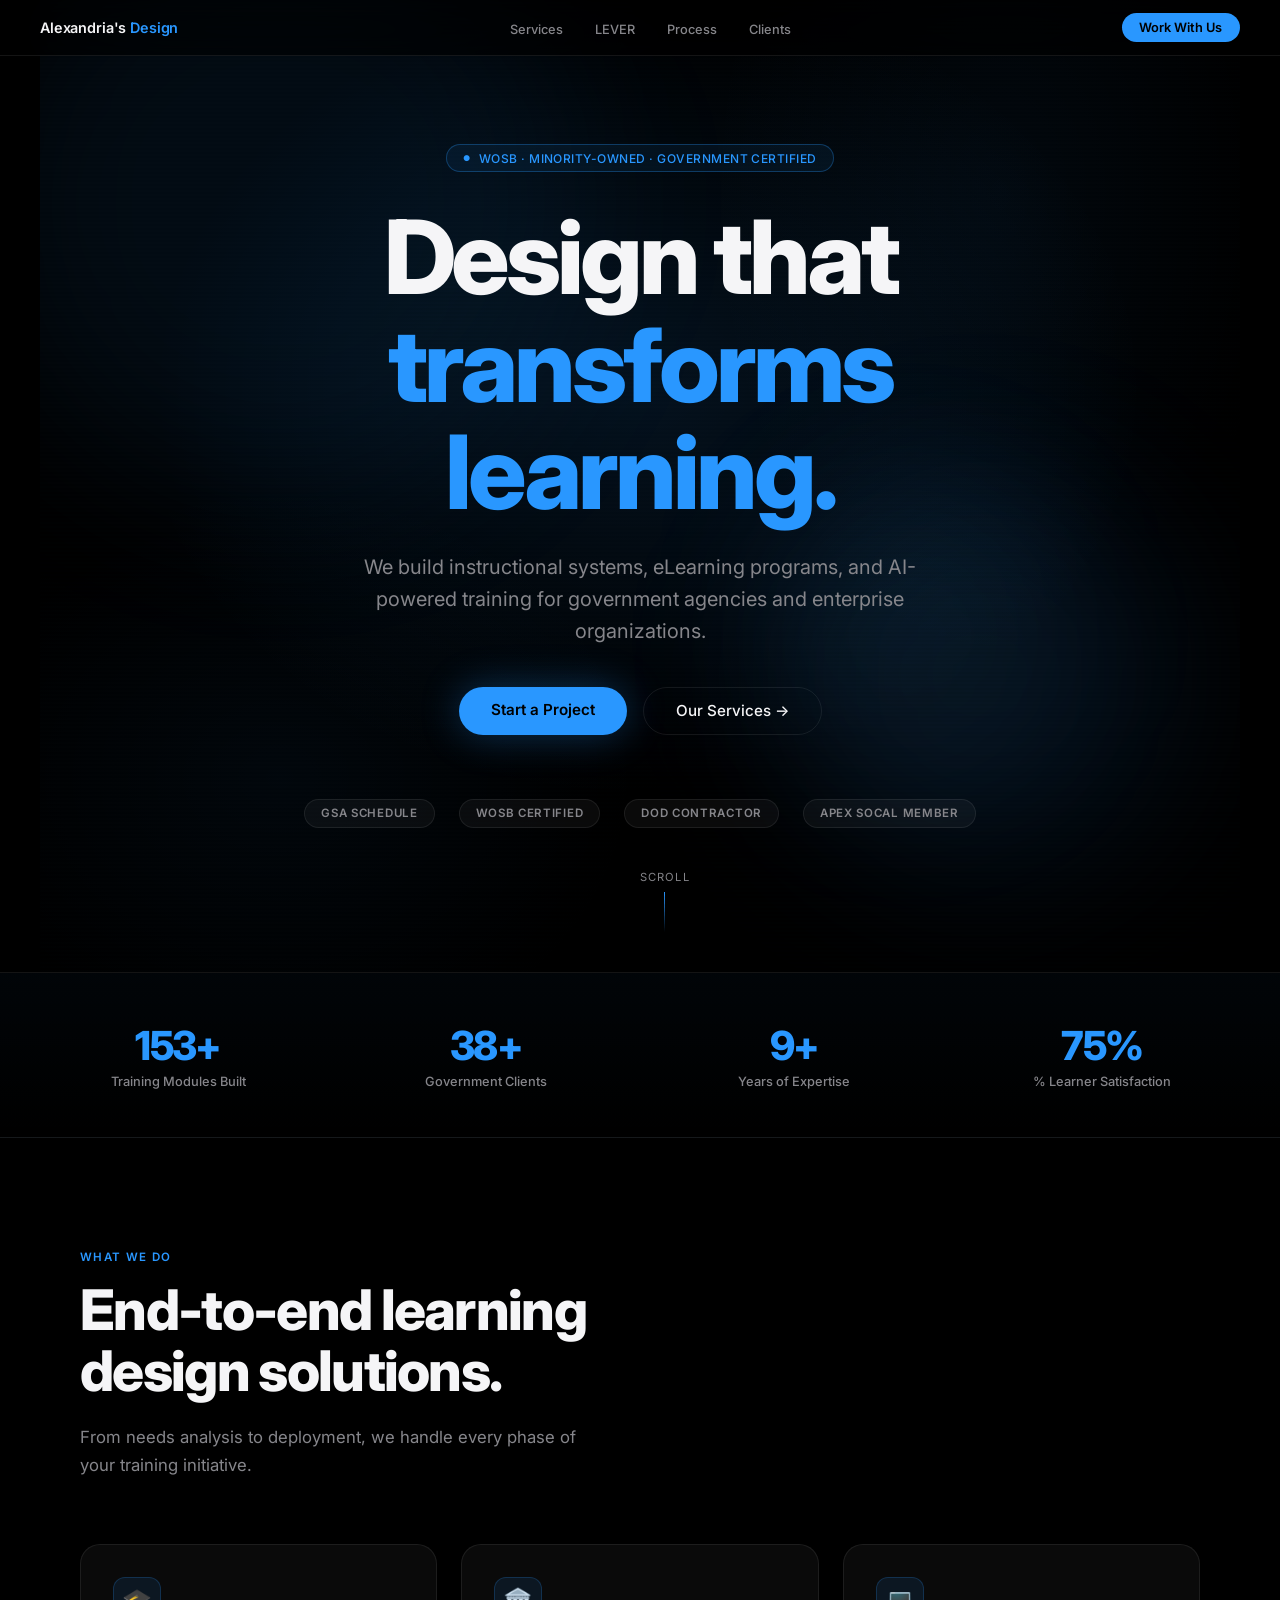
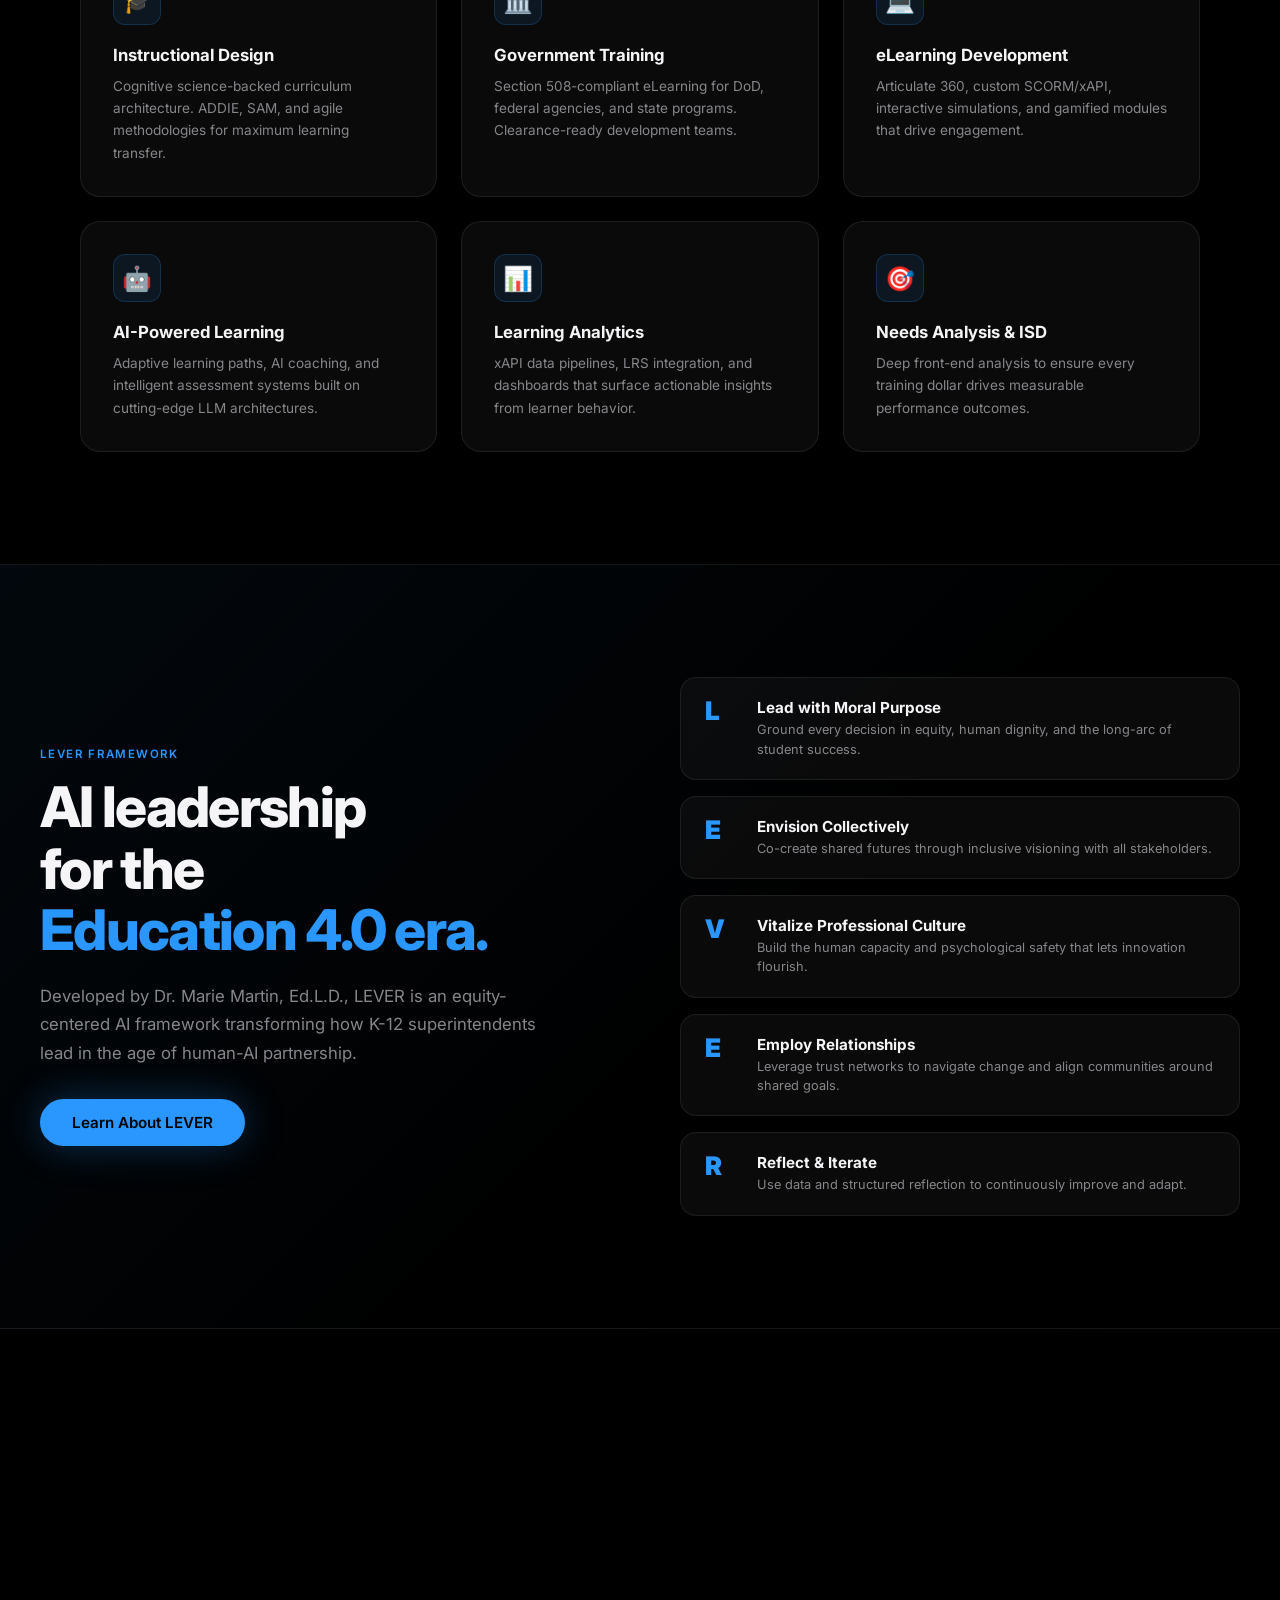
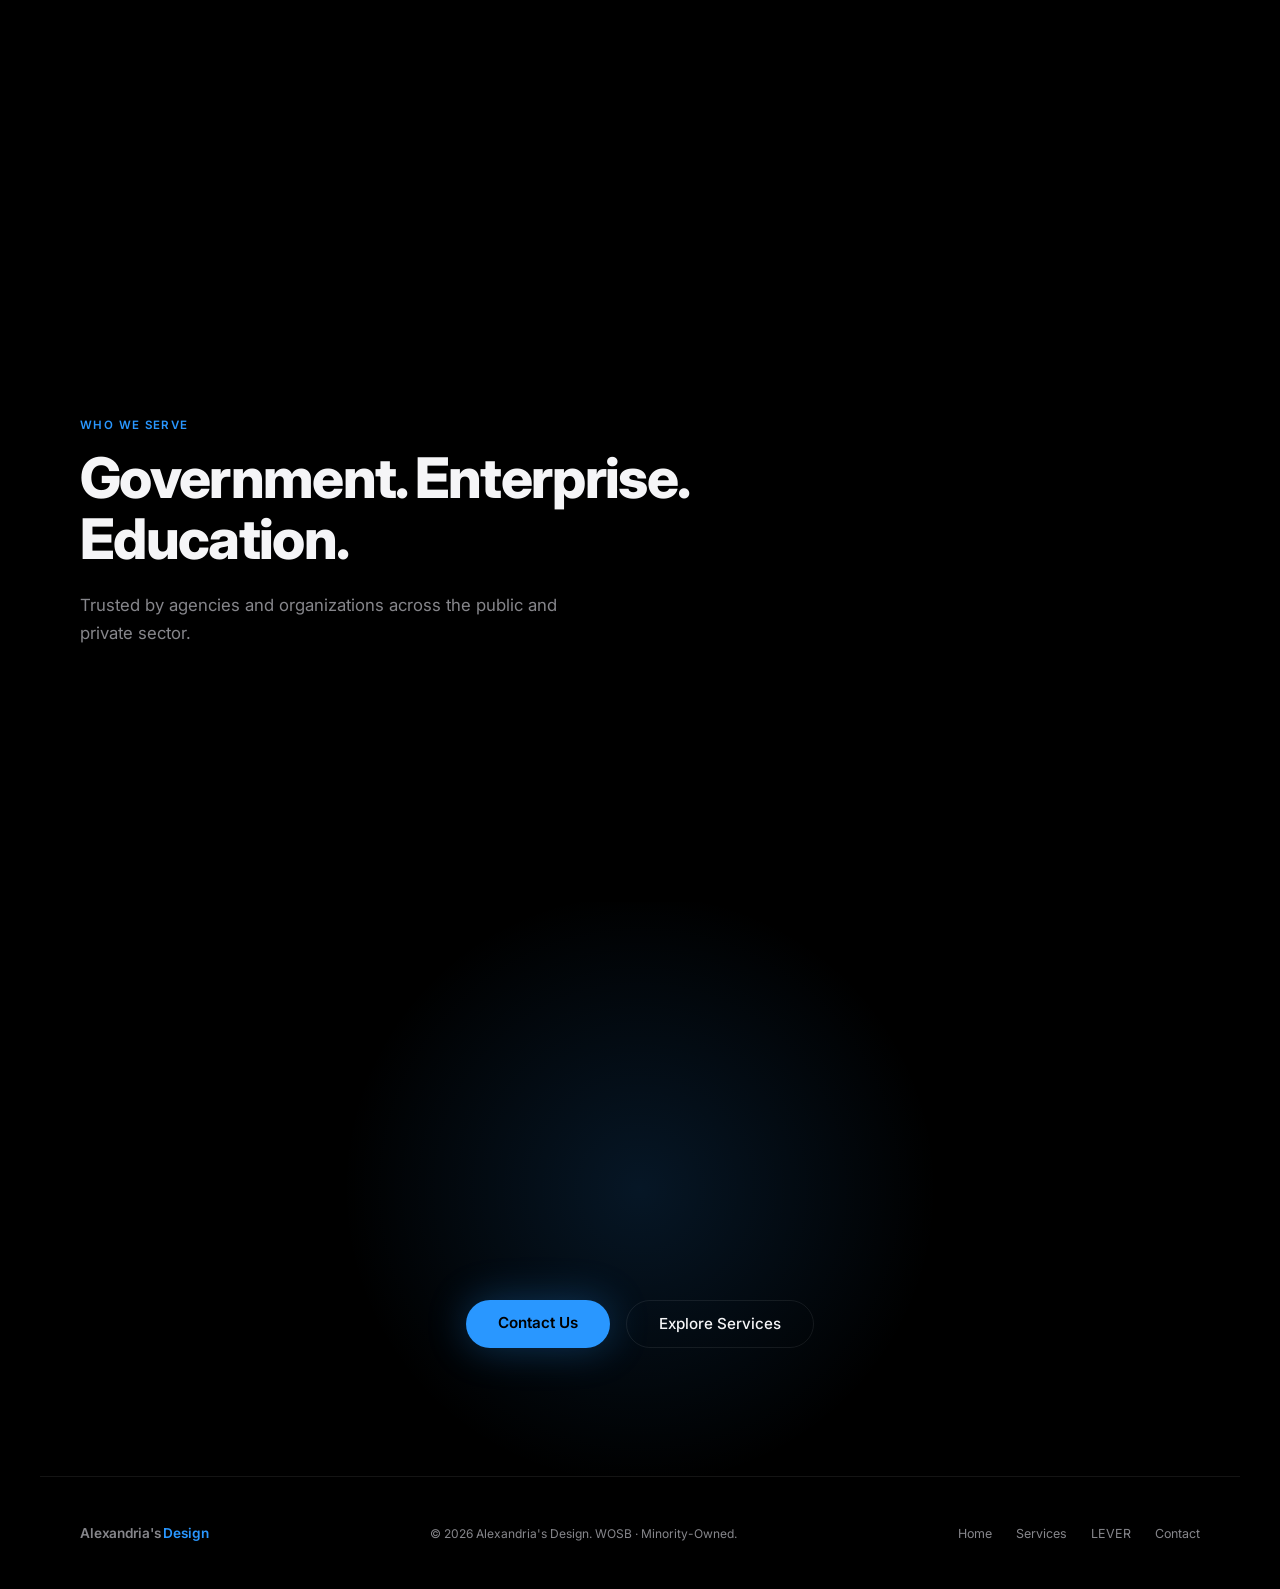
==== cinematic/index.html @ 9cf25477 "Add cinematic site demo — Alexandria's Design" ====
<!DOCTYPE html>
<html lang="en">
<head>
  <meta charset="UTF-8">
  <meta name="viewport" content="width=device-width, initial-scale=1.0">
  <title>Alexandria's Design — Instructional Design & Training Development</title>
  <meta name="description" content="Woman-owned instructional design & training development for government and enterprise. WOSB certified.">
  <link rel="preconnect" href="https://fonts.googleapis.com">
  <link rel="preconnect" href="https://fonts.gstatic.com" crossorigin>
  <link href="https://fonts.googleapis.com/css2?family=Inter:ital,opsz,wght@0,14..32,100..900;1,14..32,100..900&display=swap" rel="stylesheet">
  <style>
    *, *::before, *::after { margin: 0; padding: 0; box-sizing: border-box; }

    :root {
      --bg: #000000;
      --blue: #2997FF;
      --blue-dim: rgba(41, 151, 255, 0.15);
      --blue-glow: rgba(41, 151, 255, 0.4);
      --text: #F5F5F7;
      --muted: #86868B;
      --border: rgba(255,255,255,0.08);
      --card: rgba(255,255,255,0.04);
    }

    html { scroll-behavior: smooth; background: var(--bg); }

    body {
      font-family: 'Inter', -apple-system, sans-serif;
      background: var(--bg);
      color: var(--text);
      overflow-x: hidden;
      -webkit-font-smoothing: antialiased;
    }

    /* ── NAV ── */
    nav {
      position: fixed; top: 0; left: 0; right: 0; z-index: 1000;
      padding: 0 2.5rem; height: 3.5rem;
      display: flex; align-items: center; justify-content: space-between;
      background: rgba(0,0,0,0.6);
      backdrop-filter: blur(24px); -webkit-backdrop-filter: blur(24px);
      border-bottom: 1px solid var(--border);
    }
    .nav-logo { font-size: 0.9rem; font-weight: 600; letter-spacing: -0.01em; }
    .nav-logo span { color: var(--blue); }
    .nav-links { display: flex; gap: 2rem; list-style: none; }
    .nav-links a { color: var(--muted); text-decoration: none; font-size: 0.8rem; font-weight: 500; transition: color 0.3s; }
    .nav-links a:hover { color: var(--text); }
    .nav-cta {
      padding: 0.45rem 1.1rem; background: var(--blue); color: #000;
      border-radius: 2rem; font-size: 0.8rem; font-weight: 600;
      text-decoration: none; transition: opacity 0.2s, transform 0.2s;
    }
    .nav-cta:hover { opacity: 0.88; transform: translateY(-1px); }
    @media (max-width: 768px) { .nav-links { display: none; } }

    /* ── HERO ── */
    .hero {
      position: relative; min-height: 100vh;
      display: flex; align-items: center; justify-content: center;
      overflow: hidden;
    }

    #hero-canvas {
      position: absolute; inset: 0; width: 100%; height: 100%;
      pointer-events: none;
    }

    .hero-gradient {
      position: absolute; inset: 0;
      background:
        radial-gradient(ellipse 60% 60% at 50% 40%, rgba(41,151,255,0.12) 0%, transparent 70%),
        radial-gradient(ellipse 40% 80% at 80% 20%, rgba(41,151,255,0.06) 0%, transparent 60%),
        radial-gradient(ellipse 50% 50% at 20% 80%, rgba(41,151,255,0.05) 0%, transparent 60%),
        #000;
    }

    /* Animated blue orbs */
    .orb {
      position: absolute; border-radius: 50%;
      filter: blur(80px); pointer-events: none; animation: orb-drift 12s ease-in-out infinite;
    }
    .orb-1 { width: 600px; height: 600px; background: rgba(41,151,255,0.08); top: -10%; left: -5%; animation-delay: 0s; }
    .orb-2 { width: 400px; height: 400px; background: rgba(41,151,255,0.1); bottom: 10%; right: 5%; animation-delay: -4s; }
    .orb-3 { width: 300px; height: 300px; background: rgba(100,180,255,0.06); top: 50%; left: 60%; animation-delay: -8s; }

    @keyframes orb-drift {
      0%, 100% { transform: translate(0, 0) scale(1); }
      33% { transform: translate(30px, -20px) scale(1.05); }
      66% { transform: translate(-20px, 15px) scale(0.97); }
    }

    /* Scanlines overlay */
    .scanlines {
      position: absolute; inset: 0; pointer-events: none; z-index: 2;
      background: repeating-linear-gradient(0deg, transparent, transparent 2px, rgba(0,0,0,0.03) 2px, rgba(0,0,0,0.03) 4px);
    }

    .hero-content {
      position: relative; z-index: 10; text-align: center;
      max-width: 900px; padding: 2rem;
    }

    .hero-badge {
      display: inline-flex; align-items: center; gap: 0.5rem;
      padding: 0.35rem 1rem; border-radius: 2rem;
      border: 1px solid rgba(41,151,255,0.3);
      background: rgba(41,151,255,0.07);
      font-size: 0.75rem; font-weight: 500; color: var(--blue);
      letter-spacing: 0.04em; text-transform: uppercase;
      margin-bottom: 2rem; animation: fade-up 1s ease both;
    }
    .hero-badge::before { content: '●'; font-size: 0.5rem; animation: pulse-dot 2s infinite; }
    @keyframes pulse-dot { 0%,100% { opacity: 1; } 50% { opacity: 0.3; } }

    .hero-title {
      font-size: clamp(3rem, 8vw, 6.5rem);
      font-weight: 800; line-height: 1.05; letter-spacing: -0.04em;
      margin-bottom: 1.5rem;
      animation: fade-up 1s 0.15s ease both;
    }
    .hero-title .line2 { color: var(--blue); display: block; }

    .hero-sub {
      font-size: clamp(1rem, 2vw, 1.25rem); color: var(--muted);
      line-height: 1.6; max-width: 600px; margin: 0 auto 2.5rem;
      animation: fade-up 1s 0.3s ease both;
    }

    .hero-actions {
      display: flex; gap: 1rem; justify-content: center; flex-wrap: wrap;
      animation: fade-up 1s 0.45s ease both;
    }
    .btn-primary {
      padding: 0.85rem 2rem; background: var(--blue); color: #000;
      border-radius: 2rem; font-size: 0.95rem; font-weight: 600;
      text-decoration: none; transition: all 0.25s;
      box-shadow: 0 0 40px rgba(41,151,255,0.3);
    }
    .btn-primary:hover { transform: translateY(-2px); box-shadow: 0 0 60px rgba(41,151,255,0.5); }
    .btn-secondary {
      padding: 0.85rem 2rem; background: transparent; color: var(--text);
      border: 1px solid var(--border); border-radius: 2rem;
      font-size: 0.95rem; font-weight: 500; text-decoration: none; transition: all 0.25s;
    }
    .btn-secondary:hover { border-color: rgba(255,255,255,0.3); background: var(--card); }

    .hero-certs {
      margin-top: 4rem; display: flex; gap: 1.5rem; justify-content: center; flex-wrap: wrap;
      animation: fade-up 1s 0.6s ease both;
    }
    .cert-pill {
      padding: 0.4rem 1rem; border-radius: 2rem;
      border: 1px solid var(--border); background: var(--card);
      font-size: 0.72rem; font-weight: 600; color: var(--muted);
      letter-spacing: 0.06em; text-transform: uppercase;
    }

    .scroll-indicator {
      position: absolute; bottom: 2.5rem; left: 50%; transform: translateX(-50%);
      display: flex; flex-direction: column; align-items: center; gap: 0.5rem;
      color: var(--muted); font-size: 0.7rem; letter-spacing: 0.1em; text-transform: uppercase;
      animation: fade-up 1s 0.9s ease both;
    }
    .scroll-line {
      width: 1px; height: 40px; background: linear-gradient(to bottom, var(--blue), transparent);
      animation: scroll-drop 1.5s ease-in-out infinite;
    }
    @keyframes scroll-drop { 0% { transform: scaleY(0); transform-origin: top; } 50% { transform: scaleY(1); transform-origin: top; } 51% { transform: scaleY(1); transform-origin: bottom; } 100% { transform: scaleY(0); transform-origin: bottom; } }

    @keyframes fade-up { from { opacity: 0; transform: translateY(24px); } to { opacity: 1; transform: translateY(0); } }

    /* ── STATS BAR ── */
    .stats-bar {
      border-top: 1px solid var(--border); border-bottom: 1px solid var(--border);
      padding: 3rem 2.5rem;
      display: grid; grid-template-columns: repeat(auto-fit, minmax(160px, 1fr));
      gap: 2rem; text-align: center;
      background: linear-gradient(180deg, rgba(41,151,255,0.03) 0%, transparent 100%);
    }
    .stat-val { font-size: 2.5rem; font-weight: 800; color: var(--blue); letter-spacing: -0.04em; }
    .stat-label { font-size: 0.8rem; color: var(--muted); font-weight: 500; margin-top: 0.25rem; }

    /* ── SECTION WRAPPER ── */
    section { padding: 7rem 2.5rem; max-width: 1200px; margin: 0 auto; }

    .section-eyebrow {
      font-size: 0.72rem; font-weight: 600; letter-spacing: 0.12em;
      text-transform: uppercase; color: var(--blue); margin-bottom: 1rem;
    }
    .section-title {
      font-size: clamp(2rem, 5vw, 3.5rem); font-weight: 800;
      letter-spacing: -0.03em; line-height: 1.1; margin-bottom: 1.25rem;
    }
    .section-sub { font-size: 1.05rem; color: var(--muted); max-width: 520px; line-height: 1.7; }

    /* ── SERVICES ── */
    .services-grid {
      display: grid; grid-template-columns: repeat(auto-fit, minmax(280px, 1fr));
      gap: 1.5rem; margin-top: 4rem;
    }
    .service-card {
      padding: 2rem; border-radius: 1.25rem;
      border: 1px solid var(--border); background: var(--card);
      transition: all 0.35s; cursor: default;
      position: relative; overflow: hidden;
    }
    .service-card::before {
      content: ''; position: absolute; inset: 0;
      background: radial-gradient(ellipse 80% 80% at 0% 0%, rgba(41,151,255,0.08), transparent);
      opacity: 0; transition: opacity 0.35s;
    }
    .service-card:hover { border-color: rgba(41,151,255,0.35); transform: translateY(-4px); }
    .service-card:hover::before { opacity: 1; }
    .service-icon {
      width: 48px; height: 48px; border-radius: 12px;
      background: rgba(41,151,255,0.1); border: 1px solid rgba(41,151,255,0.2);
      display: flex; align-items: center; justify-content: center;
      font-size: 1.5rem; margin-bottom: 1.25rem;
    }
    .service-name { font-size: 1.05rem; font-weight: 700; margin-bottom: 0.6rem; }
    .service-desc { font-size: 0.85rem; color: var(--muted); line-height: 1.65; }

    /* ── LEVER FEATURE ── */
    .lever-section {
      padding: 7rem 2.5rem;
      background: linear-gradient(135deg, rgba(41,151,255,0.05) 0%, transparent 60%);
      border-top: 1px solid var(--border); border-bottom: 1px solid var(--border);
    }
    .lever-inner { max-width: 1200px; margin: 0 auto; display: grid; grid-template-columns: 1fr 1fr; gap: 5rem; align-items: center; }
    @media (max-width: 768px) { .lever-inner { grid-template-columns: 1fr; gap: 3rem; } }

    .lever-acronym { display: flex; flex-direction: column; gap: 1rem; }
    .lever-letter {
      display: flex; align-items: flex-start; gap: 1.25rem;
      padding: 1.25rem 1.5rem; border-radius: 1rem;
      border: 1px solid var(--border); background: var(--card);
      transition: all 0.3s;
    }
    .lever-letter:hover { border-color: rgba(41,151,255,0.35); }
    .ltr { font-size: 1.6rem; font-weight: 900; color: var(--blue); width: 2rem; flex-shrink: 0; line-height: 1; }
    .ltr-word { font-size: 0.95rem; font-weight: 700; }
    .ltr-desc { font-size: 0.8rem; color: var(--muted); line-height: 1.5; margin-top: 0.2rem; }

    /* ── CLIENTS ── */
    .clients-grid {
      display: flex; flex-wrap: wrap; gap: 1rem; margin-top: 3rem;
    }
    .client-chip {
      padding: 0.65rem 1.25rem; border-radius: 2rem;
      border: 1px solid var(--border); background: var(--card);
      font-size: 0.82rem; font-weight: 500; color: var(--muted);
      transition: all 0.2s;
    }
    .client-chip:hover { border-color: rgba(41,151,255,0.3); color: var(--text); }

    /* ── PROCESS ── */
    .process-steps {
      display: grid; grid-template-columns: repeat(auto-fit, minmax(200px, 1fr));
      gap: 0; margin-top: 4rem; position: relative;
    }
    .process-step {
      padding: 2rem 1.5rem; border-top: 1px solid var(--border);
      position: relative;
    }
    .step-num {
      font-size: 3rem; font-weight: 900; color: rgba(41,151,255,0.15);
      letter-spacing: -0.04em; margin-bottom: 0.75rem;
    }
    .step-name { font-size: 1rem; font-weight: 700; margin-bottom: 0.5rem; }
    .step-desc { font-size: 0.82rem; color: var(--muted); line-height: 1.6; }

    /* ── CTA ── */
    .cta-section {
      padding: 8rem 2.5rem; text-align: center;
      position: relative; overflow: hidden;
    }
    .cta-glow {
      position: absolute; width: 600px; height: 600px;
      background: radial-gradient(circle, rgba(41,151,255,0.15), transparent 70%);
      top: 50%; left: 50%; transform: translate(-50%, -50%);
      pointer-events: none;
    }
    .cta-section .section-title { position: relative; z-index: 1; }
    .cta-section .section-sub { position: relative; z-index: 1; margin: 0 auto 2.5rem; }
    .cta-section .hero-actions { position: relative; z-index: 1; }

    /* ── FOOTER ── */
    footer {
      border-top: 1px solid var(--border);
      padding: 3rem 2.5rem; display: flex;
      justify-content: space-between; align-items: center; flex-wrap: gap;
      color: var(--muted); font-size: 0.78rem;
      max-width: 1200px; margin: 0 auto;
    }
    footer .nav-logo { font-size: 0.85rem; }
    .footer-links { display: flex; gap: 1.5rem; }
    .footer-links a { color: var(--muted); text-decoration: none; transition: color 0.2s; }
    .footer-links a:hover { color: var(--text); }

    /* ── SCROLL REVEAL ── */
    .reveal { opacity: 0; transform: translateY(32px); transition: all 0.7s cubic-bezier(0.16, 1, 0.3, 1); }
    .reveal.visible { opacity: 1; transform: none; }

    /* ── HORIZONTAL SCROLL LINE ── */
    .progress-bar {
      position: fixed; top: 3.5rem; left: 0; height: 2px;
      background: var(--blue); z-index: 999; transition: width 0.1s linear;
      box-shadow: 0 0 12px var(--blue);
    }
  </style>
</head>
<body>

<!-- Progress bar -->
<div class="progress-bar" id="progress"></div>

<!-- Nav -->
<nav>
  <div class="nav-logo">Alexandria's <span>Design</span></div>
  <ul class="nav-links">
    <li><a href="#services">Services</a></li>
    <li><a href="#lever">LEVER</a></li>
    <li><a href="#process">Process</a></li>
    <li><a href="#clients">Clients</a></li>
  </ul>
  <a href="#contact" class="nav-cta">Work With Us</a>
</nav>

<!-- Hero -->
<section class="hero" id="home">
  <canvas id="hero-canvas"></canvas>
  <div class="hero-gradient"></div>
  <div class="orb orb-1"></div>
  <div class="orb orb-2"></div>
  <div class="orb orb-3"></div>
  <div class="scanlines"></div>

  <div class="hero-content">
    <div class="hero-badge">WOSB · Minority-Owned · Government Certified</div>
    <h1 class="hero-title">
      Design that<br>
      <span class="line2">transforms learning.</span>
    </h1>
    <p class="hero-sub">
      We build instructional systems, eLearning programs, and AI-powered training for government agencies and enterprise organizations.
    </p>
    <div class="hero-actions">
      <a href="#contact" class="btn-primary">Start a Project</a>
      <a href="#services" class="btn-secondary">Our Services →</a>
    </div>
    <div class="hero-certs">
      <span class="cert-pill">GSA Schedule</span>
      <span class="cert-pill">WOSB Certified</span>
      <span class="cert-pill">DoD Contractor</span>
      <span class="cert-pill">APEX SoCal Member</span>
    </div>
  </div>

  <div class="scroll-indicator">
    <span>Scroll</span>
    <div class="scroll-line"></div>
  </div>
</section>

<!-- Stats -->
<div class="stats-bar reveal">
  <div>
    <div class="stat-val" data-count="200">0</div>
    <div class="stat-label">Training Modules Built</div>
  </div>
  <div>
    <div class="stat-val" data-count="50">0</div>
    <div class="stat-label">Government Clients</div>
  </div>
  <div>
    <div class="stat-val" data-count="12">0</div>
    <div class="stat-label">Years of Expertise</div>
  </div>
  <div>
    <div class="stat-val" data-count="98">0</div>
    <div class="stat-label">% Learner Satisfaction</div>
  </div>
</div>

<!-- Services -->
<section id="services">
  <div class="reveal">
    <div class="section-eyebrow">What We Do</div>
    <h2 class="section-title">End-to-end learning<br>design solutions.</h2>
    <p class="section-sub">From needs analysis to deployment, we handle every phase of your training initiative.</p>
  </div>
  <div class="services-grid">
    <div class="service-card reveal">
      <div class="service-icon">🎓</div>
      <div class="service-name">Instructional Design</div>
      <div class="service-desc">Cognitive science-backed curriculum architecture. ADDIE, SAM, and agile methodologies for maximum learning transfer.</div>
    </div>
    <div class="service-card reveal">
      <div class="service-icon">🏛️</div>
      <div class="service-name">Government Training</div>
      <div class="service-desc">Section 508-compliant eLearning for DoD, federal agencies, and state programs. Clearance-ready development teams.</div>
    </div>
    <div class="service-card reveal">
      <div class="service-icon">💻</div>
      <div class="service-name">eLearning Development</div>
      <div class="service-desc">Articulate 360, custom SCORM/xAPI, interactive simulations, and gamified modules that drive engagement.</div>
    </div>
    <div class="service-card reveal">
      <div class="service-icon">🤖</div>
      <div class="service-name">AI-Powered Learning</div>
      <div class="service-desc">Adaptive learning paths, AI coaching, and intelligent assessment systems built on cutting-edge LLM architectures.</div>
    </div>
    <div class="service-card reveal">
      <div class="service-icon">📊</div>
      <div class="service-name">Learning Analytics</div>
      <div class="service-desc">xAPI data pipelines, LRS integration, and dashboards that surface actionable insights from learner behavior.</div>
    </div>
    <div class="service-card reveal">
      <div class="service-icon">🎯</div>
      <div class="service-name">Needs Analysis & ISD</div>
      <div class="service-desc">Deep front-end analysis to ensure every training dollar drives measurable performance outcomes.</div>
    </div>
  </div>
</section>

<!-- LEVER -->
<div class="lever-section" id="lever">
  <div class="lever-inner">
    <div>
      <div class="section-eyebrow reveal">LEVER Framework</div>
      <h2 class="section-title reveal">AI leadership<br>for the<br><span style="color:var(--blue)">Education 4.0 era.</span></h2>
      <p class="section-sub reveal" style="margin-top:1rem">
        Developed by Dr. Marie Martin, Ed.L.D., LEVER is an equity-centered AI framework transforming how K-12 superintendents lead in the age of human-AI partnership.
      </p>
      <a href="#contact" class="btn-primary reveal" style="display:inline-flex;margin-top:2rem">Learn About LEVER</a>
    </div>
    <div class="lever-acronym">
      <div class="lever-letter reveal">
        <div class="ltr">L</div>
        <div><div class="ltr-word">Lead with Moral Purpose</div><div class="ltr-desc">Ground every decision in equity, human dignity, and the long-arc of student success.</div></div>
      </div>
      <div class="lever-letter reveal">
        <div class="ltr">E</div>
        <div><div class="ltr-word">Envision Collectively</div><div class="ltr-desc">Co-create shared futures through inclusive visioning with all stakeholders.</div></div>
      </div>
      <div class="lever-letter reveal">
        <div class="ltr">V</div>
        <div><div class="ltr-word">Vitalize Professional Culture</div><div class="ltr-desc">Build the human capacity and psychological safety that lets innovation flourish.</div></div>
      </div>
      <div class="lever-letter reveal">
        <div class="ltr">E</div>
        <div><div class="ltr-word">Employ Relationships</div><div class="ltr-desc">Leverage trust networks to navigate change and align communities around shared goals.</div></div>
      </div>
      <div class="lever-letter reveal">
        <div class="ltr">R</div>
        <div><div class="ltr-word">Reflect & Iterate</div><div class="ltr-desc">Use data and structured reflection to continuously improve and adapt.</div></div>
      </div>
    </div>
  </div>
</div>

<!-- Process -->
<section id="process">
  <div class="reveal">
    <div class="section-eyebrow">How We Work</div>
    <h2 class="section-title">A process built<br>for outcomes.</h2>
  </div>
  <div class="process-steps">
    <div class="process-step reveal">
      <div class="step-num">01</div>
      <div class="step-name">Discover</div>
      <div class="step-desc">We begin with a thorough needs analysis, stakeholder interviews, and performance gap mapping.</div>
    </div>
    <div class="process-step reveal">
      <div class="step-num">02</div>
      <div class="step-name">Design</div>
      <div class="step-desc">We architect learning journeys, storyboard content, and prototype interactions before a single asset is built.</div>
    </div>
    <div class="process-step reveal">
      <div class="step-num">03</div>
      <div class="step-name">Develop</div>
      <div class="step-desc">Agile sprints, rapid prototyping, and iterative review cycles keep quality high and timelines tight.</div>
    </div>
    <div class="process-step reveal">
      <div class="step-num">04</div>
      <div class="step-name">Deliver</div>
      <div class="step-desc">LMS deployment, SCORM packaging, facilitator training, and post-launch analytics monitoring.</div>
    </div>
  </div>
</section>

<!-- Clients -->
<section id="clients" style="padding-top:0">
  <div class="reveal">
    <div class="section-eyebrow">Who We Serve</div>
    <h2 class="section-title">Government. Enterprise.<br>Education.</h2>
    <p class="section-sub">Trusted by agencies and organizations across the public and private sector.</p>
  </div>
  <div class="clients-grid">
    <span class="client-chip reveal">Department of Defense</span>
    <span class="client-chip reveal">K-12 School Districts</span>
    <span class="client-chip reveal">Community Colleges</span>
    <span class="client-chip reveal">Federal Agencies</span>
    <span class="client-chip reveal">State Government</span>
    <span class="client-chip reveal">Enterprise HR Teams</span>
    <span class="client-chip reveal">Healthcare Systems</span>
    <span class="client-chip reveal">Nonprofit Organizations</span>
    <span class="client-chip reveal">APEX SoCal Partners</span>
  </div>
</section>

<!-- CTA -->
<div class="cta-section" id="contact">
  <div class="cta-glow"></div>
  <div class="section-eyebrow reveal">Ready to Begin?</div>
  <h2 class="section-title reveal">Let's build something<br><span style="color:var(--blue)">that actually works.</span></h2>
  <p class="section-sub reveal">
    Whether you're designing a government training program or reimagining enterprise learning, we're ready to partner with you.
  </p>
  <div class="hero-actions reveal">
    <a href="mailto:cmartin@alexandriasdesign.com" class="btn-primary">Contact Us</a>
    <a href="#services" class="btn-secondary">Explore Services</a>
  </div>
</div>

<!-- Footer -->
<footer>
  <div class="nav-logo">Alexandria's <span style="color:var(--blue)">Design</span></div>
  <div style="color:var(--muted);font-size:0.75rem">
    © 2026 Alexandria's Design. WOSB · Minority-Owned.
  </div>
  <div class="footer-links">
    <a href="#home">Home</a>
    <a href="#services">Services</a>
    <a href="#lever">LEVER</a>
    <a href="mailto:cmartin@alexandriasdesign.com">Contact</a>
  </div>
</footer>

<script>
// ── Canvas particle field ──
const canvas = document.getElementById('hero-canvas');
const ctx = canvas.getContext('2d');
let W, H, particles = [], mouse = {x: -9999, y: -9999};

function resize() {
  W = canvas.width = canvas.offsetWidth;
  H = canvas.height = canvas.offsetHeight;
}
resize(); window.addEventListener('resize', resize);

window.addEventListener('mousemove', e => {
  const r = canvas.getBoundingClientRect();
  mouse.x = e.clientX - r.left;
  mouse.y = e.clientY - r.top;
});

class Particle {
  constructor() { this.reset(); }
  reset() {
    this.x = Math.random() * W;
    this.y = Math.random() * H;
    this.r = Math.random() * 1.5 + 0.3;
    this.vx = (Math.random() - 0.5) * 0.4;
    this.vy = (Math.random() - 0.5) * 0.4;
    this.alpha = Math.random() * 0.6 + 0.1;
    this.life = 0;
    this.maxLife = 200 + Math.random() * 400;
  }
  update() {
    const dx = this.x - mouse.x, dy = this.y - mouse.y;
    const dist = Math.sqrt(dx*dx + dy*dy);
    if (dist < 120) { const f = (120-dist)/120 * 0.3; this.vx += dx/dist*f; this.vy += dy/dist*f; }
    this.vx *= 0.99; this.vy *= 0.99;
    this.x += this.vx; this.y += this.vy;
    this.life++;
    if (this.life > this.maxLife || this.x < 0 || this.x > W || this.y < 0 || this.y > H) this.reset();
  }
  draw() {
    const fadeIn = Math.min(1, this.life/40);
    const fadeOut = Math.min(1, (this.maxLife-this.life)/40);
    ctx.globalAlpha = this.alpha * fadeIn * fadeOut;
    ctx.beginPath();
    ctx.arc(this.x, this.y, this.r, 0, Math.PI*2);
    ctx.fillStyle = '#2997FF';
    ctx.fill();
  }
}

// Init particles
for (let i = 0; i < 120; i++) particles.push(new Particle());

// Draw connections
function drawConnections() {
  for (let i = 0; i < particles.length; i++) {
    for (let j = i+1; j < particles.length; j++) {
      const dx = particles[i].x - particles[j].x;
      const dy = particles[i].y - particles[j].y;
      const d = Math.sqrt(dx*dx + dy*dy);
      if (d < 100) {
        ctx.globalAlpha = (1 - d/100) * 0.1;
        ctx.strokeStyle = '#2997FF';
        ctx.lineWidth = 0.5;
        ctx.beginPath();
        ctx.moveTo(particles[i].x, particles[i].y);
        ctx.lineTo(particles[j].x, particles[j].y);
        ctx.stroke();
      }
    }
  }
}

function animate() {
  ctx.clearRect(0,0,W,H);
  particles.forEach(p => { p.update(); p.draw(); });
  drawConnections();
  ctx.globalAlpha = 1;
  requestAnimationFrame(animate);
}
animate();

// ── Scroll progress bar ──
const progress = document.getElementById('progress');
window.addEventListener('scroll', () => {
  const pct = window.scrollY / (document.body.scrollHeight - innerHeight) * 100;
  progress.style.width = pct + '%';
});

// ── Scroll reveal ──
const reveals = document.querySelectorAll('.reveal');
const observer = new IntersectionObserver(entries => {
  entries.forEach((e, i) => {
    if (e.isIntersecting) {
      setTimeout(() => e.target.classList.add('visible'), i * 60);
    }
  });
}, { threshold: 0.1 });
reveals.forEach(el => observer.observe(el));

// ── Counter animation ──
function animateCounter(el, target) {
  let start = 0;
  const step = target / 60;
  const timer = setInterval(() => {
    start = Math.min(start + step, target);
    el.textContent = Math.floor(start) + (el.dataset.suffix || (target === 98 ? '%' : '+'));
    if (start >= target) clearInterval(timer);
  }, 20);
}

const statsObserver = new IntersectionObserver(entries => {
  entries.forEach(e => {
    if (e.isIntersecting) {
      e.target.querySelectorAll('[data-count]').forEach(el => {
        animateCounter(el, parseInt(el.dataset.count));
      });
      statsObserver.unobserve(e.target);
    }
  });
}, { threshold: 0.3 });

const statsBar = document.querySelector('.stats-bar');
if (statsBar) statsObserver.observe(statsBar);
</script>
</body>
</html>
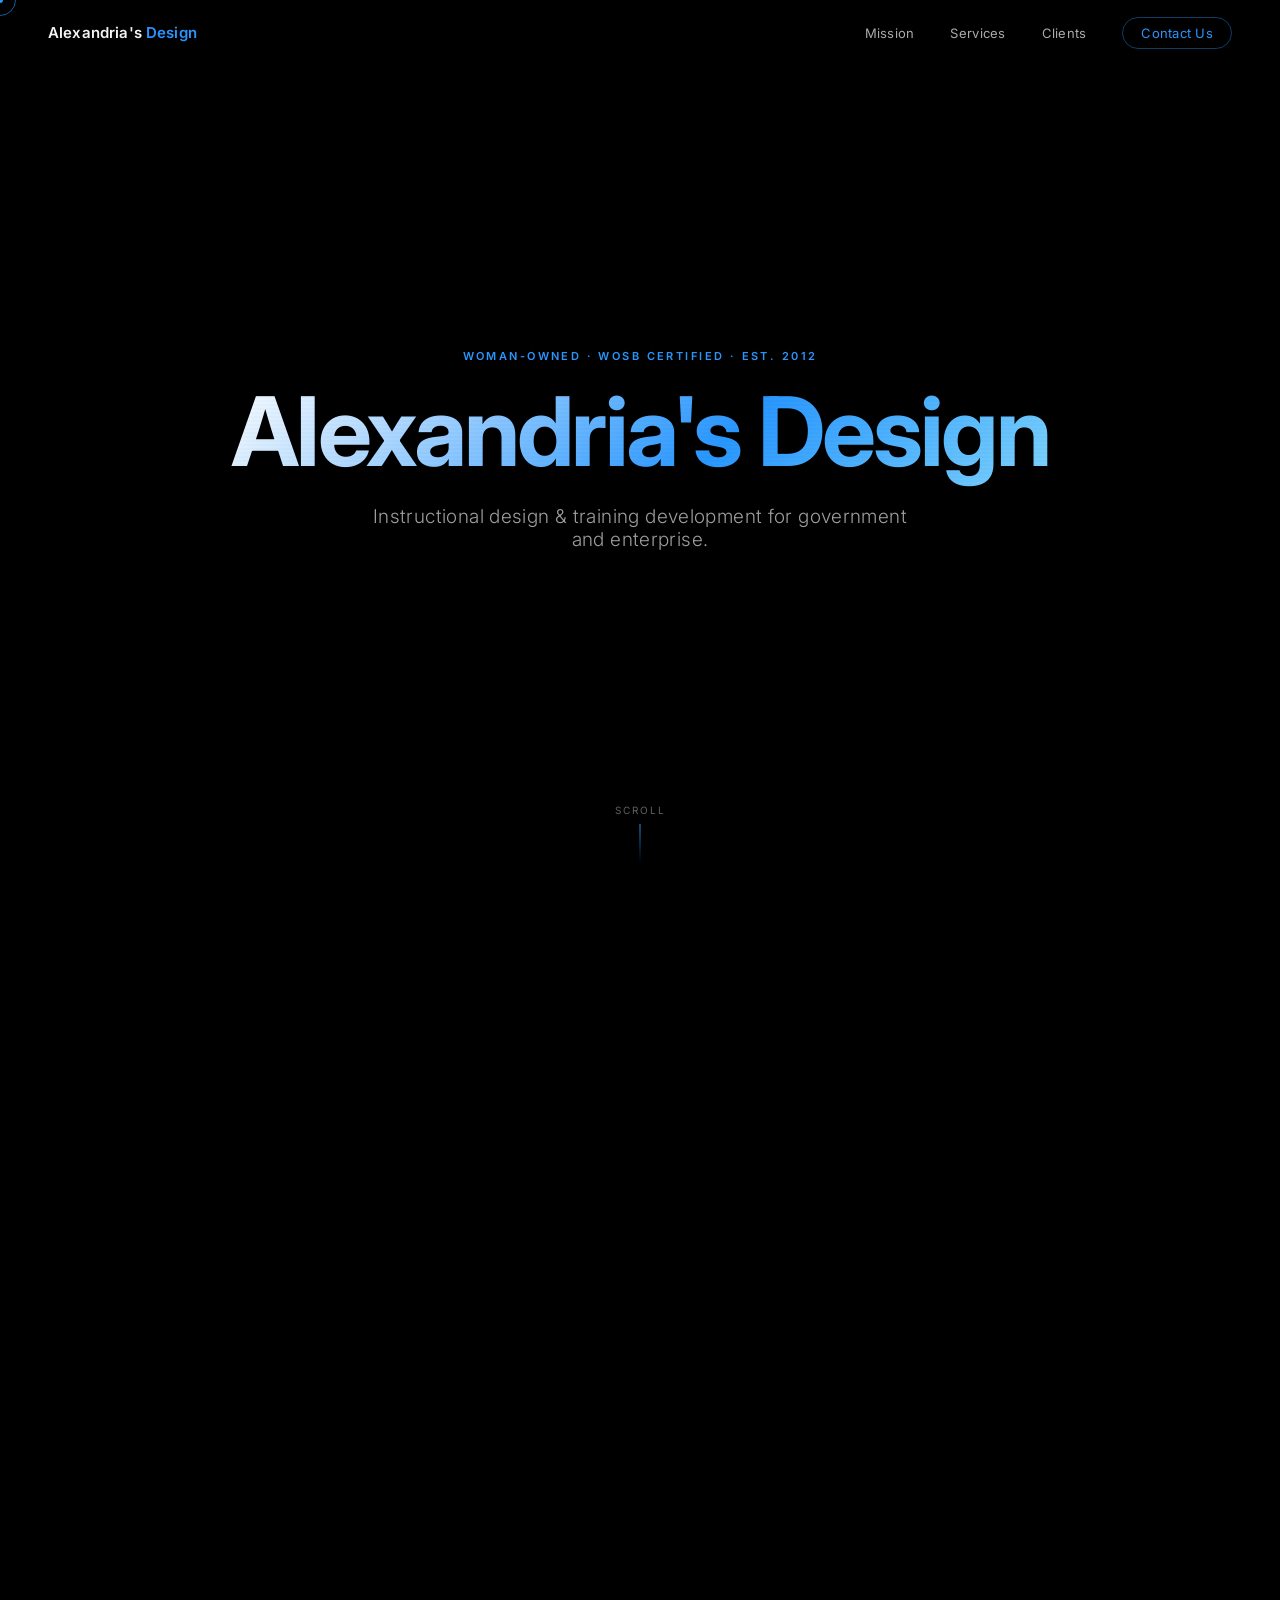
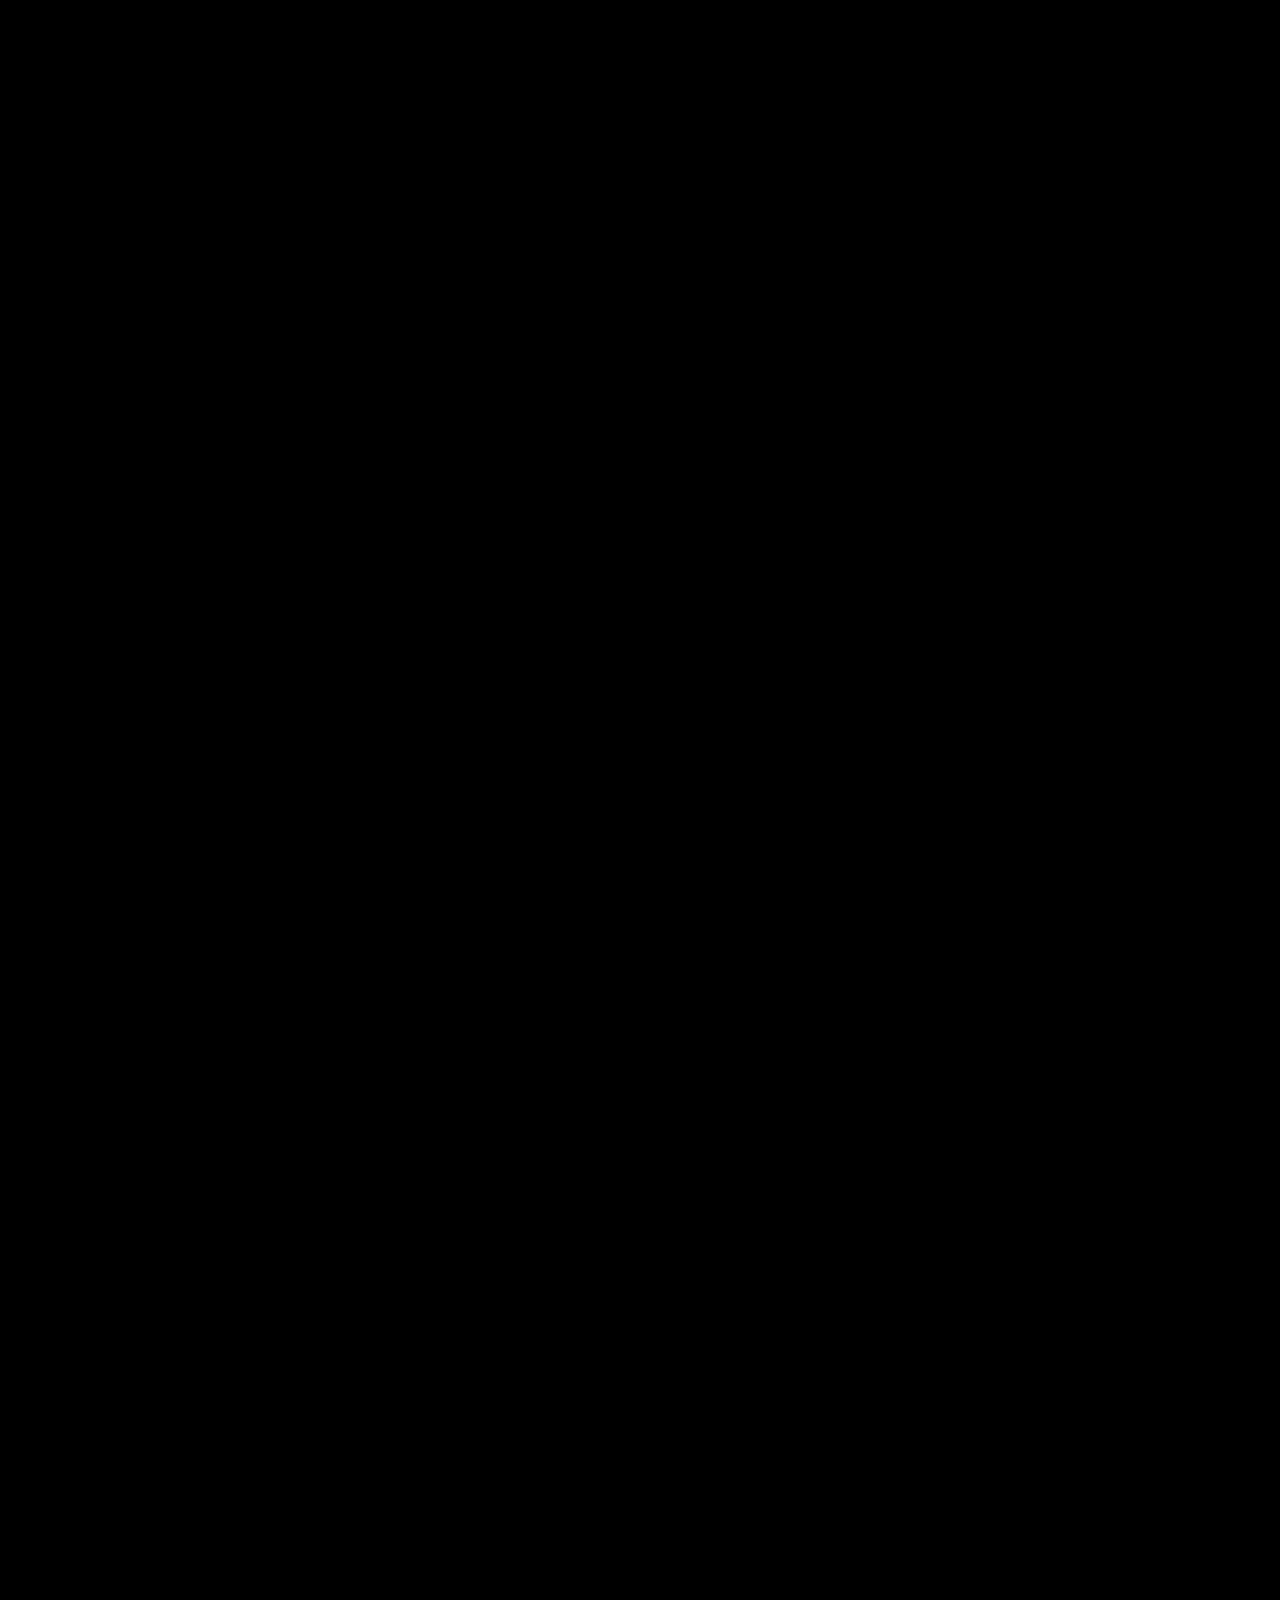
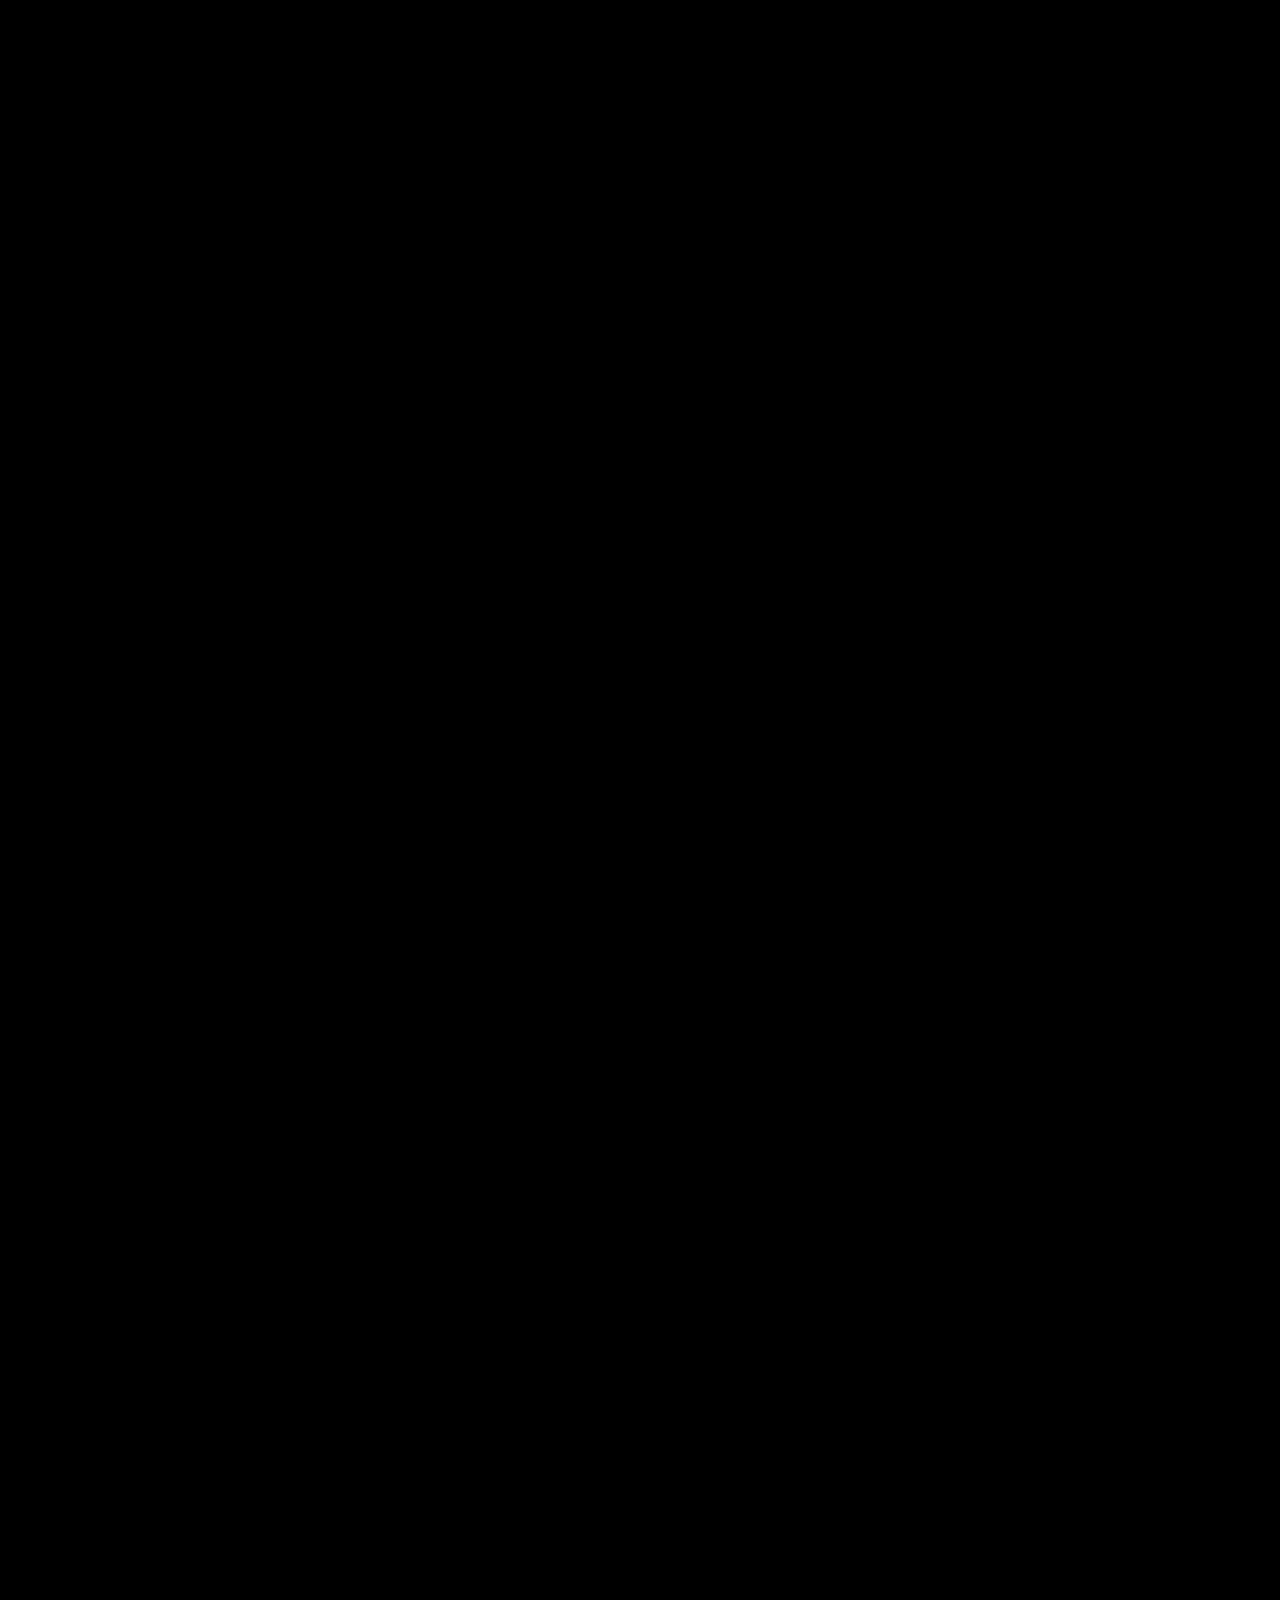
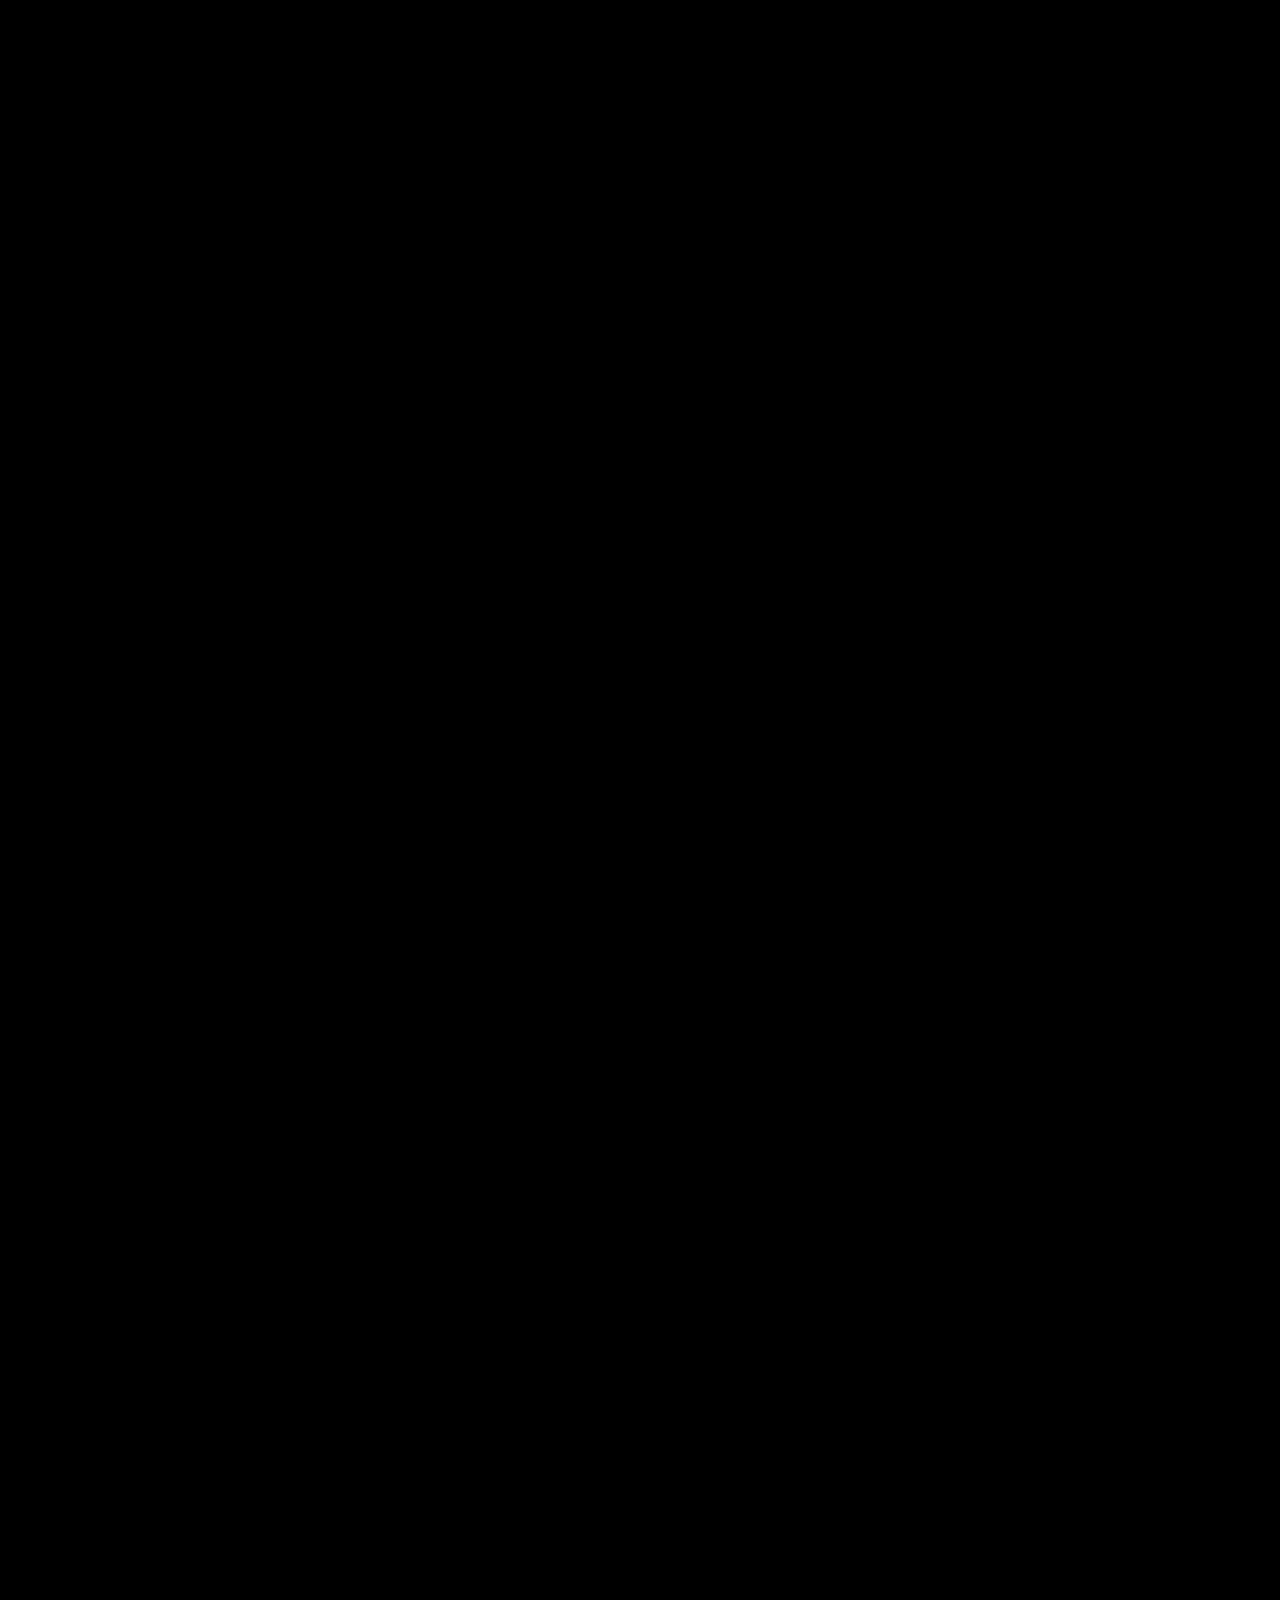
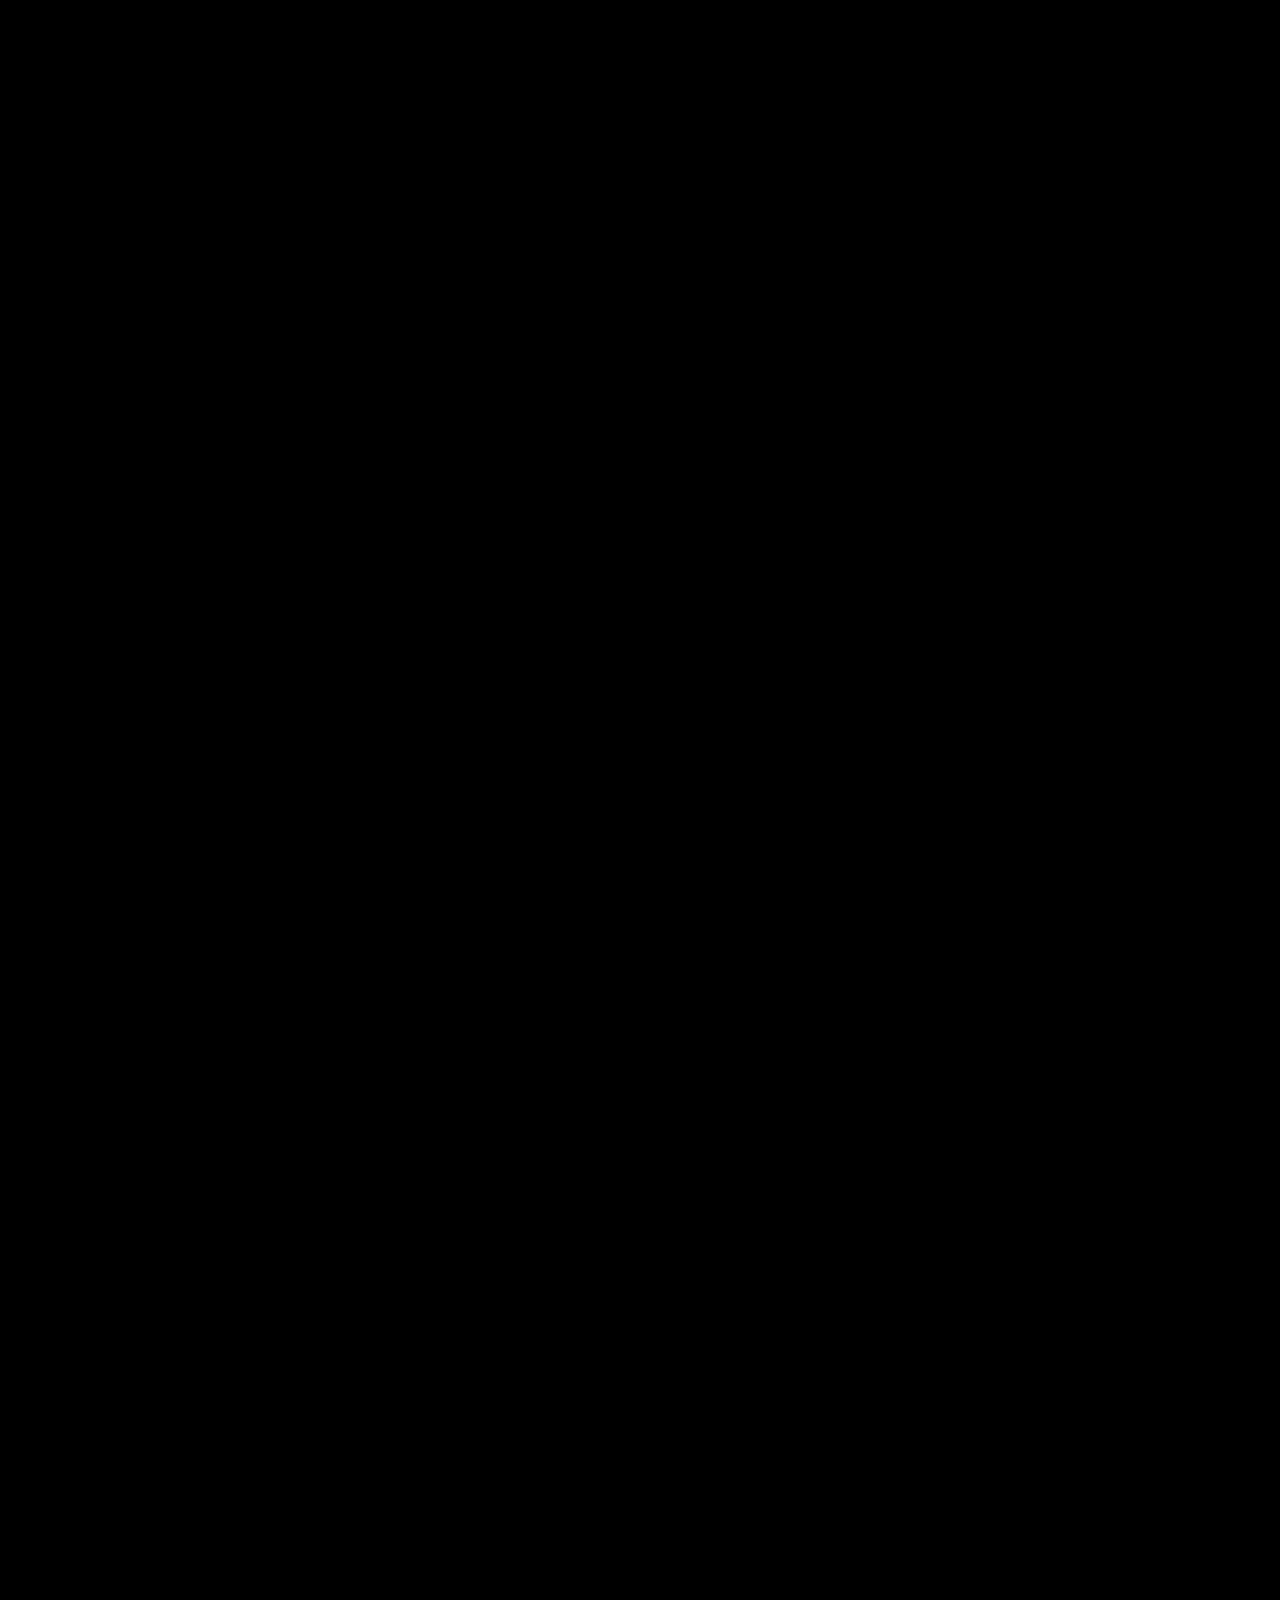
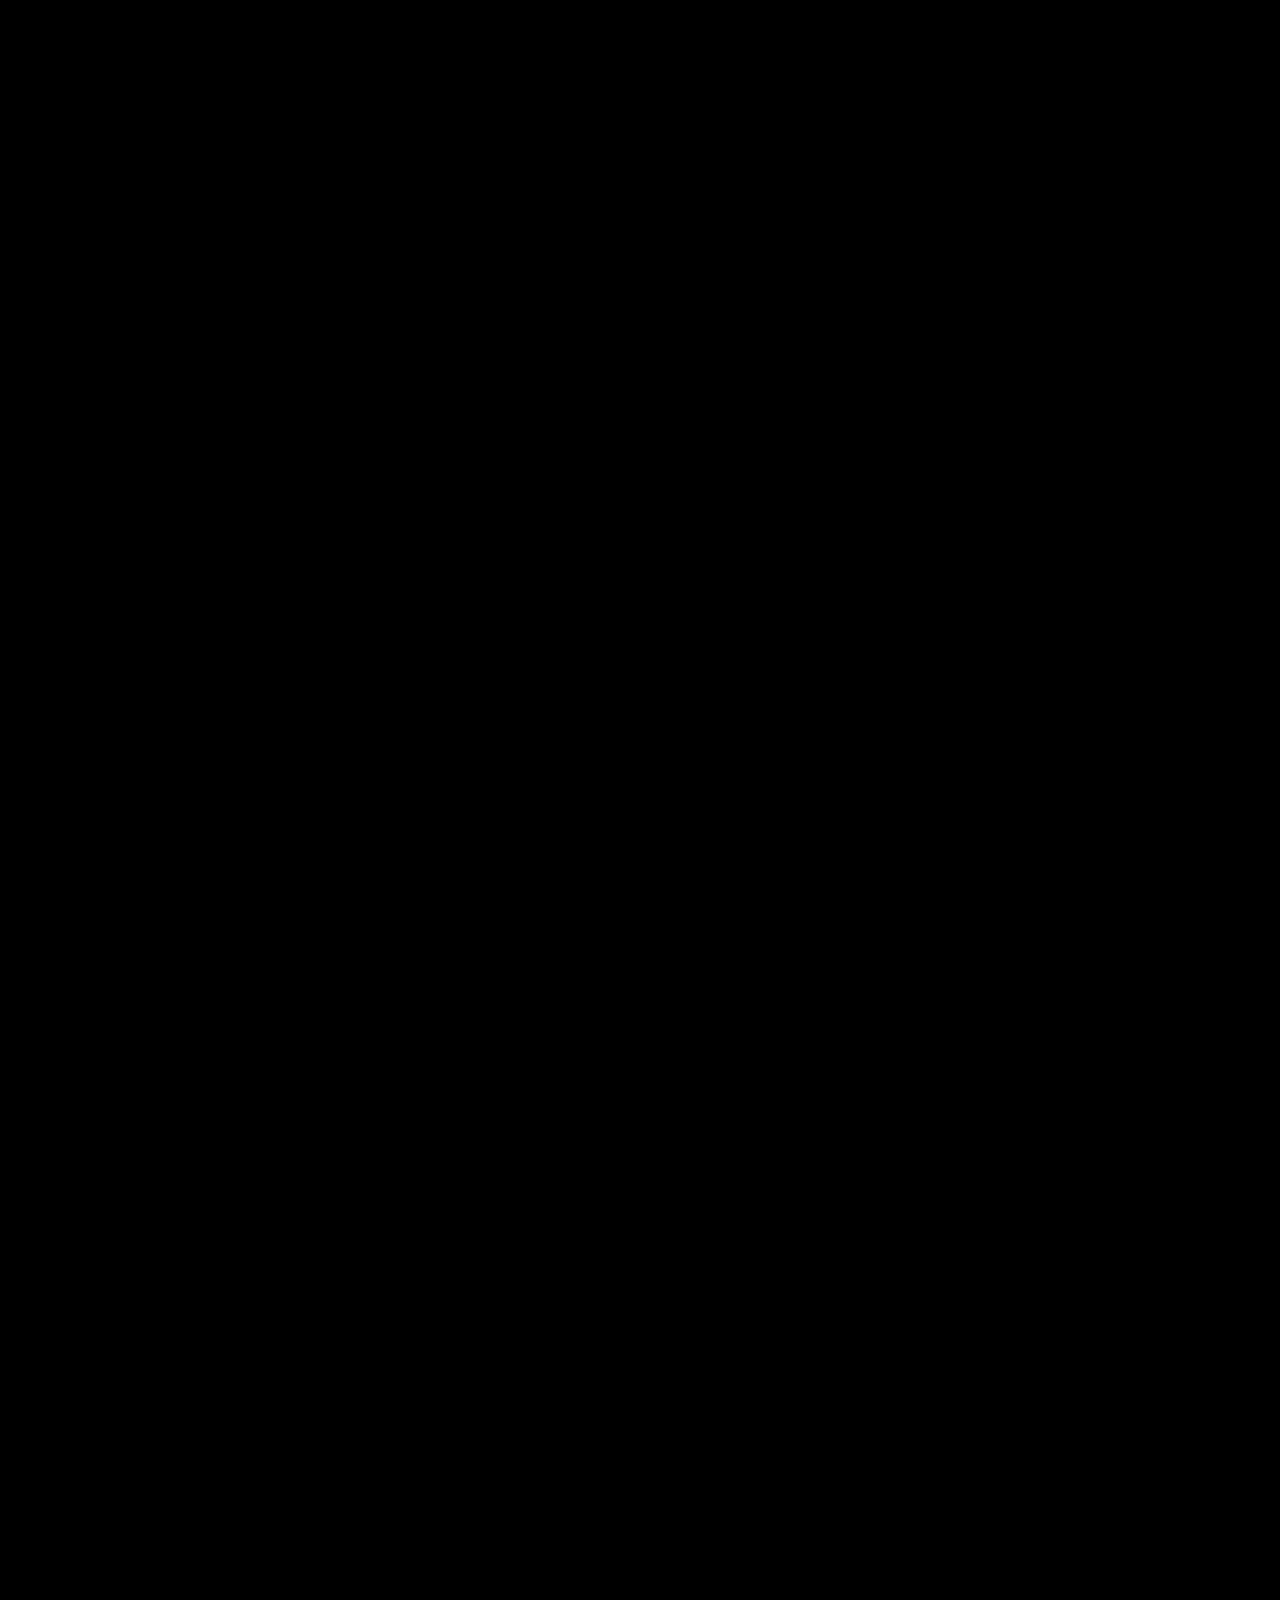
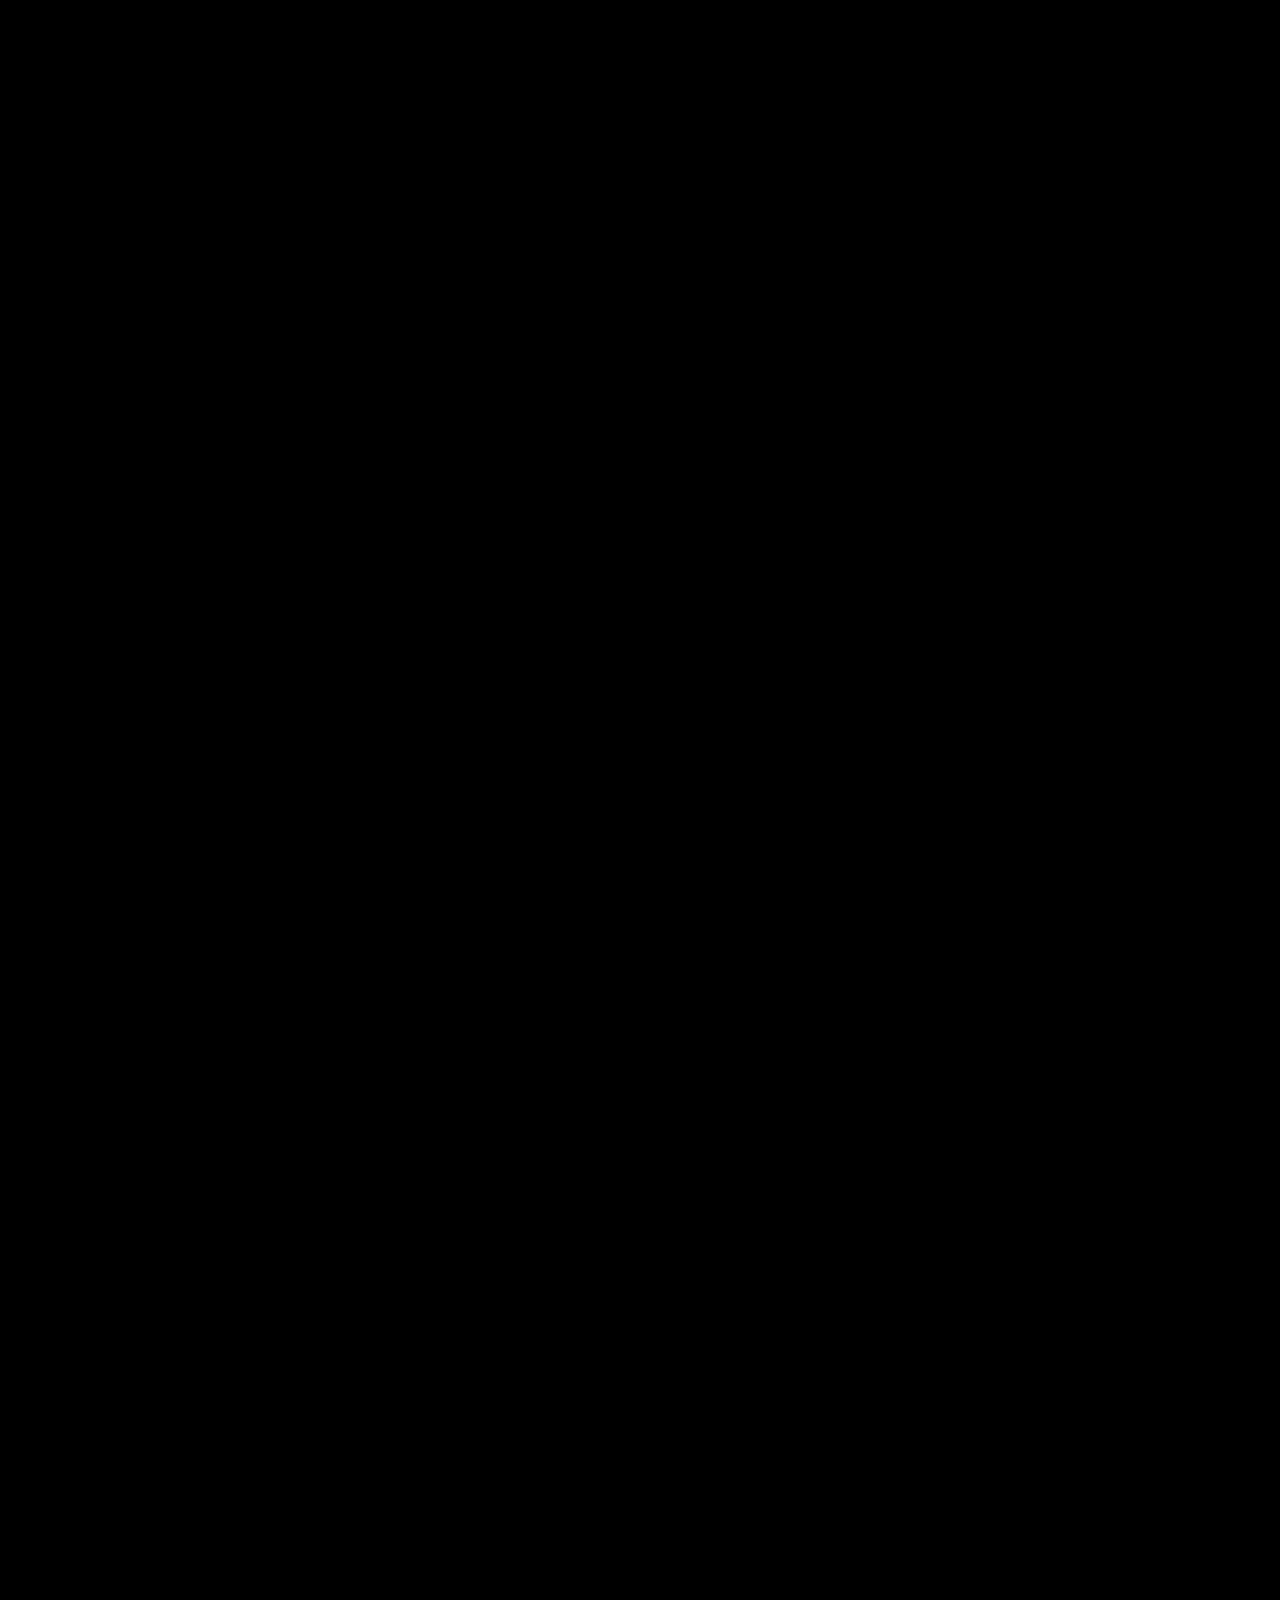
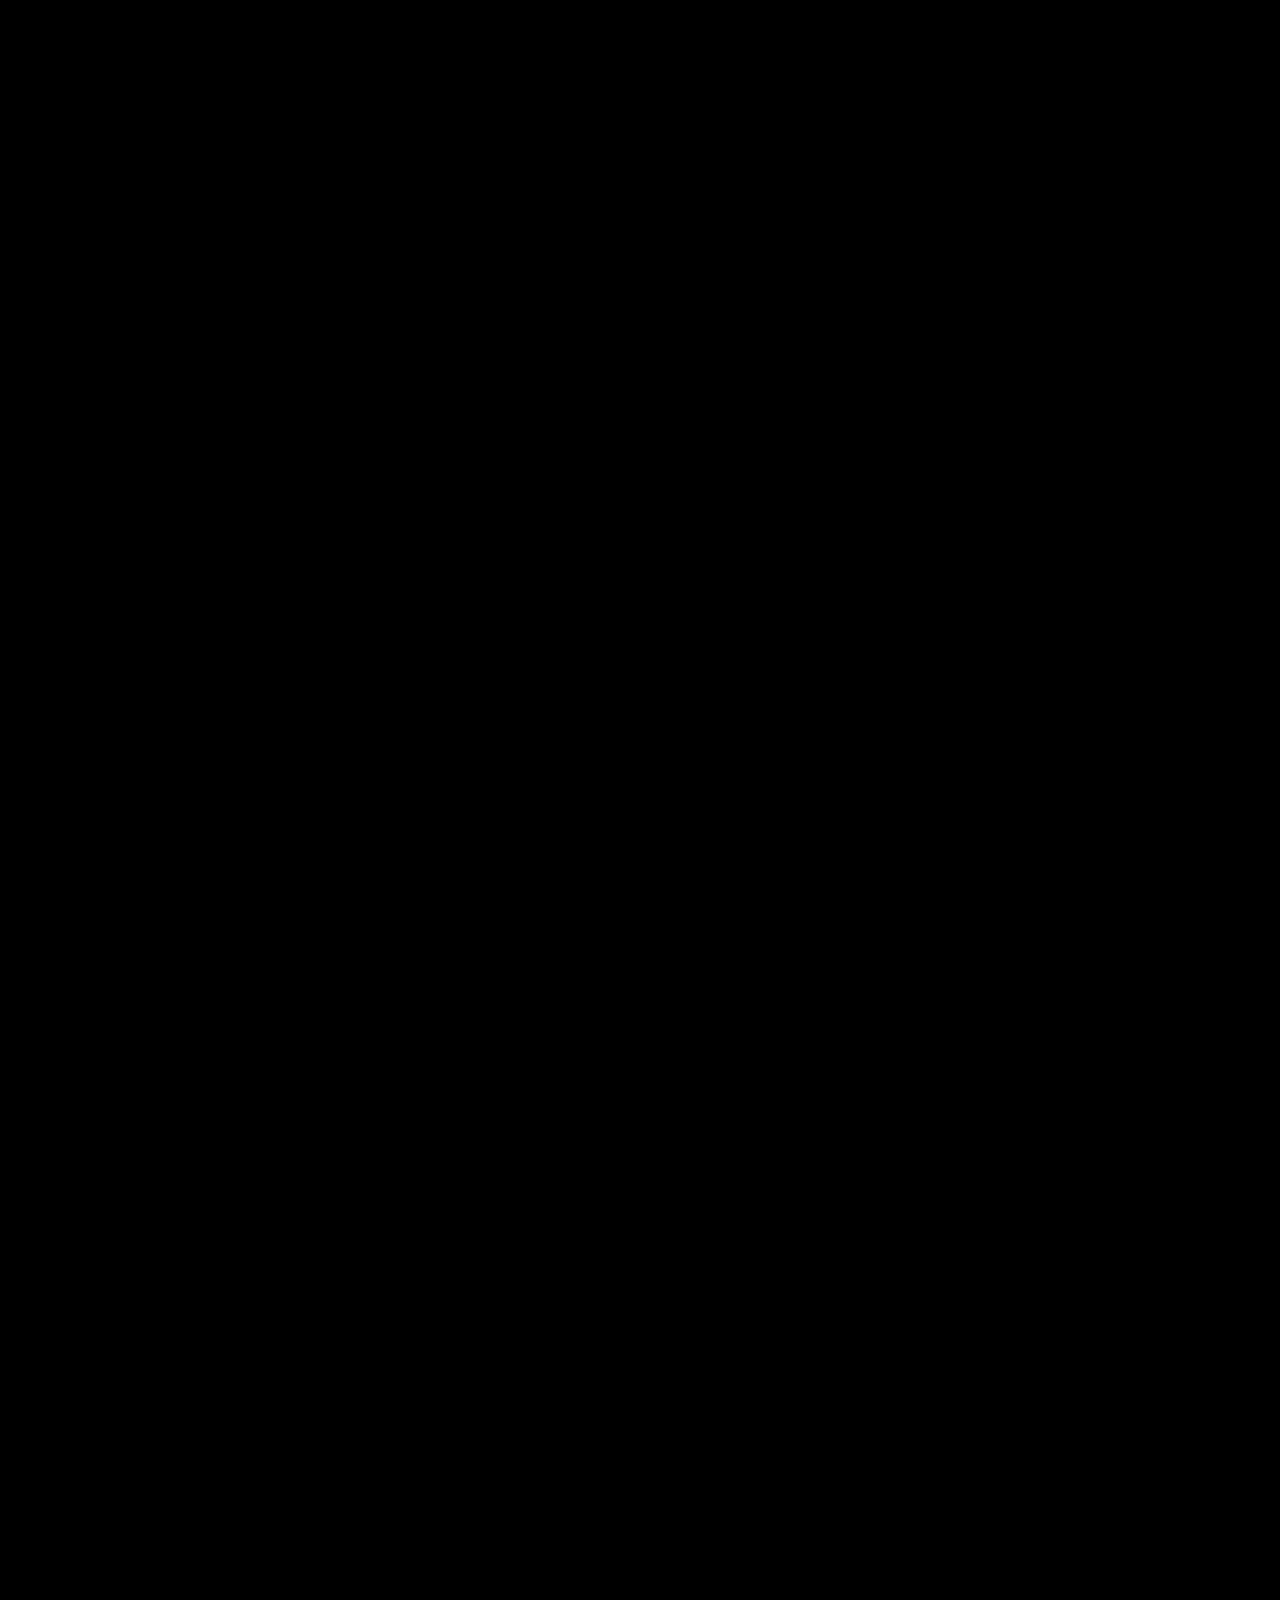
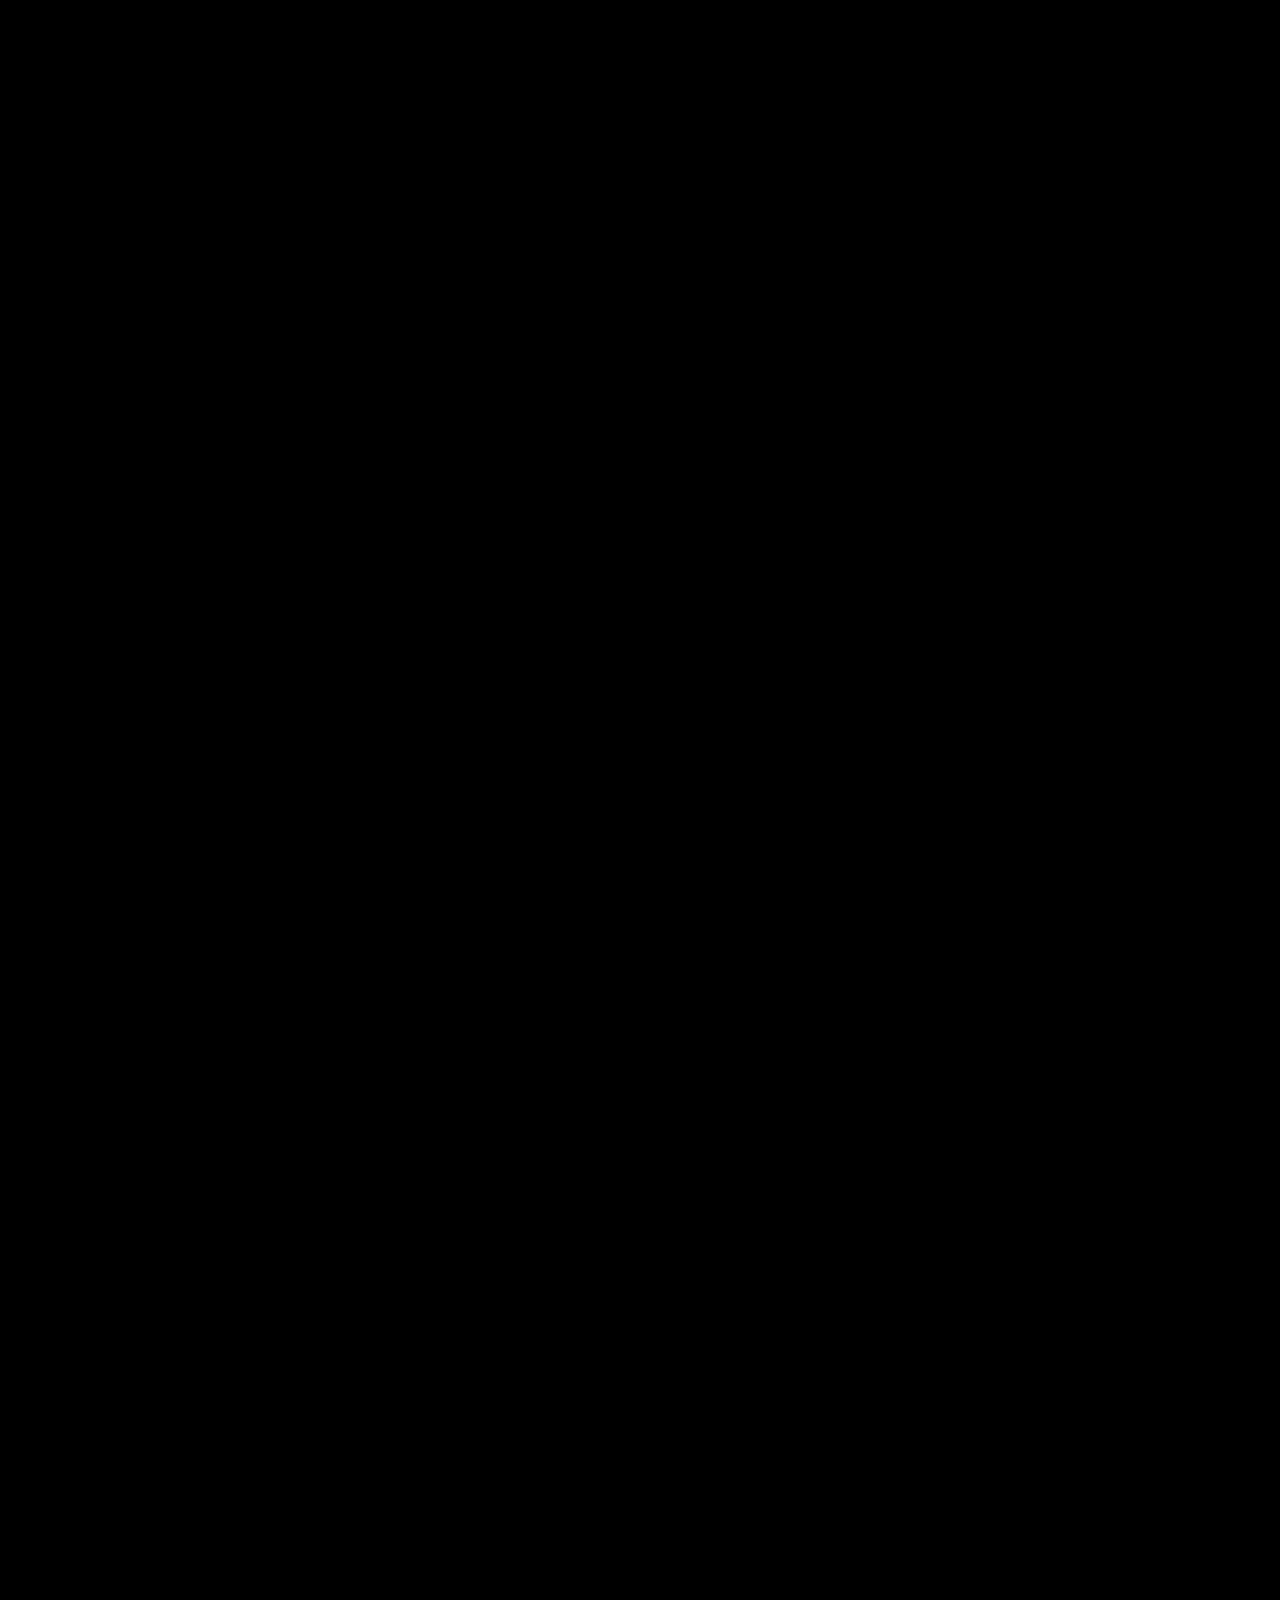
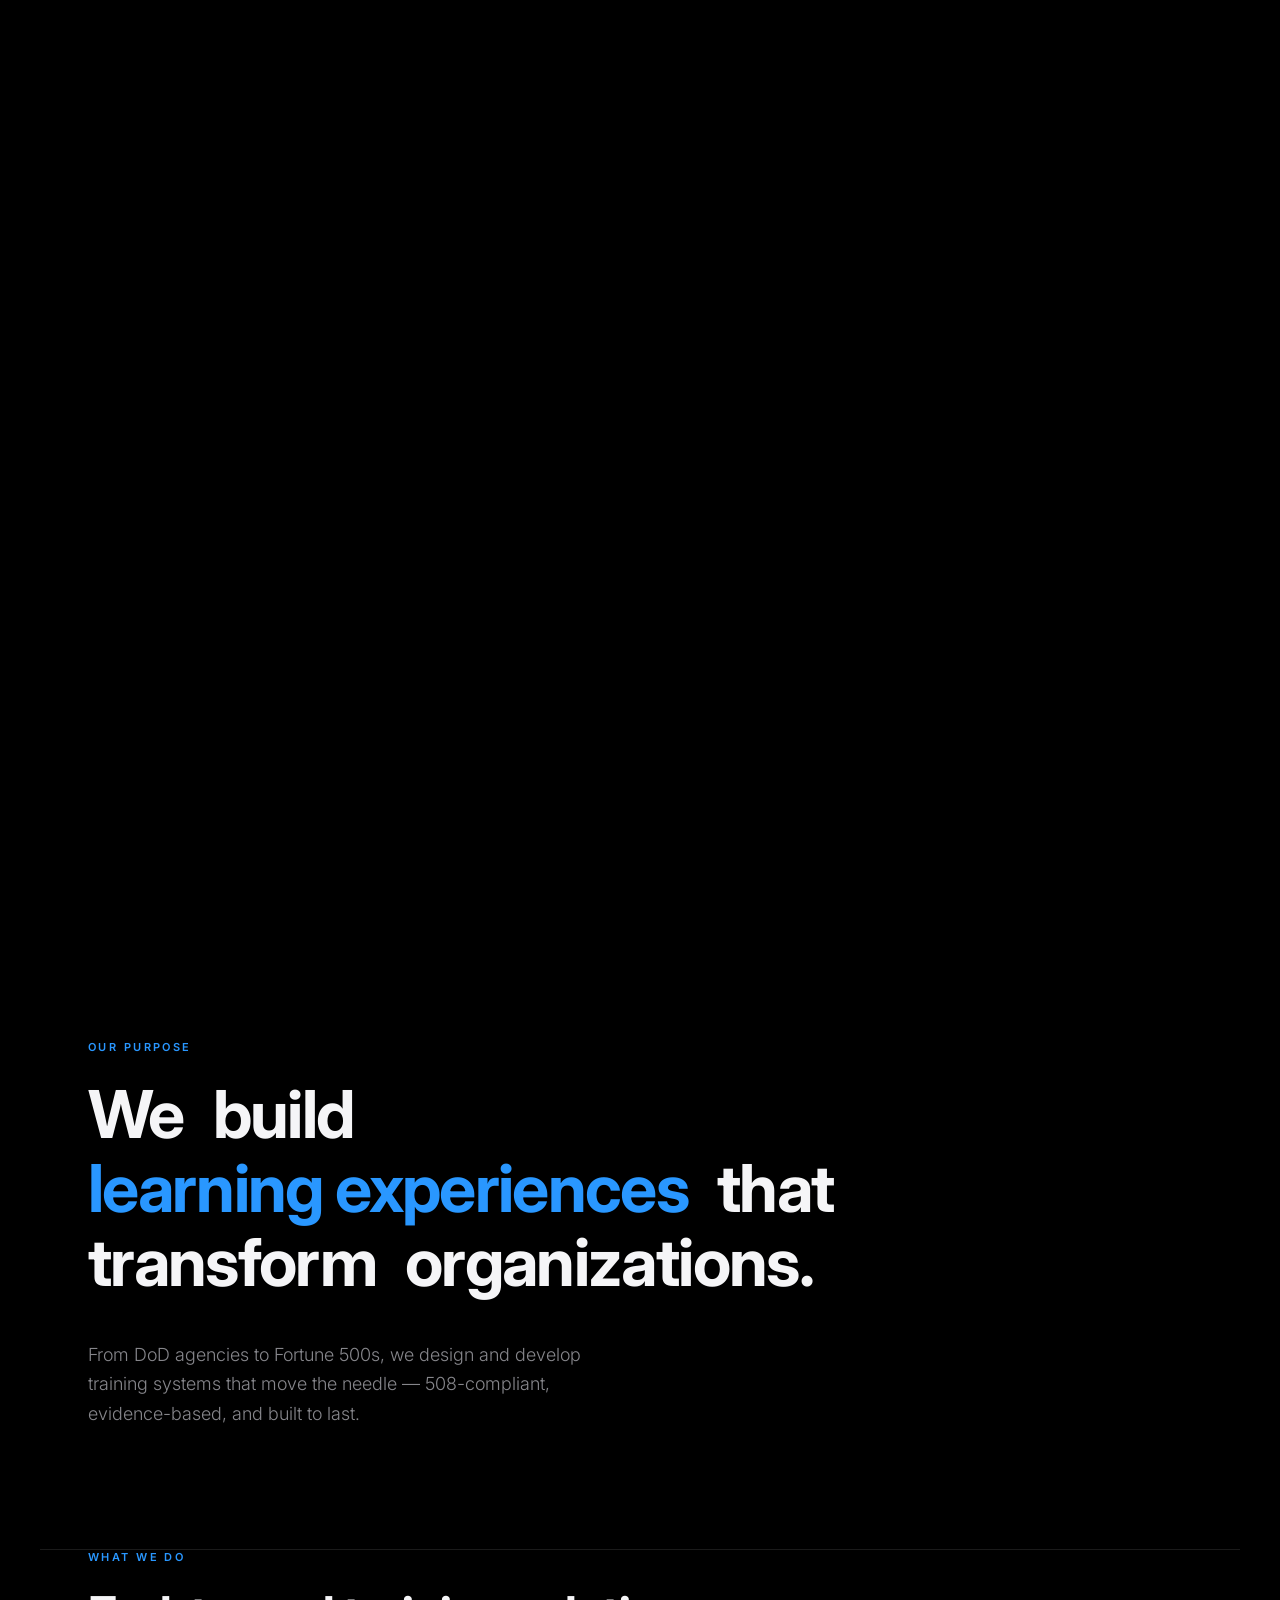
==== commit 5de6e77c: "Rebuild cinematic site with scroll-frame video scrubbing and kinetic components" ====
--- a/cinematic/index.html
+++ b/cinematic/index.html
@@ -8,660 +8,1431 @@
   <link rel="preconnect" href="https://fonts.googleapis.com">
   <link rel="preconnect" href="https://fonts.gstatic.com" crossorigin>
   <link href="https://fonts.googleapis.com/css2?family=Inter:ital,opsz,wght@0,14..32,100..900;1,14..32,100..900&display=swap" rel="stylesheet">
+
   <style>
     *, *::before, *::after { margin: 0; padding: 0; box-sizing: border-box; }
 
     :root {
       --bg: #000000;
       --blue: #2997FF;
-      --blue-dim: rgba(41, 151, 255, 0.15);
-      --blue-glow: rgba(41, 151, 255, 0.4);
+      --blue-dim: rgba(41, 151, 255, 0.12);
+      --blue-glow: rgba(41, 151, 255, 0.45);
       --text: #F5F5F7;
       --muted: #86868B;
-      --border: rgba(255,255,255,0.08);
-      --card: rgba(255,255,255,0.04);
-    }
-
-    html { scroll-behavior: smooth; background: var(--bg); }
+      --border: rgba(255, 255, 255, 0.1);
+      --card: rgba(255, 255, 255, 0.04);
+    }
+
+    html {
+      background: var(--bg);
+      overflow-x: hidden;
+    }
 
     body {
-      font-family: 'Inter', -apple-system, sans-serif;
+      font-family: 'Inter', -apple-system, BlinkMacSystemFont, sans-serif;
       background: var(--bg);
       color: var(--text);
       overflow-x: hidden;
-      -webkit-font-smoothing: antialiased;
-    }
-
-    /* ── NAV ── */
-    nav {
-      position: fixed; top: 0; left: 0; right: 0; z-index: 1000;
-      padding: 0 2.5rem; height: 3.5rem;
-      display: flex; align-items: center; justify-content: space-between;
-      background: rgba(0,0,0,0.6);
-      backdrop-filter: blur(24px); -webkit-backdrop-filter: blur(24px);
+      cursor: none;
+    }
+
+    /* ─── CUSTOM CURSOR ──────────────────────────────────────────── */
+    .cursor-dot {
+      position: fixed;
+      width: 6px;
+      height: 6px;
+      background: var(--blue);
+      border-radius: 50%;
+      pointer-events: none;
+      z-index: 9999;
+      transform: translate(-50%, -50%);
+      transition: transform 0.05s ease;
+    }
+
+    .cursor-ring {
+      position: fixed;
+      width: 32px;
+      height: 32px;
+      border: 1px solid rgba(41, 151, 255, 0.6);
+      border-radius: 50%;
+      pointer-events: none;
+      z-index: 9998;
+      transform: translate(-50%, -50%);
+      transition: all 0.15s ease;
+    }
+
+    .cursor-ring.hovering {
+      width: 52px;
+      height: 52px;
+      border-color: var(--blue);
+      background: rgba(41, 151, 255, 0.08);
+    }
+
+    /* ─── IMAGE TRAIL ────────────────────────────────────────────── */
+    .trail-img {
+      position: fixed;
+      pointer-events: none;
+      z-index: 9990;
+      border-radius: 4px;
+      opacity: 0;
+      object-fit: cover;
+      transform: translate(-50%, -60%) scale(0.85) rotate(0deg);
+      transition: opacity 0.15s ease, transform 0.6s cubic-bezier(0.23, 1, 0.32, 1);
+      will-change: transform, opacity;
+    }
+
+    /* ─── HERO SCROLL CONTAINER ──────────────────────────────────── */
+    .hero-scroll-container {
+      /* Height = seconds * 100vh for scrub zone; set via JS */
+      position: relative;
+    }
+
+    .hero-sticky {
+      position: sticky;
+      top: 0;
+      width: 100%;
+      height: 100vh;
+      overflow: hidden;
+    }
+
+    .hero-video {
+      position: absolute;
+      inset: 0;
+      width: 100%;
+      height: 100%;
+      object-fit: cover;
+      display: block;
+    }
+
+    /* dark gradient over video */
+    .hero-overlay {
+      position: absolute;
+      inset: 0;
+      background: linear-gradient(
+        to bottom,
+        rgba(0,0,0,0.25) 0%,
+        rgba(0,0,0,0.05) 40%,
+        rgba(0,0,0,0.55) 85%,
+        rgba(0,0,0,0.95) 100%
+      );
+      z-index: 1;
+    }
+
+    /* ─── HERO TEXT ──────────────────────────────────────────────── */
+    .hero-content {
+      position: absolute;
+      inset: 0;
+      z-index: 2;
+      display: flex;
+      flex-direction: column;
+      align-items: center;
+      justify-content: center;
+      text-align: center;
+      padding: 0 24px;
+    }
+
+    .hero-eyebrow {
+      font-size: 11px;
+      font-weight: 600;
+      letter-spacing: 0.22em;
+      text-transform: uppercase;
+      color: var(--blue);
+      opacity: 0;
+      transform: translateY(18px);
+      transition: opacity 0.7s ease, transform 0.7s ease;
+      margin-bottom: 20px;
+    }
+
+    .hero-title {
+      font-size: clamp(44px, 8vw, 96px);
+      font-weight: 700;
+      letter-spacing: -0.03em;
+      line-height: 1.02;
+      color: var(--text);
+      opacity: 0;
+      transform: translateY(28px);
+      transition: opacity 0.9s ease 0.15s, transform 0.9s ease 0.15s;
+      max-width: 900px;
+    }
+
+    .hero-title span {
+      background: linear-gradient(135deg, #fff 0%, #2997FF 60%, #7dd3fc 100%);
+      -webkit-background-clip: text;
+      -webkit-text-fill-color: transparent;
+      background-clip: text;
+    }
+
+    .hero-tagline {
+      font-size: clamp(15px, 2vw, 19px);
+      font-weight: 300;
+      color: rgba(245,245,247,0.65);
+      letter-spacing: 0.02em;
+      margin-top: 24px;
+      opacity: 0;
+      transform: translateY(18px);
+      transition: opacity 0.8s ease 0.3s, transform 0.8s ease 0.3s;
+      max-width: 560px;
+    }
+
+    .hero-scroll-cue {
+      position: absolute;
+      bottom: 36px;
+      left: 50%;
+      transform: translateX(-50%);
+      z-index: 3;
+      display: flex;
+      flex-direction: column;
+      align-items: center;
+      gap: 8px;
+      opacity: 0;
+      transition: opacity 0.6s ease 1.2s;
+    }
+
+    .hero-scroll-cue span {
+      font-size: 10px;
+      letter-spacing: 0.2em;
+      text-transform: uppercase;
+      color: rgba(245,245,247,0.4);
+    }
+
+    .scroll-arrow {
+      width: 1px;
+      height: 40px;
+      background: linear-gradient(to bottom, var(--blue), transparent);
+      animation: scrollPulse 2s ease infinite;
+    }
+
+    @keyframes scrollPulse {
+      0%, 100% { opacity: 0.3; transform: scaleY(1); }
+      50% { opacity: 1; transform: scaleY(1.15); }
+    }
+
+    /* hero text active state */
+    .hero-text-visible .hero-eyebrow,
+    .hero-text-visible .hero-title,
+    .hero-text-visible .hero-tagline {
+      opacity: 1;
+      transform: translateY(0);
+    }
+
+    .hero-text-visible .hero-scroll-cue {
+      opacity: 1;
+    }
+
+    /* hero text fade out mid-scroll */
+    .hero-content.fading {
+      pointer-events: none;
+    }
+
+    /* ─── PROGRESS BAR ───────────────────────────────────────────── */
+    .scroll-progress {
+      position: fixed;
+      top: 0;
+      left: 0;
+      height: 2px;
+      background: var(--blue);
+      z-index: 9997;
+      width: 0%;
+      transition: width 0.05s linear;
+      box-shadow: 0 0 8px var(--blue-glow);
+    }
+
+    /* ─── NAV ────────────────────────────────────────────────────── */
+    .nav {
+      position: fixed;
+      top: 0;
+      left: 0;
+      right: 0;
+      z-index: 500;
+      padding: 22px 48px;
+      display: flex;
+      align-items: center;
+      justify-content: space-between;
+      transition: background 0.4s ease, backdrop-filter 0.4s ease;
+    }
+
+    .nav.scrolled {
+      background: rgba(0, 0, 0, 0.72);
+      backdrop-filter: blur(20px);
+      -webkit-backdrop-filter: blur(20px);
       border-bottom: 1px solid var(--border);
     }
-    .nav-logo { font-size: 0.9rem; font-weight: 600; letter-spacing: -0.01em; }
-    .nav-logo span { color: var(--blue); }
-    .nav-links { display: flex; gap: 2rem; list-style: none; }
-    .nav-links a { color: var(--muted); text-decoration: none; font-size: 0.8rem; font-weight: 500; transition: color 0.3s; }
+
+    .nav-logo {
+      font-size: 15px;
+      font-weight: 600;
+      letter-spacing: 0.01em;
+      color: var(--text);
+      text-decoration: none;
+    }
+
+    .nav-logo em {
+      color: var(--blue);
+      font-style: normal;
+    }
+
+    .nav-links {
+      display: flex;
+      gap: 36px;
+      list-style: none;
+    }
+
+    .nav-links a {
+      font-size: 13px;
+      font-weight: 400;
+      color: rgba(245,245,247,0.7);
+      text-decoration: none;
+      letter-spacing: 0.02em;
+      transition: color 0.25s ease;
+    }
+
     .nav-links a:hover { color: var(--text); }
+
     .nav-cta {
-      padding: 0.45rem 1.1rem; background: var(--blue); color: #000;
-      border-radius: 2rem; font-size: 0.8rem; font-weight: 600;
-      text-decoration: none; transition: opacity 0.2s, transform 0.2s;
-    }
-    .nav-cta:hover { opacity: 0.88; transform: translateY(-1px); }
-    @media (max-width: 768px) { .nav-links { display: none; } }
-
-    /* ── HERO ── */
-    .hero {
-      position: relative; min-height: 100vh;
-      display: flex; align-items: center; justify-content: center;
+      font-size: 13px;
+      font-weight: 500;
+      color: var(--blue) !important;
+      border: 1px solid rgba(41,151,255,0.4);
+      padding: 7px 18px;
+      border-radius: 100px;
+      transition: background 0.25s ease, border-color 0.25s ease !important;
+    }
+
+    .nav-cta:hover {
+      background: var(--blue-dim);
+      border-color: var(--blue) !important;
+    }
+
+    /* ─── MAIN CONTENT (below hero scrub) ───────────────────────── */
+    .main-content {
+      position: relative;
+      background: var(--bg);
+      z-index: 2;
+    }
+
+    section {
+      padding: 120px 48px;
+      max-width: 1200px;
+      margin: 0 auto;
+    }
+
+    /* ─── SECTION LABELS ─────────────────────────────────────────── */
+    .section-label {
+      font-size: 11px;
+      font-weight: 600;
+      letter-spacing: 0.22em;
+      text-transform: uppercase;
+      color: var(--blue);
+      margin-bottom: 24px;
+      display: block;
+    }
+
+    /* ─── KINETIC TEXT (MISSION) ─────────────────────────────────── */
+    .mission-section {
+      padding-top: 140px;
+    }
+
+    .kinetic-text {
+      font-size: clamp(32px, 5.5vw, 66px);
+      font-weight: 700;
+      line-height: 1.12;
+      letter-spacing: -0.025em;
+      color: var(--text);
+      max-width: 860px;
+    }
+
+    .kinetic-word {
+      display: inline-block;
+      opacity: 0;
+      transform: translateY(30px);
+      transition: opacity 0.55s ease, transform 0.55s ease;
+      margin-right: 0.25em;
+    }
+
+    .kinetic-word.visible {
+      opacity: 1;
+      transform: translateY(0);
+    }
+
+    .kinetic-word.blue { color: var(--blue); }
+
+    .mission-sub {
+      font-size: 18px;
+      font-weight: 300;
+      color: var(--muted);
+      line-height: 1.65;
+      margin-top: 40px;
+      max-width: 520px;
+      opacity: 0;
+      transform: translateY(20px);
+      transition: opacity 0.7s ease 0.2s, transform 0.7s ease 0.2s;
+    }
+
+    .mission-sub.visible {
+      opacity: 1;
+      transform: translateY(0);
+    }
+
+    /* ─── SERVICES GRID ──────────────────────────────────────────── */
+    .services-section { padding-top: 0; }
+
+    .services-header {
+      margin-bottom: 56px;
+    }
+
+    .services-header h2 {
+      font-size: clamp(28px, 4vw, 48px);
+      font-weight: 700;
+      letter-spacing: -0.025em;
+      line-height: 1.1;
+    }
+
+    .services-grid {
+      display: grid;
+      grid-template-columns: repeat(3, 1fr);
+      gap: 16px;
+    }
+
+    .service-card {
+      background: var(--card);
+      border: 1px solid var(--border);
+      border-radius: 18px;
+      padding: 40px 36px;
+      position: relative;
       overflow: hidden;
-    }
-
-    #hero-canvas {
-      position: absolute; inset: 0; width: 100%; height: 100%;
+      opacity: 0;
+      transform: translateY(36px);
+      transition: opacity 0.6s ease, transform 0.6s ease,
+                  background 0.3s ease, border-color 0.3s ease,
+                  box-shadow 0.3s ease;
+      cursor: none;
+    }
+
+    .service-card::before {
+      content: '';
+      position: absolute;
+      inset: 0;
+      background: radial-gradient(circle at 30% 20%, rgba(41,151,255,0.07), transparent 60%);
+      opacity: 0;
+      transition: opacity 0.4s ease;
+    }
+
+    .service-card:hover::before { opacity: 1; }
+
+    .service-card:hover {
+      background: rgba(255,255,255,0.065);
+      border-color: rgba(41,151,255,0.3);
+      box-shadow: 0 12px 48px rgba(0,0,0,0.5), 0 0 0 1px rgba(41,151,255,0.1);
+      transform: translateY(-4px) !important;
+    }
+
+    .service-card.visible {
+      opacity: 1;
+      transform: translateY(0);
+    }
+
+    .service-icon {
+      width: 44px;
+      height: 44px;
+      border-radius: 12px;
+      background: var(--blue-dim);
+      border: 1px solid rgba(41,151,255,0.2);
+      display: flex;
+      align-items: center;
+      justify-content: center;
+      margin-bottom: 24px;
+      font-size: 20px;
+    }
+
+    .service-card h3 {
+      font-size: 18px;
+      font-weight: 600;
+      letter-spacing: -0.01em;
+      color: var(--text);
+      margin-bottom: 12px;
+    }
+
+    .service-card p {
+      font-size: 14px;
+      font-weight: 300;
+      color: var(--muted);
+      line-height: 1.65;
+    }
+
+    .service-arrow {
+      position: absolute;
+      bottom: 28px;
+      right: 28px;
+      width: 28px;
+      height: 28px;
+      border-radius: 50%;
+      border: 1px solid var(--border);
+      display: flex;
+      align-items: center;
+      justify-content: center;
+      color: var(--muted);
+      font-size: 13px;
+      transition: border-color 0.3s ease, color 0.3s ease, transform 0.3s ease;
+    }
+
+    .service-card:hover .service-arrow {
+      border-color: var(--blue);
+      color: var(--blue);
+      transform: translate(2px, -2px);
+    }
+
+    /* ─── STATS BAR ──────────────────────────────────────────────── */
+    .stats-section {
+      padding: 0 48px 120px;
+      max-width: 1200px;
+      margin: 0 auto;
+    }
+
+    .stats-bar {
+      background: var(--card);
+      border: 1px solid var(--border);
+      border-radius: 20px;
+      padding: 56px 64px;
+      display: grid;
+      grid-template-columns: repeat(4, 1fr);
+      gap: 0;
+      position: relative;
+      overflow: hidden;
+    }
+
+    .stats-bar::before {
+      content: '';
+      position: absolute;
+      top: 0; left: 0; right: 0;
+      height: 1px;
+      background: linear-gradient(90deg, transparent, var(--blue), transparent);
+    }
+
+    .stat-item {
+      text-align: center;
+      padding: 0 24px;
+      border-right: 1px solid var(--border);
+      opacity: 0;
+      transform: translateY(20px);
+      transition: opacity 0.6s ease, transform 0.6s ease;
+    }
+
+    .stat-item:last-child { border-right: none; }
+
+    .stat-item.visible {
+      opacity: 1;
+      transform: translateY(0);
+    }
+
+    .stat-number {
+      font-size: clamp(36px, 4vw, 52px);
+      font-weight: 700;
+      letter-spacing: -0.03em;
+      color: var(--text);
+      line-height: 1;
+      margin-bottom: 10px;
+      font-variant-numeric: tabular-nums;
+    }
+
+    .stat-number span {
+      color: var(--blue);
+    }
+
+    .stat-label {
+      font-size: 13px;
+      font-weight: 400;
+      color: var(--muted);
+      letter-spacing: 0.04em;
+      text-transform: uppercase;
+    }
+
+    /* ─── CLIENT LOGOS ───────────────────────────────────────────── */
+    .clients-section {
+      padding-top: 0;
+      text-align: center;
+    }
+
+    .clients-label {
+      font-size: 12px;
+      font-weight: 500;
+      color: var(--muted);
+      letter-spacing: 0.18em;
+      text-transform: uppercase;
+      margin-bottom: 40px;
+    }
+
+    .clients-strip {
+      display: flex;
+      align-items: center;
+      justify-content: center;
+      gap: 0;
+      flex-wrap: wrap;
+      opacity: 0;
+      transform: translateY(20px);
+      transition: opacity 0.7s ease, transform 0.7s ease;
+    }
+
+    .clients-strip.visible {
+      opacity: 1;
+      transform: translateY(0);
+    }
+
+    .client-item {
+      padding: 18px 40px;
+      border-right: 1px solid var(--border);
+      font-size: 14px;
+      font-weight: 500;
+      color: rgba(245,245,247,0.35);
+      letter-spacing: 0.06em;
+      text-transform: uppercase;
+      transition: color 0.3s ease;
+      white-space: nowrap;
+    }
+
+    .client-item:last-child { border-right: none; }
+
+    .client-item:hover { color: rgba(245,245,247,0.75); }
+
+    /* ─── CTA SECTION ────────────────────────────────────────────── */
+    .cta-section {
+      text-align: center;
+      padding-bottom: 160px;
+    }
+
+    .cta-inner {
+      background: linear-gradient(135deg, rgba(41,151,255,0.06) 0%, rgba(0,0,0,0) 60%);
+      border: 1px solid rgba(41,151,255,0.15);
+      border-radius: 24px;
+      padding: 96px 48px;
+      position: relative;
+      overflow: hidden;
+      opacity: 0;
+      transform: translateY(30px);
+      transition: opacity 0.8s ease, transform 0.8s ease;
+    }
+
+    .cta-inner::before {
+      content: '';
+      position: absolute;
+      top: -1px; left: 15%; right: 15%;
+      height: 1px;
+      background: linear-gradient(90deg, transparent, var(--blue), transparent);
+    }
+
+    .cta-inner.visible {
+      opacity: 1;
+      transform: translateY(0);
+    }
+
+    .cta-inner h2 {
+      font-size: clamp(28px, 4.5vw, 52px);
+      font-weight: 700;
+      letter-spacing: -0.03em;
+      line-height: 1.1;
+      margin-bottom: 18px;
+      max-width: 680px;
+      margin-left: auto;
+      margin-right: auto;
+    }
+
+    .cta-inner p {
+      font-size: 17px;
+      font-weight: 300;
+      color: var(--muted);
+      margin-bottom: 44px;
+      line-height: 1.65;
+    }
+
+    .btn-primary {
+      display: inline-flex;
+      align-items: center;
+      gap: 10px;
+      background: var(--blue);
+      color: #fff;
+      font-family: inherit;
+      font-size: 15px;
+      font-weight: 600;
+      letter-spacing: 0.01em;
+      padding: 16px 36px;
+      border-radius: 100px;
+      text-decoration: none;
+      border: none;
+      cursor: none;
+      position: relative;
+      overflow: hidden;
+      transition: transform 0.25s ease, box-shadow 0.25s ease;
+      box-shadow: 0 0 0 0 var(--blue-glow);
+    }
+
+    .btn-primary::before {
+      content: '';
+      position: absolute;
+      inset: 0;
+      background: linear-gradient(135deg, rgba(255,255,255,0.15), transparent);
+      opacity: 0;
+      transition: opacity 0.3s ease;
+    }
+
+    .btn-primary:hover::before { opacity: 1; }
+
+    .btn-primary:hover {
+      transform: scale(1.04) translateY(-2px);
+      box-shadow: 0 8px 32px var(--blue-glow), 0 0 0 4px rgba(41,151,255,0.15);
+    }
+
+    .btn-arrow {
+      display: inline-block;
+      transition: transform 0.3s ease;
+    }
+
+    .btn-primary:hover .btn-arrow {
+      transform: translate(4px, -2px);
+    }
+
+    /* ─── FOOTER ─────────────────────────────────────────────────── */
+    .footer {
+      border-top: 1px solid var(--border);
+      padding: 40px 48px;
+      max-width: 1200px;
+      margin: 0 auto;
+      display: flex;
+      align-items: center;
+      justify-content: space-between;
+    }
+
+    .footer-left {
+      font-size: 13px;
+      color: var(--muted);
+    }
+
+    .footer-left strong {
+      color: var(--text);
+      font-weight: 600;
+    }
+
+    .footer-badges {
+      display: flex;
+      gap: 12px;
+    }
+
+    .badge {
+      font-size: 10px;
+      font-weight: 600;
+      letter-spacing: 0.12em;
+      text-transform: uppercase;
+      color: var(--blue);
+      border: 1px solid rgba(41,151,255,0.3);
+      border-radius: 100px;
+      padding: 5px 12px;
+    }
+
+    /* ─── DIVIDER LINE ───────────────────────────────────────────── */
+    .section-divider {
+      width: 100%;
+      max-width: 1200px;
+      margin: 0 auto;
+      padding: 0 48px;
+      border: none;
+      border-top: 1px solid var(--border);
+    }
+
+    /* ─── RESPONSIVE ─────────────────────────────────────────────── */
+    @media (max-width: 900px) {
+      section { padding: 80px 24px; }
+      .services-grid { grid-template-columns: repeat(2, 1fr); }
+      .stats-bar { grid-template-columns: repeat(2, 1fr); gap: 32px; }
+      .stat-item { border-right: none; border-bottom: 1px solid var(--border); padding-bottom: 32px; }
+      .stat-item:nth-child(2n) { border-right: none; }
+      .stat-item:last-child { border-bottom: none; }
+      .nav { padding: 18px 24px; }
+      .nav-links { display: none; }
+      .footer { flex-direction: column; gap: 24px; text-align: center; }
+      .client-item { padding: 14px 20px; }
+    }
+
+    @media (max-width: 600px) {
+      .services-grid { grid-template-columns: 1fr; }
+      .stats-bar { padding: 40px 28px; }
+      .hero-title { font-size: 38px; }
+    }
+
+    /* ─── SCAN LINE EFFECT ───────────────────────────────────────── */
+    .scanline {
+      position: fixed;
+      top: 0; left: 0; right: 0; bottom: 0;
+      background: repeating-linear-gradient(
+        0deg,
+        transparent,
+        transparent 2px,
+        rgba(0,0,0,0.015) 2px,
+        rgba(0,0,0,0.015) 4px
+      );
       pointer-events: none;
-    }
-
-    .hero-gradient {
-      position: absolute; inset: 0;
-      background:
-        radial-gradient(ellipse 60% 60% at 50% 40%, rgba(41,151,255,0.12) 0%, transparent 70%),
-        radial-gradient(ellipse 40% 80% at 80% 20%, rgba(41,151,255,0.06) 0%, transparent 60%),
-        radial-gradient(ellipse 50% 50% at 20% 80%, rgba(41,151,255,0.05) 0%, transparent 60%),
-        #000;
-    }
-
-    /* Animated blue orbs */
-    .orb {
-      position: absolute; border-radius: 50%;
-      filter: blur(80px); pointer-events: none; animation: orb-drift 12s ease-in-out infinite;
-    }
-    .orb-1 { width: 600px; height: 600px; background: rgba(41,151,255,0.08); top: -10%; left: -5%; animation-delay: 0s; }
-    .orb-2 { width: 400px; height: 400px; background: rgba(41,151,255,0.1); bottom: 10%; right: 5%; animation-delay: -4s; }
-    .orb-3 { width: 300px; height: 300px; background: rgba(100,180,255,0.06); top: 50%; left: 60%; animation-delay: -8s; }
-
-    @keyframes orb-drift {
-      0%, 100% { transform: translate(0, 0) scale(1); }
-      33% { transform: translate(30px, -20px) scale(1.05); }
-      66% { transform: translate(-20px, 15px) scale(0.97); }
-    }
-
-    /* Scanlines overlay */
-    .scanlines {
-      position: absolute; inset: 0; pointer-events: none; z-index: 2;
-      background: repeating-linear-gradient(0deg, transparent, transparent 2px, rgba(0,0,0,0.03) 2px, rgba(0,0,0,0.03) 4px);
-    }
-
-    .hero-content {
-      position: relative; z-index: 10; text-align: center;
-      max-width: 900px; padding: 2rem;
-    }
-
-    .hero-badge {
-      display: inline-flex; align-items: center; gap: 0.5rem;
-      padding: 0.35rem 1rem; border-radius: 2rem;
-      border: 1px solid rgba(41,151,255,0.3);
-      background: rgba(41,151,255,0.07);
-      font-size: 0.75rem; font-weight: 500; color: var(--blue);
-      letter-spacing: 0.04em; text-transform: uppercase;
-      margin-bottom: 2rem; animation: fade-up 1s ease both;
-    }
-    .hero-badge::before { content: '●'; font-size: 0.5rem; animation: pulse-dot 2s infinite; }
-    @keyframes pulse-dot { 0%,100% { opacity: 1; } 50% { opacity: 0.3; } }
-
-    .hero-title {
-      font-size: clamp(3rem, 8vw, 6.5rem);
-      font-weight: 800; line-height: 1.05; letter-spacing: -0.04em;
-      margin-bottom: 1.5rem;
-      animation: fade-up 1s 0.15s ease both;
-    }
-    .hero-title .line2 { color: var(--blue); display: block; }
-
-    .hero-sub {
-      font-size: clamp(1rem, 2vw, 1.25rem); color: var(--muted);
-      line-height: 1.6; max-width: 600px; margin: 0 auto 2.5rem;
-      animation: fade-up 1s 0.3s ease both;
-    }
-
-    .hero-actions {
-      display: flex; gap: 1rem; justify-content: center; flex-wrap: wrap;
-      animation: fade-up 1s 0.45s ease both;
-    }
-    .btn-primary {
-      padding: 0.85rem 2rem; background: var(--blue); color: #000;
-      border-radius: 2rem; font-size: 0.95rem; font-weight: 600;
-      text-decoration: none; transition: all 0.25s;
-      box-shadow: 0 0 40px rgba(41,151,255,0.3);
-    }
-    .btn-primary:hover { transform: translateY(-2px); box-shadow: 0 0 60px rgba(41,151,255,0.5); }
-    .btn-secondary {
-      padding: 0.85rem 2rem; background: transparent; color: var(--text);
-      border: 1px solid var(--border); border-radius: 2rem;
-      font-size: 0.95rem; font-weight: 500; text-decoration: none; transition: all 0.25s;
-    }
-    .btn-secondary:hover { border-color: rgba(255,255,255,0.3); background: var(--card); }
-
-    .hero-certs {
-      margin-top: 4rem; display: flex; gap: 1.5rem; justify-content: center; flex-wrap: wrap;
-      animation: fade-up 1s 0.6s ease both;
-    }
-    .cert-pill {
-      padding: 0.4rem 1rem; border-radius: 2rem;
-      border: 1px solid var(--border); background: var(--card);
-      font-size: 0.72rem; font-weight: 600; color: var(--muted);
-      letter-spacing: 0.06em; text-transform: uppercase;
-    }
-
-    .scroll-indicator {
-      position: absolute; bottom: 2.5rem; left: 50%; transform: translateX(-50%);
-      display: flex; flex-direction: column; align-items: center; gap: 0.5rem;
-      color: var(--muted); font-size: 0.7rem; letter-spacing: 0.1em; text-transform: uppercase;
-      animation: fade-up 1s 0.9s ease both;
-    }
-    .scroll-line {
-      width: 1px; height: 40px; background: linear-gradient(to bottom, var(--blue), transparent);
-      animation: scroll-drop 1.5s ease-in-out infinite;
-    }
-    @keyframes scroll-drop { 0% { transform: scaleY(0); transform-origin: top; } 50% { transform: scaleY(1); transform-origin: top; } 51% { transform: scaleY(1); transform-origin: bottom; } 100% { transform: scaleY(0); transform-origin: bottom; } }
-
-    @keyframes fade-up { from { opacity: 0; transform: translateY(24px); } to { opacity: 1; transform: translateY(0); } }
-
-    /* ── STATS BAR ── */
-    .stats-bar {
-      border-top: 1px solid var(--border); border-bottom: 1px solid var(--border);
-      padding: 3rem 2.5rem;
-      display: grid; grid-template-columns: repeat(auto-fit, minmax(160px, 1fr));
-      gap: 2rem; text-align: center;
-      background: linear-gradient(180deg, rgba(41,151,255,0.03) 0%, transparent 100%);
-    }
-    .stat-val { font-size: 2.5rem; font-weight: 800; color: var(--blue); letter-spacing: -0.04em; }
-    .stat-label { font-size: 0.8rem; color: var(--muted); font-weight: 500; margin-top: 0.25rem; }
-
-    /* ── SECTION WRAPPER ── */
-    section { padding: 7rem 2.5rem; max-width: 1200px; margin: 0 auto; }
-
-    .section-eyebrow {
-      font-size: 0.72rem; font-weight: 600; letter-spacing: 0.12em;
-      text-transform: uppercase; color: var(--blue); margin-bottom: 1rem;
-    }
-    .section-title {
-      font-size: clamp(2rem, 5vw, 3.5rem); font-weight: 800;
-      letter-spacing: -0.03em; line-height: 1.1; margin-bottom: 1.25rem;
-    }
-    .section-sub { font-size: 1.05rem; color: var(--muted); max-width: 520px; line-height: 1.7; }
-
-    /* ── SERVICES ── */
-    .services-grid {
-      display: grid; grid-template-columns: repeat(auto-fit, minmax(280px, 1fr));
-      gap: 1.5rem; margin-top: 4rem;
-    }
-    .service-card {
-      padding: 2rem; border-radius: 1.25rem;
-      border: 1px solid var(--border); background: var(--card);
-      transition: all 0.35s; cursor: default;
-      position: relative; overflow: hidden;
-    }
-    .service-card::before {
-      content: ''; position: absolute; inset: 0;
-      background: radial-gradient(ellipse 80% 80% at 0% 0%, rgba(41,151,255,0.08), transparent);
-      opacity: 0; transition: opacity 0.35s;
-    }
-    .service-card:hover { border-color: rgba(41,151,255,0.35); transform: translateY(-4px); }
-    .service-card:hover::before { opacity: 1; }
-    .service-icon {
-      width: 48px; height: 48px; border-radius: 12px;
-      background: rgba(41,151,255,0.1); border: 1px solid rgba(41,151,255,0.2);
-      display: flex; align-items: center; justify-content: center;
-      font-size: 1.5rem; margin-bottom: 1.25rem;
-    }
-    .service-name { font-size: 1.05rem; font-weight: 700; margin-bottom: 0.6rem; }
-    .service-desc { font-size: 0.85rem; color: var(--muted); line-height: 1.65; }
-
-    /* ── LEVER FEATURE ── */
-    .lever-section {
-      padding: 7rem 2.5rem;
-      background: linear-gradient(135deg, rgba(41,151,255,0.05) 0%, transparent 60%);
-      border-top: 1px solid var(--border); border-bottom: 1px solid var(--border);
-    }
-    .lever-inner { max-width: 1200px; margin: 0 auto; display: grid; grid-template-columns: 1fr 1fr; gap: 5rem; align-items: center; }
-    @media (max-width: 768px) { .lever-inner { grid-template-columns: 1fr; gap: 3rem; } }
-
-    .lever-acronym { display: flex; flex-direction: column; gap: 1rem; }
-    .lever-letter {
-      display: flex; align-items: flex-start; gap: 1.25rem;
-      padding: 1.25rem 1.5rem; border-radius: 1rem;
-      border: 1px solid var(--border); background: var(--card);
-      transition: all 0.3s;
-    }
-    .lever-letter:hover { border-color: rgba(41,151,255,0.35); }
-    .ltr { font-size: 1.6rem; font-weight: 900; color: var(--blue); width: 2rem; flex-shrink: 0; line-height: 1; }
-    .ltr-word { font-size: 0.95rem; font-weight: 700; }
-    .ltr-desc { font-size: 0.8rem; color: var(--muted); line-height: 1.5; margin-top: 0.2rem; }
-
-    /* ── CLIENTS ── */
-    .clients-grid {
-      display: flex; flex-wrap: wrap; gap: 1rem; margin-top: 3rem;
-    }
-    .client-chip {
-      padding: 0.65rem 1.25rem; border-radius: 2rem;
-      border: 1px solid var(--border); background: var(--card);
-      font-size: 0.82rem; font-weight: 500; color: var(--muted);
-      transition: all 0.2s;
-    }
-    .client-chip:hover { border-color: rgba(41,151,255,0.3); color: var(--text); }
-
-    /* ── PROCESS ── */
-    .process-steps {
-      display: grid; grid-template-columns: repeat(auto-fit, minmax(200px, 1fr));
-      gap: 0; margin-top: 4rem; position: relative;
-    }
-    .process-step {
-      padding: 2rem 1.5rem; border-top: 1px solid var(--border);
-      position: relative;
-    }
-    .step-num {
-      font-size: 3rem; font-weight: 900; color: rgba(41,151,255,0.15);
-      letter-spacing: -0.04em; margin-bottom: 0.75rem;
-    }
-    .step-name { font-size: 1rem; font-weight: 700; margin-bottom: 0.5rem; }
-    .step-desc { font-size: 0.82rem; color: var(--muted); line-height: 1.6; }
-
-    /* ── CTA ── */
-    .cta-section {
-      padding: 8rem 2.5rem; text-align: center;
-      position: relative; overflow: hidden;
-    }
-    .cta-glow {
-      position: absolute; width: 600px; height: 600px;
-      background: radial-gradient(circle, rgba(41,151,255,0.15), transparent 70%);
-      top: 50%; left: 50%; transform: translate(-50%, -50%);
-      pointer-events: none;
-    }
-    .cta-section .section-title { position: relative; z-index: 1; }
-    .cta-section .section-sub { position: relative; z-index: 1; margin: 0 auto 2.5rem; }
-    .cta-section .hero-actions { position: relative; z-index: 1; }
-
-    /* ── FOOTER ── */
-    footer {
-      border-top: 1px solid var(--border);
-      padding: 3rem 2.5rem; display: flex;
-      justify-content: space-between; align-items: center; flex-wrap: gap;
-      color: var(--muted); font-size: 0.78rem;
-      max-width: 1200px; margin: 0 auto;
-    }
-    footer .nav-logo { font-size: 0.85rem; }
-    .footer-links { display: flex; gap: 1.5rem; }
-    .footer-links a { color: var(--muted); text-decoration: none; transition: color 0.2s; }
-    .footer-links a:hover { color: var(--text); }
-
-    /* ── SCROLL REVEAL ── */
-    .reveal { opacity: 0; transform: translateY(32px); transition: all 0.7s cubic-bezier(0.16, 1, 0.3, 1); }
-    .reveal.visible { opacity: 1; transform: none; }
-
-    /* ── HORIZONTAL SCROLL LINE ── */
-    .progress-bar {
-      position: fixed; top: 3.5rem; left: 0; height: 2px;
-      background: var(--blue); z-index: 999; transition: width 0.1s linear;
-      box-shadow: 0 0 12px var(--blue);
+      z-index: 9001;
     }
   </style>
 </head>
 <body>
 
-<!-- Progress bar -->
-<div class="progress-bar" id="progress"></div>
-
-<!-- Nav -->
-<nav>
-  <div class="nav-logo">Alexandria's <span>Design</span></div>
+<!-- Scanline texture overlay -->
+<div class="scanline" aria-hidden="true"></div>
+
+<!-- Custom cursor -->
+<div class="cursor-dot" id="cursorDot"></div>
+<div class="cursor-ring" id="cursorRing"></div>
+
+<!-- Page progress bar -->
+<div class="scroll-progress" id="scrollProgress"></div>
+
+<!-- Navigation -->
+<nav class="nav" id="mainNav">
+  <a href="#" class="nav-logo">Alexandria's <em>Design</em></a>
   <ul class="nav-links">
+    <li><a href="#mission">Mission</a></li>
     <li><a href="#services">Services</a></li>
-    <li><a href="#lever">LEVER</a></li>
-    <li><a href="#process">Process</a></li>
     <li><a href="#clients">Clients</a></li>
+    <li><a href="mailto:cmartin@alexandriasdesign.com" class="nav-cta">Contact Us</a></li>
   </ul>
-  <a href="#contact" class="nav-cta">Work With Us</a>
 </nav>
 
-<!-- Hero -->
-<section class="hero" id="home">
-  <canvas id="hero-canvas"></canvas>
-  <div class="hero-gradient"></div>
-  <div class="orb orb-1"></div>
-  <div class="orb orb-2"></div>
-  <div class="orb orb-3"></div>
-  <div class="scanlines"></div>
-
-  <div class="hero-content">
-    <div class="hero-badge">WOSB · Minority-Owned · Government Certified</div>
-    <h1 class="hero-title">
-      Design that<br>
-      <span class="line2">transforms learning.</span>
-    </h1>
-    <p class="hero-sub">
-      We build instructional systems, eLearning programs, and AI-powered training for government agencies and enterprise organizations.
-    </p>
-    <div class="hero-actions">
-      <a href="#contact" class="btn-primary">Start a Project</a>
-      <a href="#services" class="btn-secondary">Our Services →</a>
+<!-- ═══════════════════════════════════════════════════════════════════
+     HERO SCROLL-FRAME VIDEO SECTION
+═══════════════════════════════════════════════════════════════════ -->
+<div class="hero-scroll-container" id="heroScrollContainer">
+  <div class="hero-sticky" id="heroSticky">
+
+    <!-- The video — muted, preload auto, playsinline -->
+    <video
+      class="hero-video"
+      id="heroVideo"
+      muted
+      playsinline
+      preload="auto"
+      src="hero.mp4"
+    ></video>
+
+    <!-- Gradient overlay -->
+    <div class="hero-overlay"></div>
+
+    <!-- Hero text content -->
+    <div class="hero-content" id="heroContent">
+      <span class="hero-eyebrow">Woman-Owned · WOSB Certified · Est. 2012</span>
+      <h1 class="hero-title">
+        <span>Alexandria's Design</span>
+      </h1>
+      <p class="hero-tagline">
+        Instructional design & training development for government and enterprise.
+      </p>
     </div>
-    <div class="hero-certs">
-      <span class="cert-pill">GSA Schedule</span>
-      <span class="cert-pill">WOSB Certified</span>
-      <span class="cert-pill">DoD Contractor</span>
-      <span class="cert-pill">APEX SoCal Member</span>
+
+    <!-- Scroll cue -->
+    <div class="hero-scroll-cue" id="heroScrollCue">
+      <span>Scroll</span>
+      <div class="scroll-arrow"></div>
     </div>
-  </div>
-
-  <div class="scroll-indicator">
-    <span>Scroll</span>
-    <div class="scroll-line"></div>
-  </div>
-</section>
-
-<!-- Stats -->
-<div class="stats-bar reveal">
-  <div>
-    <div class="stat-val" data-count="200">0</div>
-    <div class="stat-label">Training Modules Built</div>
-  </div>
-  <div>
-    <div class="stat-val" data-count="50">0</div>
-    <div class="stat-label">Government Clients</div>
-  </div>
-  <div>
-    <div class="stat-val" data-count="12">0</div>
-    <div class="stat-label">Years of Expertise</div>
-  </div>
-  <div>
-    <div class="stat-val" data-count="98">0</div>
-    <div class="stat-label">% Learner Satisfaction</div>
+
   </div>
 </div>
 
-<!-- Services -->
-<section id="services">
-  <div class="reveal">
-    <div class="section-eyebrow">What We Do</div>
-    <h2 class="section-title">End-to-end learning<br>design solutions.</h2>
-    <p class="section-sub">From needs analysis to deployment, we handle every phase of your training initiative.</p>
-  </div>
-  <div class="services-grid">
-    <div class="service-card reveal">
-      <div class="service-icon">🎓</div>
-      <div class="service-name">Instructional Design</div>
-      <div class="service-desc">Cognitive science-backed curriculum architecture. ADDIE, SAM, and agile methodologies for maximum learning transfer.</div>
+<!-- ═══════════════════════════════════════════════════════════════════
+     MAIN CONTENT
+═══════════════════════════════════════════════════════════════════ -->
+<div class="main-content">
+
+  <!-- MISSION STATEMENT -->
+  <section class="mission-section" id="mission">
+    <span class="section-label">Our Purpose</span>
+    <div class="kinetic-text" id="kineticText">
+      We build <span class="kinetic-word blue">learning experiences</span>
+      that <span class="kinetic-word">transform</span>
+      <span class="kinetic-word">organizations.</span>
     </div>
-    <div class="service-card reveal">
-      <div class="service-icon">🏛️</div>
-      <div class="service-name">Government Training</div>
-      <div class="service-desc">Section 508-compliant eLearning for DoD, federal agencies, and state programs. Clearance-ready development teams.</div>
+    <p class="mission-sub" id="missionSub">
+      From DoD agencies to Fortune 500s, we design and develop training systems
+      that move the needle — 508-compliant, evidence-based, and built to last.
+    </p>
+  </section>
+
+  <hr class="section-divider">
+
+  <!-- SERVICES -->
+  <section class="services-section" id="services">
+    <div class="services-header">
+      <span class="section-label">What We Do</span>
+      <h2>End-to-end training solutions<br>for complex organizations.</h2>
     </div>
-    <div class="service-card reveal">
-      <div class="service-icon">💻</div>
-      <div class="service-name">eLearning Development</div>
-      <div class="service-desc">Articulate 360, custom SCORM/xAPI, interactive simulations, and gamified modules that drive engagement.</div>
+    <div class="services-grid">
+
+      <div class="service-card" data-delay="0">
+        <div class="service-icon">📐</div>
+        <h3>Instructional Design</h3>
+        <p>ADDIE, SAM, and agile methodologies — tailored to your learners, your constraints, your outcomes.</p>
+        <div class="service-arrow">↗</div>
+      </div>
+
+      <div class="service-card" data-delay="80">
+        <div class="service-icon">🏛️</div>
+        <h3>Government Training</h3>
+        <p>Cleared professionals with deep DoD, Army, Navy, and federal agency experience at every classification level.</p>
+        <div class="service-arrow">↗</div>
+      </div>
+
+      <div class="service-card" data-delay="160">
+        <div class="service-icon">💻</div>
+        <h3>eLearning Development</h3>
+        <p>Articulate 360, Rise, Lectora, and custom LMS integrations — interactive courses built for real behavior change.</p>
+        <div class="service-arrow">↗</div>
+      </div>
+
+      <div class="service-card" data-delay="240">
+        <div class="service-icon">🤖</div>
+        <h3>AI-Powered Learning</h3>
+        <p>Intelligent tutoring, adaptive pathways, and generative AI tools embedded into your training ecosystem.</p>
+        <div class="service-arrow">↗</div>
+      </div>
+
+      <div class="service-card" data-delay="320">
+        <div class="service-icon">♿</div>
+        <h3>508 Accessibility</h3>
+        <p>Full Section 508 and WCAG 2.1 AA compliance audits, remediation, and accessible-first development.</p>
+        <div class="service-arrow">↗</div>
+      </div>
+
+      <div class="service-card" data-delay="400">
+        <div class="service-icon">📊</div>
+        <h3>Federal Consulting</h3>
+        <p>GSA Schedule holder. Performance consulting, needs analysis, and program evaluation for federal agencies.</p>
+        <div class="service-arrow">↗</div>
+      </div>
+
     </div>
-    <div class="service-card reveal">
-      <div class="service-icon">🤖</div>
-      <div class="service-name">AI-Powered Learning</div>
-      <div class="service-desc">Adaptive learning paths, AI coaching, and intelligent assessment systems built on cutting-edge LLM architectures.</div>
-    </div>
-    <div class="service-card reveal">
-      <div class="service-icon">📊</div>
-      <div class="service-name">Learning Analytics</div>
-      <div class="service-desc">xAPI data pipelines, LRS integration, and dashboards that surface actionable insights from learner behavior.</div>
-    </div>
-    <div class="service-card reveal">
-      <div class="service-icon">🎯</div>
-      <div class="service-name">Needs Analysis & ISD</div>
-      <div class="service-desc">Deep front-end analysis to ensure every training dollar drives measurable performance outcomes.</div>
-    </div>
-  </div>
-</section>
-
-<!-- LEVER -->
-<div class="lever-section" id="lever">
-  <div class="lever-inner">
-    <div>
-      <div class="section-eyebrow reveal">LEVER Framework</div>
-      <h2 class="section-title reveal">AI leadership<br>for the<br><span style="color:var(--blue)">Education 4.0 era.</span></h2>
-      <p class="section-sub reveal" style="margin-top:1rem">
-        Developed by Dr. Marie Martin, Ed.L.D., LEVER is an equity-centered AI framework transforming how K-12 superintendents lead in the age of human-AI partnership.
-      </p>
-      <a href="#contact" class="btn-primary reveal" style="display:inline-flex;margin-top:2rem">Learn About LEVER</a>
-    </div>
-    <div class="lever-acronym">
-      <div class="lever-letter reveal">
-        <div class="ltr">L</div>
-        <div><div class="ltr-word">Lead with Moral Purpose</div><div class="ltr-desc">Ground every decision in equity, human dignity, and the long-arc of student success.</div></div>
+  </section>
+
+  <!-- STATS BAR -->
+  <div class="stats-section" id="statsSection">
+    <div class="stats-bar">
+      <div class="stat-item" data-target="200" data-suffix="+" data-label="Courses Built">
+        <div class="stat-number"><span class="stat-count">0</span>+</div>
+        <div class="stat-label">Courses Built</div>
       </div>
-      <div class="lever-letter reveal">
-        <div class="ltr">E</div>
-        <div><div class="ltr-word">Envision Collectively</div><div class="ltr-desc">Co-create shared futures through inclusive visioning with all stakeholders.</div></div>
+      <div class="stat-item" data-target="50" data-suffix="+" data-label="Gov Clients">
+        <div class="stat-number"><span class="stat-count">0</span>+</div>
+        <div class="stat-label">Gov Clients</div>
       </div>
-      <div class="lever-letter reveal">
-        <div class="ltr">V</div>
-        <div><div class="ltr-word">Vitalize Professional Culture</div><div class="ltr-desc">Build the human capacity and psychological safety that lets innovation flourish.</div></div>
+      <div class="stat-item" data-target="12" data-suffix="" data-label="Years Experience">
+        <div class="stat-number"><span class="stat-count">0</span></div>
+        <div class="stat-label">Years Experience</div>
       </div>
-      <div class="lever-letter reveal">
-        <div class="ltr">E</div>
-        <div><div class="ltr-word">Employ Relationships</div><div class="ltr-desc">Leverage trust networks to navigate change and align communities around shared goals.</div></div>
-      </div>
-      <div class="lever-letter reveal">
-        <div class="ltr">R</div>
-        <div><div class="ltr-word">Reflect & Iterate</div><div class="ltr-desc">Use data and structured reflection to continuously improve and adapt.</div></div>
+      <div class="stat-item" data-target="98" data-suffix="%" data-label="Satisfaction Rate">
+        <div class="stat-number"><span class="stat-count">0</span>%</div>
+        <div class="stat-label">Satisfaction Rate</div>
       </div>
     </div>
   </div>
-</div>
-
-<!-- Process -->
-<section id="process">
-  <div class="reveal">
-    <div class="section-eyebrow">How We Work</div>
-    <h2 class="section-title">A process built<br>for outcomes.</h2>
-  </div>
-  <div class="process-steps">
-    <div class="process-step reveal">
-      <div class="step-num">01</div>
-      <div class="step-name">Discover</div>
-      <div class="step-desc">We begin with a thorough needs analysis, stakeholder interviews, and performance gap mapping.</div>
+
+  <hr class="section-divider">
+
+  <!-- CLIENTS -->
+  <section class="clients-section" id="clients">
+    <p class="clients-label">Trusted by leading organizations</p>
+    <div class="clients-strip" id="clientsStrip">
+      <div class="client-item">DoD</div>
+      <div class="client-item">Army MEDCoE</div>
+      <div class="client-item">UCLA Health</div>
+      <div class="client-item">Microsoft Education</div>
+      <div class="client-item">NIH</div>
     </div>
-    <div class="process-step reveal">
-      <div class="step-num">02</div>
-      <div class="step-name">Design</div>
-      <div class="step-desc">We architect learning journeys, storyboard content, and prototype interactions before a single asset is built.</div>
+  </section>
+
+  <hr class="section-divider">
+
+  <!-- CTA -->
+  <section class="cta-section" id="contact">
+    <div class="cta-inner" id="ctaInner">
+      <h2>Ready to transform<br>your training?</h2>
+      <p>Let's design something that actually works.</p>
+      <a href="mailto:cmartin@alexandriasdesign.com" class="btn-primary">
+        Start the Conversation
+        <span class="btn-arrow">↗</span>
+      </a>
     </div>
-    <div class="process-step reveal">
-      <div class="step-num">03</div>
-      <div class="step-name">Develop</div>
-      <div class="step-desc">Agile sprints, rapid prototyping, and iterative review cycles keep quality high and timelines tight.</div>
+  </section>
+
+  <!-- FOOTER -->
+  <footer class="footer">
+    <div class="footer-left">
+      <strong>Alexandria's Design</strong> &nbsp;·&nbsp;
+      cmartin@alexandriasdesign.com &nbsp;·&nbsp;
+      © 2024 All rights reserved
     </div>
-    <div class="process-step reveal">
-      <div class="step-num">04</div>
-      <div class="step-name">Deliver</div>
-      <div class="step-desc">LMS deployment, SCORM packaging, facilitator training, and post-launch analytics monitoring.</div>
+    <div class="footer-badges">
+      <span class="badge">WOSB</span>
+      <span class="badge">GSA Schedule</span>
+      <span class="badge">508 Certified</span>
     </div>
-  </div>
-</section>
-
-<!-- Clients -->
-<section id="clients" style="padding-top:0">
-  <div class="reveal">
-    <div class="section-eyebrow">Who We Serve</div>
-    <h2 class="section-title">Government. Enterprise.<br>Education.</h2>
-    <p class="section-sub">Trusted by agencies and organizations across the public and private sector.</p>
-  </div>
-  <div class="clients-grid">
-    <span class="client-chip reveal">Department of Defense</span>
-    <span class="client-chip reveal">K-12 School Districts</span>
-    <span class="client-chip reveal">Community Colleges</span>
-    <span class="client-chip reveal">Federal Agencies</span>
-    <span class="client-chip reveal">State Government</span>
-    <span class="client-chip reveal">Enterprise HR Teams</span>
-    <span class="client-chip reveal">Healthcare Systems</span>
-    <span class="client-chip reveal">Nonprofit Organizations</span>
-    <span class="client-chip reveal">APEX SoCal Partners</span>
-  </div>
-</section>
-
-<!-- CTA -->
-<div class="cta-section" id="contact">
-  <div class="cta-glow"></div>
-  <div class="section-eyebrow reveal">Ready to Begin?</div>
-  <h2 class="section-title reveal">Let's build something<br><span style="color:var(--blue)">that actually works.</span></h2>
-  <p class="section-sub reveal">
-    Whether you're designing a government training program or reimagining enterprise learning, we're ready to partner with you.
-  </p>
-  <div class="hero-actions reveal">
-    <a href="mailto:cmartin@alexandriasdesign.com" class="btn-primary">Contact Us</a>
-    <a href="#services" class="btn-secondary">Explore Services</a>
-  </div>
-</div>
-
-<!-- Footer -->
-<footer>
-  <div class="nav-logo">Alexandria's <span style="color:var(--blue)">Design</span></div>
-  <div style="color:var(--muted);font-size:0.75rem">
-    © 2026 Alexandria's Design. WOSB · Minority-Owned.
-  </div>
-  <div class="footer-links">
-    <a href="#home">Home</a>
-    <a href="#services">Services</a>
-    <a href="#lever">LEVER</a>
-    <a href="mailto:cmartin@alexandriasdesign.com">Contact</a>
-  </div>
-</footer>
+  </footer>
+
+</div><!-- end .main-content -->
+
 
 <script>
-// ── Canvas particle field ──
-const canvas = document.getElementById('hero-canvas');
-const ctx = canvas.getContext('2d');
-let W, H, particles = [], mouse = {x: -9999, y: -9999};
-
-function resize() {
-  W = canvas.width = canvas.offsetWidth;
-  H = canvas.height = canvas.offsetHeight;
-}
-resize(); window.addEventListener('resize', resize);
-
-window.addEventListener('mousemove', e => {
-  const r = canvas.getBoundingClientRect();
-  mouse.x = e.clientX - r.left;
-  mouse.y = e.clientY - r.top;
-});
-
-class Particle {
-  constructor() { this.reset(); }
-  reset() {
-    this.x = Math.random() * W;
-    this.y = Math.random() * H;
-    this.r = Math.random() * 1.5 + 0.3;
-    this.vx = (Math.random() - 0.5) * 0.4;
-    this.vy = (Math.random() - 0.5) * 0.4;
-    this.alpha = Math.random() * 0.6 + 0.1;
-    this.life = 0;
-    this.maxLife = 200 + Math.random() * 400;
+/* ════════════════════════════════════════════════════════════════════
+   CUSTOM CURSOR
+════════════════════════════════════════════════════════════════════ */
+(function() {
+  const dot  = document.getElementById('cursorDot');
+  const ring = document.getElementById('cursorRing');
+
+  let mouseX = 0, mouseY = 0;
+  let ringX  = 0, ringY  = 0;
+  let raf;
+
+  document.addEventListener('mousemove', e => {
+    mouseX = e.clientX;
+    mouseY = e.clientY;
+    dot.style.left = mouseX + 'px';
+    dot.style.top  = mouseY + 'px';
+  });
+
+  function animateRing() {
+    ringX += (mouseX - ringX) * 0.14;
+    ringY += (mouseY - ringY) * 0.14;
+    ring.style.left = ringX + 'px';
+    ring.style.top  = ringY + 'px';
+    raf = requestAnimationFrame(animateRing);
   }
-  update() {
-    const dx = this.x - mouse.x, dy = this.y - mouse.y;
+  animateRing();
+
+  // Hover state on interactive elements
+  const hoverTargets = 'a, button, .service-card, .btn-primary, .nav-cta';
+  document.querySelectorAll(hoverTargets).forEach(el => {
+    el.addEventListener('mouseenter', () => ring.classList.add('hovering'));
+    el.addEventListener('mouseleave', () => ring.classList.remove('hovering'));
+  });
+
+  // Hide cursor when leaving window
+  document.addEventListener('mouseleave', () => {
+    dot.style.opacity  = '0';
+    ring.style.opacity = '0';
+  });
+  document.addEventListener('mouseenter', () => {
+    dot.style.opacity  = '1';
+    ring.style.opacity = '1';
+  });
+})();
+
+
+/* ════════════════════════════════════════════════════════════════════
+   IMAGE TRAIL
+════════════════════════════════════════════════════════════════════ */
+(function() {
+  // Abstract/tech trail images using canvas-generated data URIs
+  const trailColors = [
+    ['#0a1628', '#2997FF', '#1a3a5c'],
+    ['#0d1117', '#7dd3fc', '#2997FF'],
+    ['#050a14', '#3b82f6', '#60a5fa'],
+    ['#00071a', '#2997FF', '#0ea5e9'],
+    ['#080f1e', '#38bdf8', '#2997FF'],
+    ['#030810', '#1d4ed8', '#2997FF'],
+  ];
+
+  // Generate abstract pattern images with canvas
+  function makeTrailCanvas(colorsArr, index) {
+    const canvas = document.createElement('canvas');
+    canvas.width = 140;
+    canvas.height = 90;
+    const ctx = canvas.getContext('2d');
+    const [bg, c1, c2] = colorsArr;
+
+    // Background
+    ctx.fillStyle = bg;
+    ctx.fillRect(0, 0, 140, 90);
+
+    // Grid lines
+    ctx.strokeStyle = c1 + '33';
+    ctx.lineWidth = 0.5;
+    for (let x = 0; x < 140; x += 14) {
+      ctx.beginPath(); ctx.moveTo(x, 0); ctx.lineTo(x, 90); ctx.stroke();
+    }
+    for (let y = 0; y < 90; y += 9) {
+      ctx.beginPath(); ctx.moveTo(0, y); ctx.lineTo(140, y); ctx.stroke();
+    }
+
+    // Random nodes & connections
+    const nodes = [];
+    const count = 6 + (index % 4);
+    for (let i = 0; i < count; i++) {
+      nodes.push({
+        x: 15 + Math.random() * 110,
+        y: 10 + Math.random() * 70
+      });
+    }
+
+    // Lines
+    ctx.strokeStyle = c1 + '66';
+    ctx.lineWidth = 0.8;
+    for (let i = 0; i < nodes.length - 1; i++) {
+      ctx.beginPath();
+      ctx.moveTo(nodes[i].x, nodes[i].y);
+      ctx.lineTo(nodes[(i + 2) % nodes.length].x, nodes[(i + 2) % nodes.length].y);
+      ctx.stroke();
+    }
+
+    // Nodes
+    nodes.forEach((n, i) => {
+      const r = 2.5 + (i % 3);
+      const grad = ctx.createRadialGradient(n.x, n.y, 0, n.x, n.y, r * 3);
+      grad.addColorStop(0, c1);
+      grad.addColorStop(0.4, c2 + 'aa');
+      grad.addColorStop(1, 'transparent');
+      ctx.beginPath();
+      ctx.arc(n.x, n.y, r * 2.5, 0, Math.PI * 2);
+      ctx.fillStyle = grad;
+      ctx.fill();
+      ctx.beginPath();
+      ctx.arc(n.x, n.y, r, 0, Math.PI * 2);
+      ctx.fillStyle = c1;
+      ctx.fill();
+    });
+
+    // Glowing orb accent
+    const ox = 30 + (index * 23) % 80;
+    const oy = 20 + (index * 17) % 50;
+    const grd = ctx.createRadialGradient(ox, oy, 0, ox, oy, 30);
+    grd.addColorStop(0, c1 + '44');
+    grd.addColorStop(1, 'transparent');
+    ctx.fillStyle = grd;
+    ctx.fillRect(0, 0, 140, 90);
+
+    // Subtle border
+    ctx.strokeStyle = c1 + '55';
+    ctx.lineWidth = 1;
+    ctx.strokeRect(0.5, 0.5, 139, 89);
+
+    return canvas.toDataURL();
+  }
+
+  const trailDataUrls = trailColors.map((c, i) => makeTrailCanvas(c, i));
+
+  // Trail pool
+  const TRAIL_SIZE = 10;
+  const pool = [];
+  for (let i = 0; i < TRAIL_SIZE; i++) {
+    const img = document.createElement('img');
+    img.className = 'trail-img';
+    img.width = 140;
+    img.height = 90;
+    document.body.appendChild(img);
+    pool.push(img);
+  }
+
+  let poolIdx  = 0;
+  let lastX    = 0;
+  let lastY    = 0;
+  let imgIdx   = 0;
+  let lastTime = 0;
+  const MIN_DIST   = 110;
+  const MIN_INTERVAL = 120; // ms
+
+  document.addEventListener('mousemove', e => {
+    const now = Date.now();
+    const dx = e.clientX - lastX;
+    const dy = e.clientY - lastY;
     const dist = Math.sqrt(dx*dx + dy*dy);
-    if (dist < 120) { const f = (120-dist)/120 * 0.3; this.vx += dx/dist*f; this.vy += dy/dist*f; }
-    this.vx *= 0.99; this.vy *= 0.99;
-    this.x += this.vx; this.y += this.vy;
-    this.life++;
-    if (this.life > this.maxLife || this.x < 0 || this.x > W || this.y < 0 || this.y > H) this.reset();
+
+    if (dist < MIN_DIST || now - lastTime < MIN_INTERVAL) return;
+
+    lastX = e.clientX;
+    lastY = e.clientY;
+    lastTime = now;
+
+    const el = pool[poolIdx % TRAIL_SIZE];
+    poolIdx++;
+
+    const src = trailDataUrls[imgIdx % trailDataUrls.length];
+    imgIdx++;
+
+    const rot = (Math.random() - 0.5) * 18;
+    const scale = 0.8 + Math.random() * 0.3;
+
+    el.src = src;
+    el.style.left    = e.clientX + 'px';
+    el.style.top     = e.clientY + 'px';
+    el.style.width   = '140px';
+    el.style.height  = '90px';
+    el.style.opacity = '0.75';
+    el.style.transform = `translate(-50%, -60%) scale(${scale}) rotate(${rot}deg)`;
+    el.style.zIndex  = '9985';
+
+    // Fade out
+    requestAnimationFrame(() => {
+      el.style.transition = 'opacity 0.7s ease, transform 0.9s cubic-bezier(0.23,1,0.32,1)';
+      el.style.opacity  = '0';
+      el.style.transform = `translate(-50%, -80%) scale(${scale * 0.85}) rotate(${rot * 1.5}deg)`;
+    });
+  });
+})();
+
+
+/* ════════════════════════════════════════════════════════════════════
+   SCROLL PROGRESS BAR
+════════════════════════════════════════════════════════════════════ */
+(function() {
+  const bar = document.getElementById('scrollProgress');
+  window.addEventListener('scroll', () => {
+    const scrollTop = window.scrollY;
+    const docHeight = document.documentElement.scrollHeight - window.innerHeight;
+    const pct = docHeight > 0 ? (scrollTop / docHeight) * 100 : 0;
+    bar.style.width = pct + '%';
+  }, { passive: true });
+})();
+
+
+/* ════════════════════════════════════════════════════════════════════
+   NAV SCROLL STATE
+════════════════════════════════════════════════════════════════════ */
+(function() {
+  const nav = document.getElementById('mainNav');
+  window.addEventListener('scroll', () => {
+    nav.classList.toggle('scrolled', window.scrollY > 60);
+  }, { passive: true });
+})();
+
+
+/* ════════════════════════════════════════════════════════════════════
+   HERO SCROLL-FRAME VIDEO SCRUBBING
+════════════════════════════════════════════════════════════════════ */
+(function() {
+  const container  = document.getElementById('heroScrollContainer');
+  const video      = document.getElementById('heroVideo');
+  const content    = document.getElementById('heroContent');
+  const scrollCue  = document.getElementById('heroScrollCue');
+
+  // Video is 17 seconds. Set scrub zone = 17 * 100 = 1700vh
+  // But give it a min of 200vh so mobile doesn't feel too long
+  const SCRUB_MULTIPLIER = 100; // 100vh per second
+  let videoDuration = 17;
+  let heroHeight    = videoDuration * SCRUB_MULTIPLIER * (window.innerHeight / 100);
+
+  function setHeroHeight() {
+    // Wait for video metadata
+    const dur = video.duration || videoDuration;
+    heroHeight = dur * SCRUB_MULTIPLIER * window.innerHeight / 100;
+    container.style.height = heroHeight + 'px';
   }
-  draw() {
-    const fadeIn = Math.min(1, this.life/40);
-    const fadeOut = Math.min(1, (this.maxLife-this.life)/40);
-    ctx.globalAlpha = this.alpha * fadeIn * fadeOut;
-    ctx.beginPath();
-    ctx.arc(this.x, this.y, this.r, 0, Math.PI*2);
-    ctx.fillStyle = '#2997FF';
-    ctx.fill();
+
+  video.addEventListener('loadedmetadata', () => {
+    videoDuration = video.duration;
+    setHeroHeight();
+  });
+
+  window.addEventListener('resize', setHeroHeight);
+  setHeroHeight();
+
+  // Show hero text after a brief moment
+  setTimeout(() => {
+    content.classList.add('hero-text-visible');
+    scrollCue.style.opacity = '1';
+  }, 300);
+
+  // Scroll handler — scrub video + manage text opacity
+  let ticking = false;
+
+  function onScroll() {
+    if (!ticking) {
+      requestAnimationFrame(updateHero);
+      ticking = true;
+    }
   }
-}
-
-// Init particles
-for (let i = 0; i < 120; i++) particles.push(new Particle());
-
-// Draw connections
-function drawConnections() {
-  for (let i = 0; i < particles.length; i++) {
-    for (let j = i+1; j < particles.length; j++) {
-      const dx = particles[i].x - particles[j].x;
-      const dy = particles[i].y - particles[j].y;
-      const d = Math.sqrt(dx*dx + dy*dy);
-      if (d < 100) {
-        ctx.globalAlpha = (1 - d/100) * 0.1;
-        ctx.strokeStyle = '#2997FF';
-        ctx.lineWidth = 0.5;
-        ctx.beginPath();
-        ctx.moveTo(particles[i].x, particles[i].y);
-        ctx.lineTo(particles[j].x, particles[j].y);
-        ctx.stroke();
+
+  function updateHero() {
+    ticking = false;
+    const scrollY    = window.scrollY;
+    const heroTop    = container.offsetTop;
+    const viewH      = window.innerHeight;
+
+    // Is the sticky panel active?
+    const inScrubZone = scrollY >= heroTop && scrollY < heroTop + heroHeight - viewH;
+
+    if (inScrubZone) {
+      const progress = (scrollY - heroTop) / (heroHeight - viewH);
+      const clampedProgress = Math.min(Math.max(progress, 0), 1);
+
+      // Scrub the video
+      const dur = video.duration;
+      if (dur && isFinite(dur)) {
+        video.currentTime = clampedProgress * (dur - 0.05);
       }
+
+      // Fade hero text: visible from 0–20%, fade out from 20–40%
+      let textOpacity;
+      if (clampedProgress < 0.18) {
+        textOpacity = 1;
+      } else if (clampedProgress < 0.38) {
+        textOpacity = 1 - ((clampedProgress - 0.18) / 0.20);
+      } else {
+        textOpacity = 0;
+      }
+      content.style.opacity = textOpacity;
+
+      // Fade scroll cue out quickly
+      scrollCue.style.opacity = Math.max(0, 1 - clampedProgress * 8);
+    } else if (scrollY < heroTop + 10) {
+      // At top
+      content.style.opacity = '1';
+      scrollCue.style.opacity = '1';
     }
   }
-}
-
-function animate() {
-  ctx.clearRect(0,0,W,H);
-  particles.forEach(p => { p.update(); p.draw(); });
-  drawConnections();
-  ctx.globalAlpha = 1;
-  requestAnimationFrame(animate);
-}
-animate();
-
-// ── Scroll progress bar ──
-const progress = document.getElementById('progress');
-window.addEventListener('scroll', () => {
-  const pct = window.scrollY / (document.body.scrollHeight - innerHeight) * 100;
-  progress.style.width = pct + '%';
-});
-
-// ── Scroll reveal ──
-const reveals = document.querySelectorAll('.reveal');
-const observer = new IntersectionObserver(entries => {
-  entries.forEach((e, i) => {
-    if (e.isIntersecting) {
-      setTimeout(() => e.target.classList.add('visible'), i * 60);
-    }
+
+  window.addEventListener('scroll', onScroll, { passive: true });
+
+  // Try to load first frame immediately
+  video.addEventListener('canplay', () => {
+    video.currentTime = 0.001;
   });
-}, { threshold: 0.1 });
-reveals.forEach(el => observer.observe(el));
-
-// ── Counter animation ──
-function animateCounter(el, target) {
-  let start = 0;
-  const step = target / 60;
-  const timer = setInterval(() => {
-    start = Math.min(start + step, target);
-    el.textContent = Math.floor(start) + (el.dataset.suffix || (target === 98 ? '%' : '+'));
-    if (start >= target) clearInterval(timer);
-  }, 20);
-}
-
-const statsObserver = new IntersectionObserver(entries => {
-  entries.forEach(e => {
-    if (e.isIntersecting) {
-      e.target.querySelectorAll('[data-count]').forEach(el => {
-        animateCounter(el, parseInt(el.dataset.count));
+})();
+
+
+/* ════════════════════════════════════════════════════════════════════
+   INTERSECTION OBSERVER — SCROLL REVEALS
+════════════════════════════════════════════════════════════════════ */
+(function() {
+  const observerOpts = { threshold: 0.15, rootMargin: '0px 0px -60px 0px' };
+
+  // ── Kinetic Words ──
+  const kineticContainer = document.getElementById('kineticText');
+  if (kineticContainer) {
+    // Wrap all text nodes and spans in .kinetic-word
+    const rawHTML = kineticContainer.innerHTML;
+    // Split into words, preserving <span> tags
+    const words = rawHTML.match(/(<span[^>]*>.*?<\/span>|[^\s<]+)/g) || [];
+    kineticContainer.innerHTML = words.map((w, i) => {
+      if (w.startsWith('<span')) {
+        // Already a span — wrap content
+        const classMatch = w.match(/class="([^"]+)"/);
+        const extraClass = classMatch ? classMatch[1] : '';
+        const textContent = w.replace(/<[^>]+>/g, '');
+        return `<span class="kinetic-word ${extraClass}" style="transition-delay: ${i * 60}ms">${textContent}</span>`;
+      }
+      return `<span class="kinetic-word" style="transition-delay: ${i * 60}ms">${w}</span>`;
+    }).join(' ');
+
+    const kineticObs = new IntersectionObserver(entries => {
+      entries.forEach(entry => {
+        if (entry.isIntersecting) {
+          entry.target.querySelectorAll('.kinetic-word').forEach(w => w.classList.add('visible'));
+          kineticObs.unobserve(entry.target);
+        }
       });
-      statsObserver.unobserve(e.target);
-    }
+    }, observerOpts);
+    kineticObs.observe(kineticContainer);
+  }
+
+  // ── Mission sub ──
+  const missionSub = document.getElementById('missionSub');
+  if (missionSub) {
+    const obs = new IntersectionObserver(entries => {
+      entries.forEach(e => { if (e.isIntersecting) { e.target.classList.add('visible'); obs.unobserve(e.target); } });
+    }, observerOpts);
+    obs.observe(missionSub);
+  }
+
+  // ── Service Cards ──
+  const serviceCards = document.querySelectorAll('.service-card');
+  serviceCards.forEach(card => {
+    const delay = parseInt(card.dataset.delay || 0);
+    card.style.transitionDelay = delay + 'ms';
+    const obs = new IntersectionObserver(entries => {
+      entries.forEach(e => {
+        if (e.isIntersecting) {
+          e.target.classList.add('visible');
+          obs.unobserve(e.target);
+        }
+      });
+    }, observerOpts);
+    obs.observe(card);
   });
-}, { threshold: 0.3 });
-
-const statsBar = document.querySelector('.stats-bar');
-if (statsBar) statsObserver.observe(statsBar);
+
+  // ── Stats Bar ──
+  const statItems = document.querySelectorAll('.stat-item');
+  let statsAnimated = false;
+
+  function animateCounter(el, target, suffix) {
+    const countEl = el.querySelector('.stat-count');
+    if (!countEl) return;
+    const duration = 1800;
+    const start = performance.now();
+
+    function step(now) {
+      const elapsed = now - start;
+      const progress = Math.min(elapsed / duration, 1);
+      // Ease out cubic
+      const eased = 1 - Math.pow(1 - progress, 3);
+      const current = Math.round(eased * target);
+      countEl.textContent = current;
+      if (progress < 1) requestAnimationFrame(step);
+    }
+    requestAnimationFrame(step);
+  }
+
+  const statsObs = new IntersectionObserver(entries => {
+    entries.forEach(e => {
+      if (e.isIntersecting && !statsAnimated) {
+        statsAnimated = true;
+        statItems.forEach((item, i) => {
+          const target = parseInt(item.dataset.target || 0);
+          setTimeout(() => {
+            item.classList.add('visible');
+            animateCounter(item, target);
+          }, i * 120);
+        });
+        statsObs.disconnect();
+      }
+    });
+  }, { threshold: 0.3 });
+
+  const statsSection = document.getElementById('statsSection');
+  if (statsSection) statsObs.observe(statsSection);
+
+  // ── Clients Strip ──
+  const clientsStrip = document.getElementById('clientsStrip');
+  if (clientsStrip) {
+    const obs = new IntersectionObserver(entries => {
+      entries.forEach(e => { if (e.isIntersecting) { e.target.classList.add('visible'); obs.unobserve(e.target); } });
+    }, { threshold: 0.4 });
+    obs.observe(clientsStrip);
+  }
+
+  // ── CTA ──
+  const ctaInner = document.getElementById('ctaInner');
+  if (ctaInner) {
+    const obs = new IntersectionObserver(entries => {
+      entries.forEach(e => { if (e.isIntersecting) { e.target.classList.add('visible'); obs.unobserve(e.target); } });
+    }, { threshold: 0.25 });
+    obs.observe(ctaInner);
+  }
+
+})();
+
+
+/* ════════════════════════════════════════════════════════════════════
+   BUTTON PULSE / GLOW HOVER (extra juice)
+════════════════════════════════════════════════════════════════════ */
+(function() {
+  const btns = document.querySelectorAll('.btn-primary');
+  btns.forEach(btn => {
+    btn.addEventListener('mousemove', e => {
+      const rect = btn.getBoundingClientRect();
+      const x = ((e.clientX - rect.left) / rect.width * 100).toFixed(1);
+      const y = ((e.clientY - rect.top)  / rect.height * 100).toFixed(1);
+      btn.style.background = `radial-gradient(circle at ${x}% ${y}%, #4dabff, #2997FF)`;
+    });
+    btn.addEventListener('mouseleave', () => {
+      btn.style.background = 'var(--blue)';
+    });
+  });
+})();
+
 </script>
 </body>
 </html>
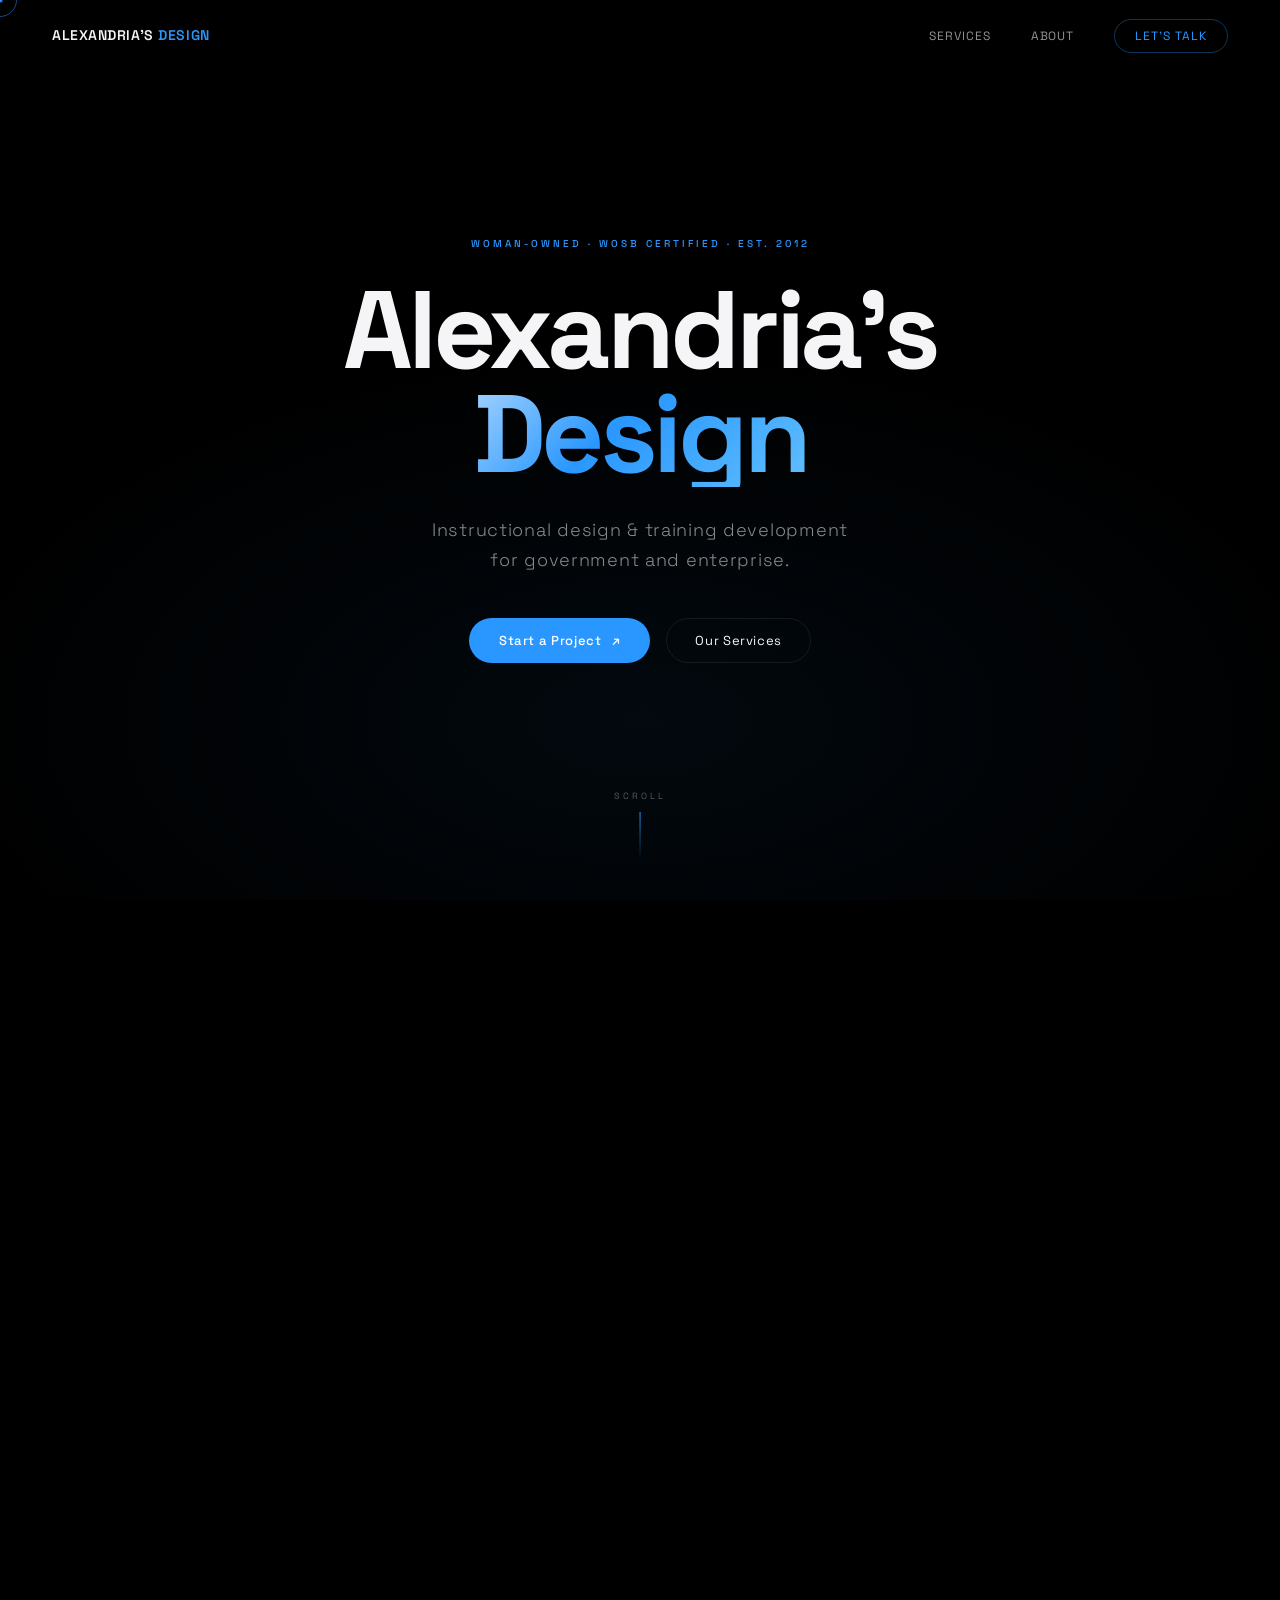
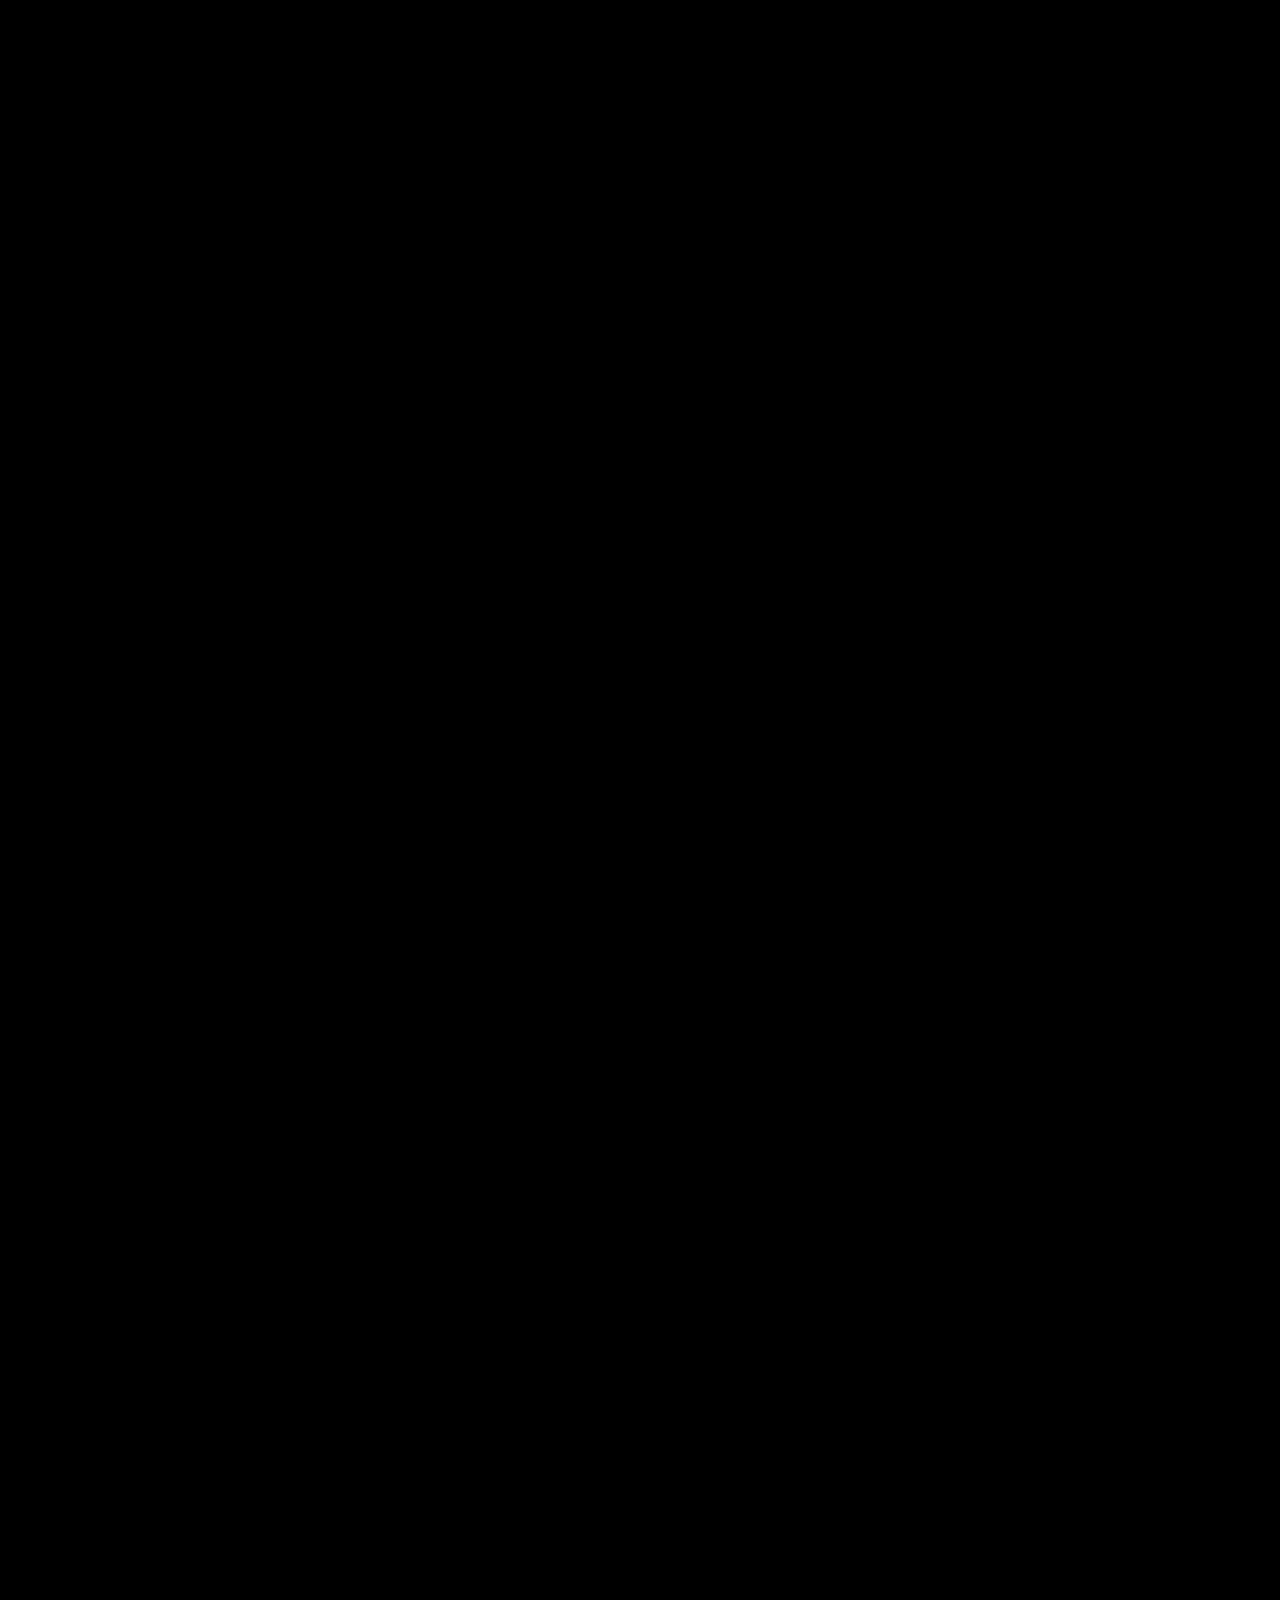
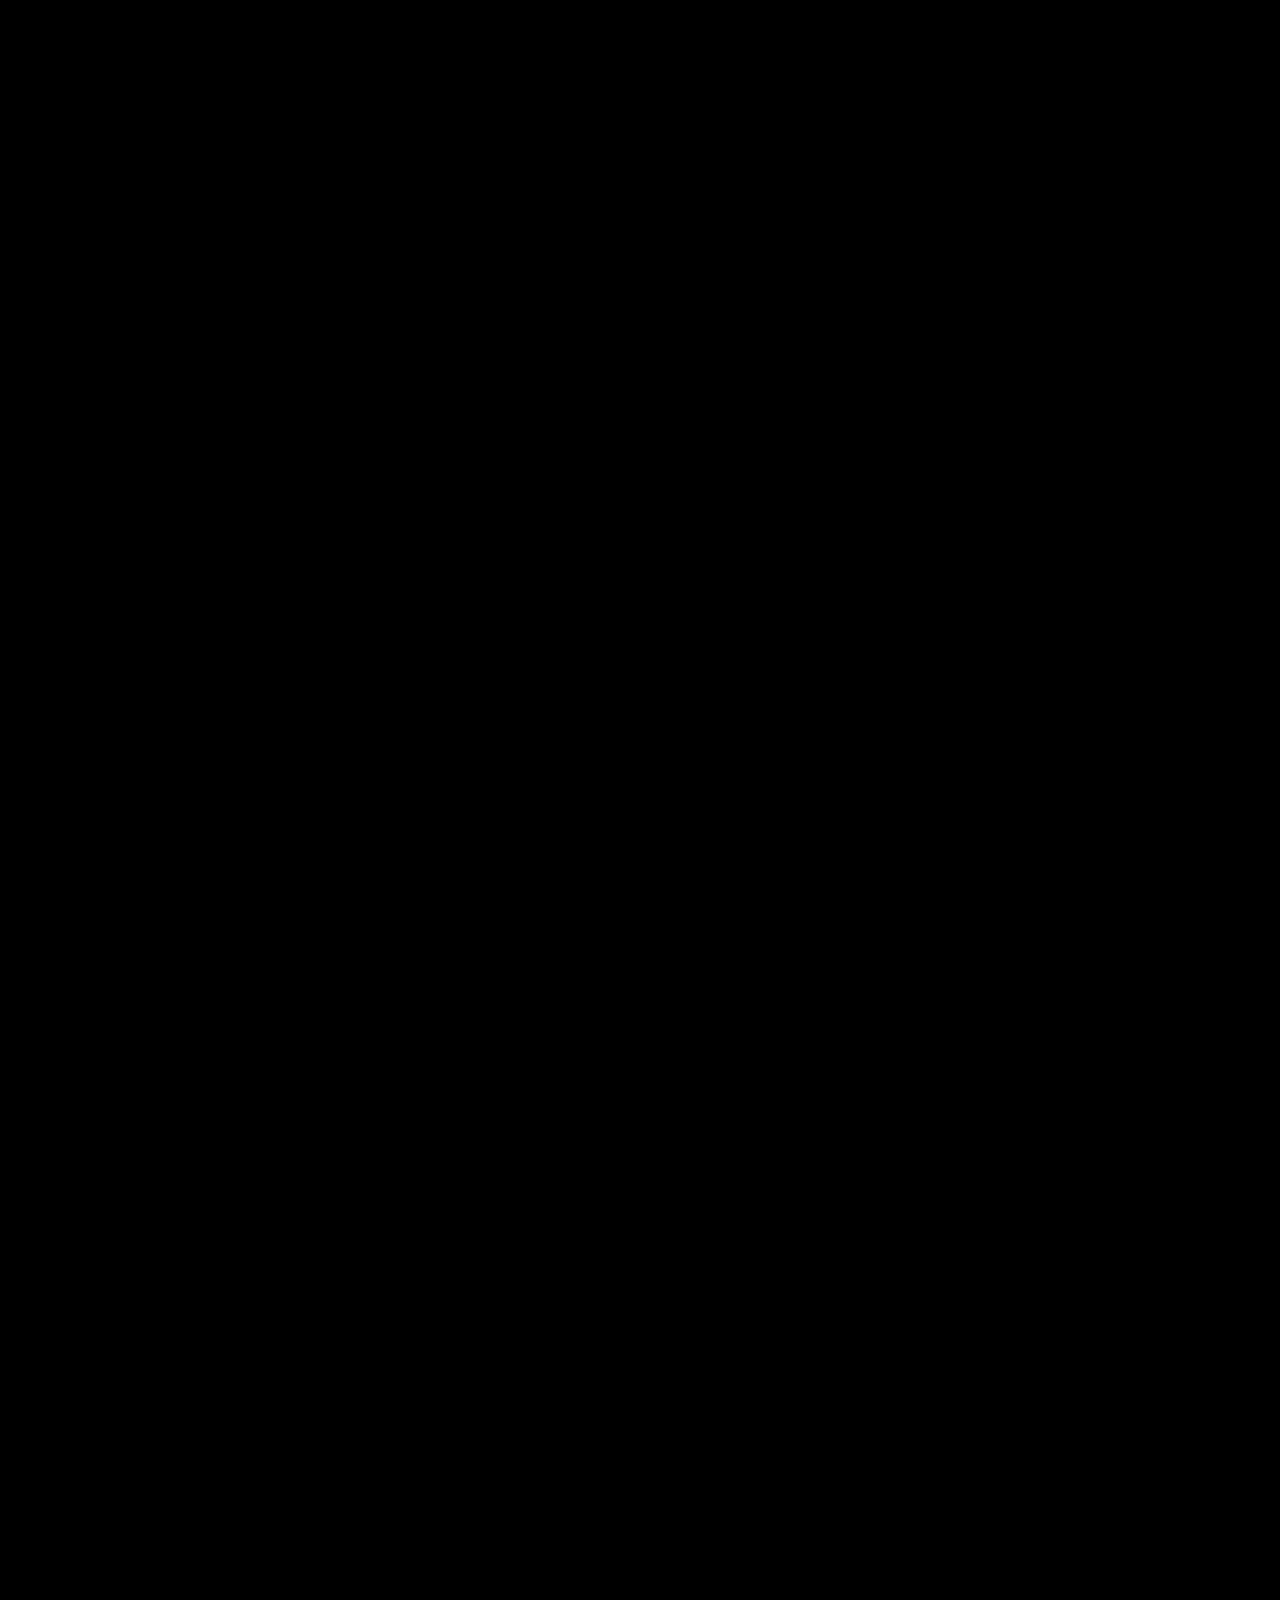
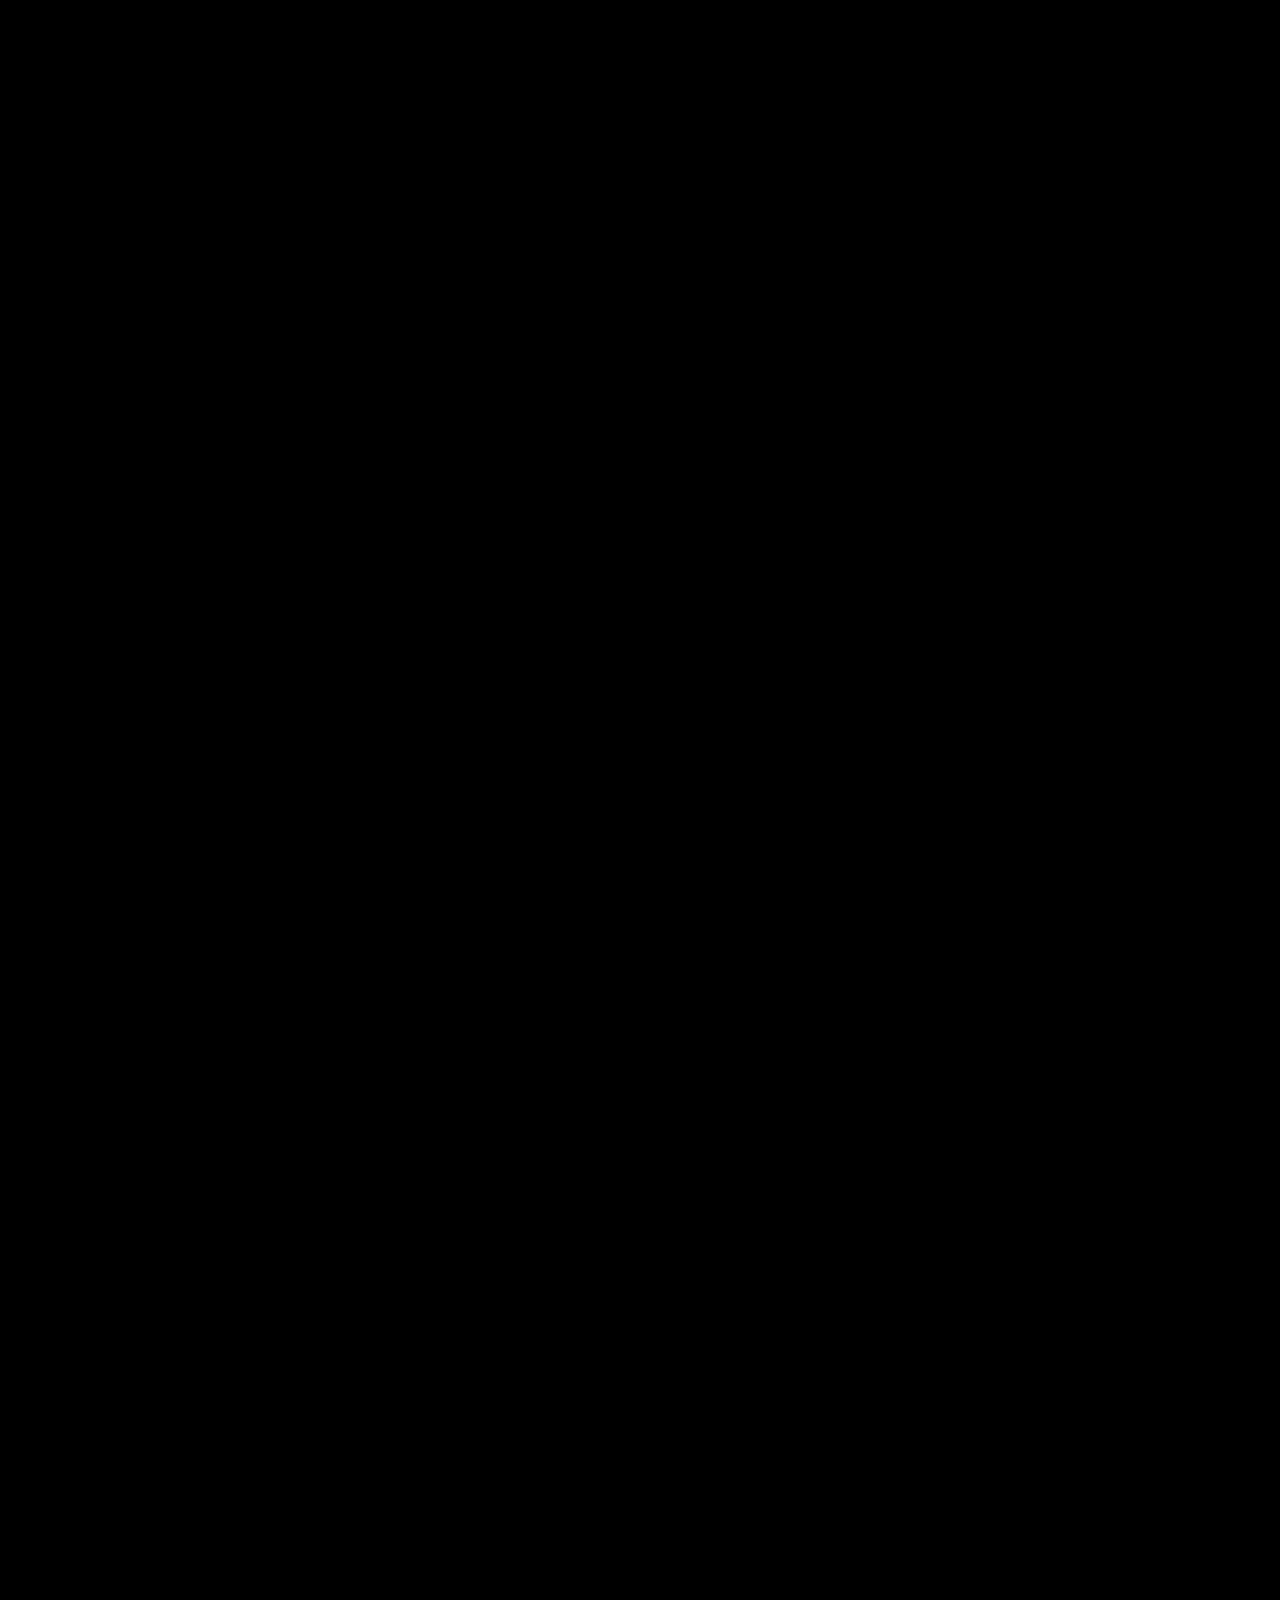
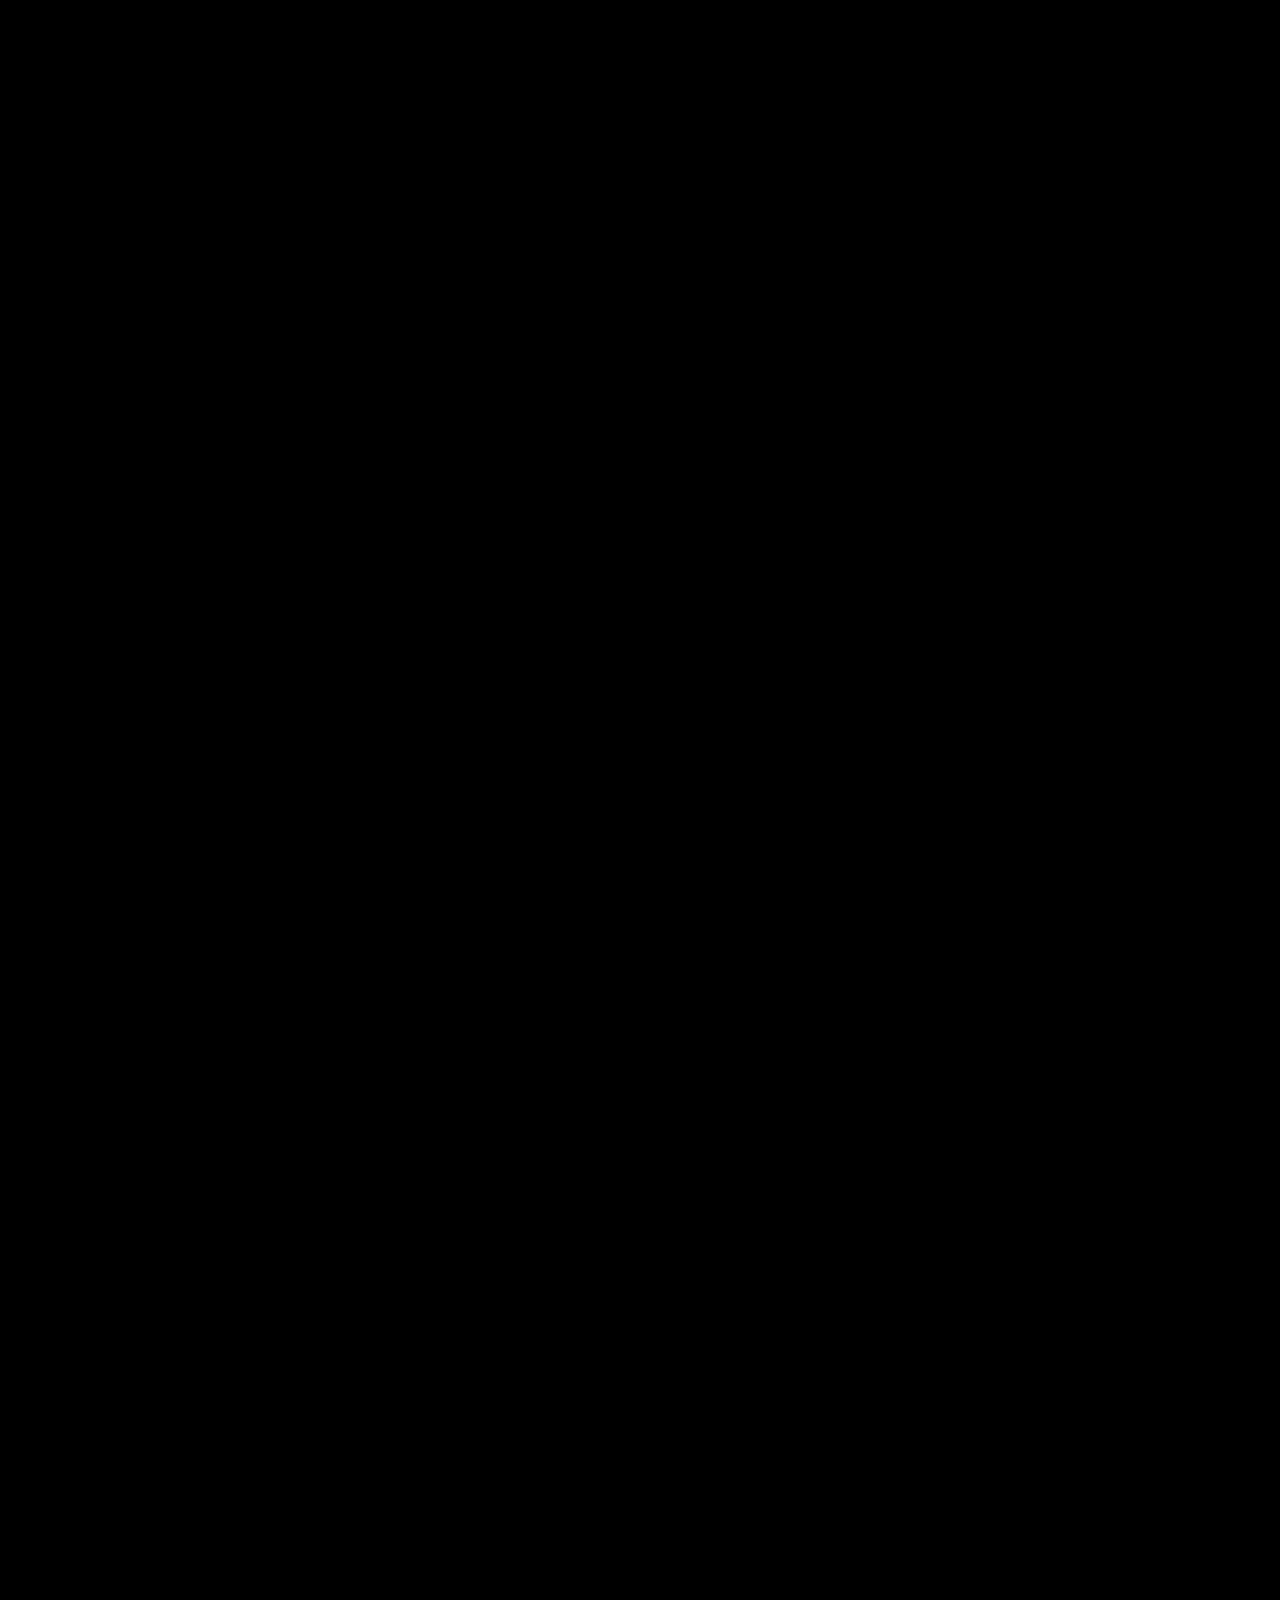
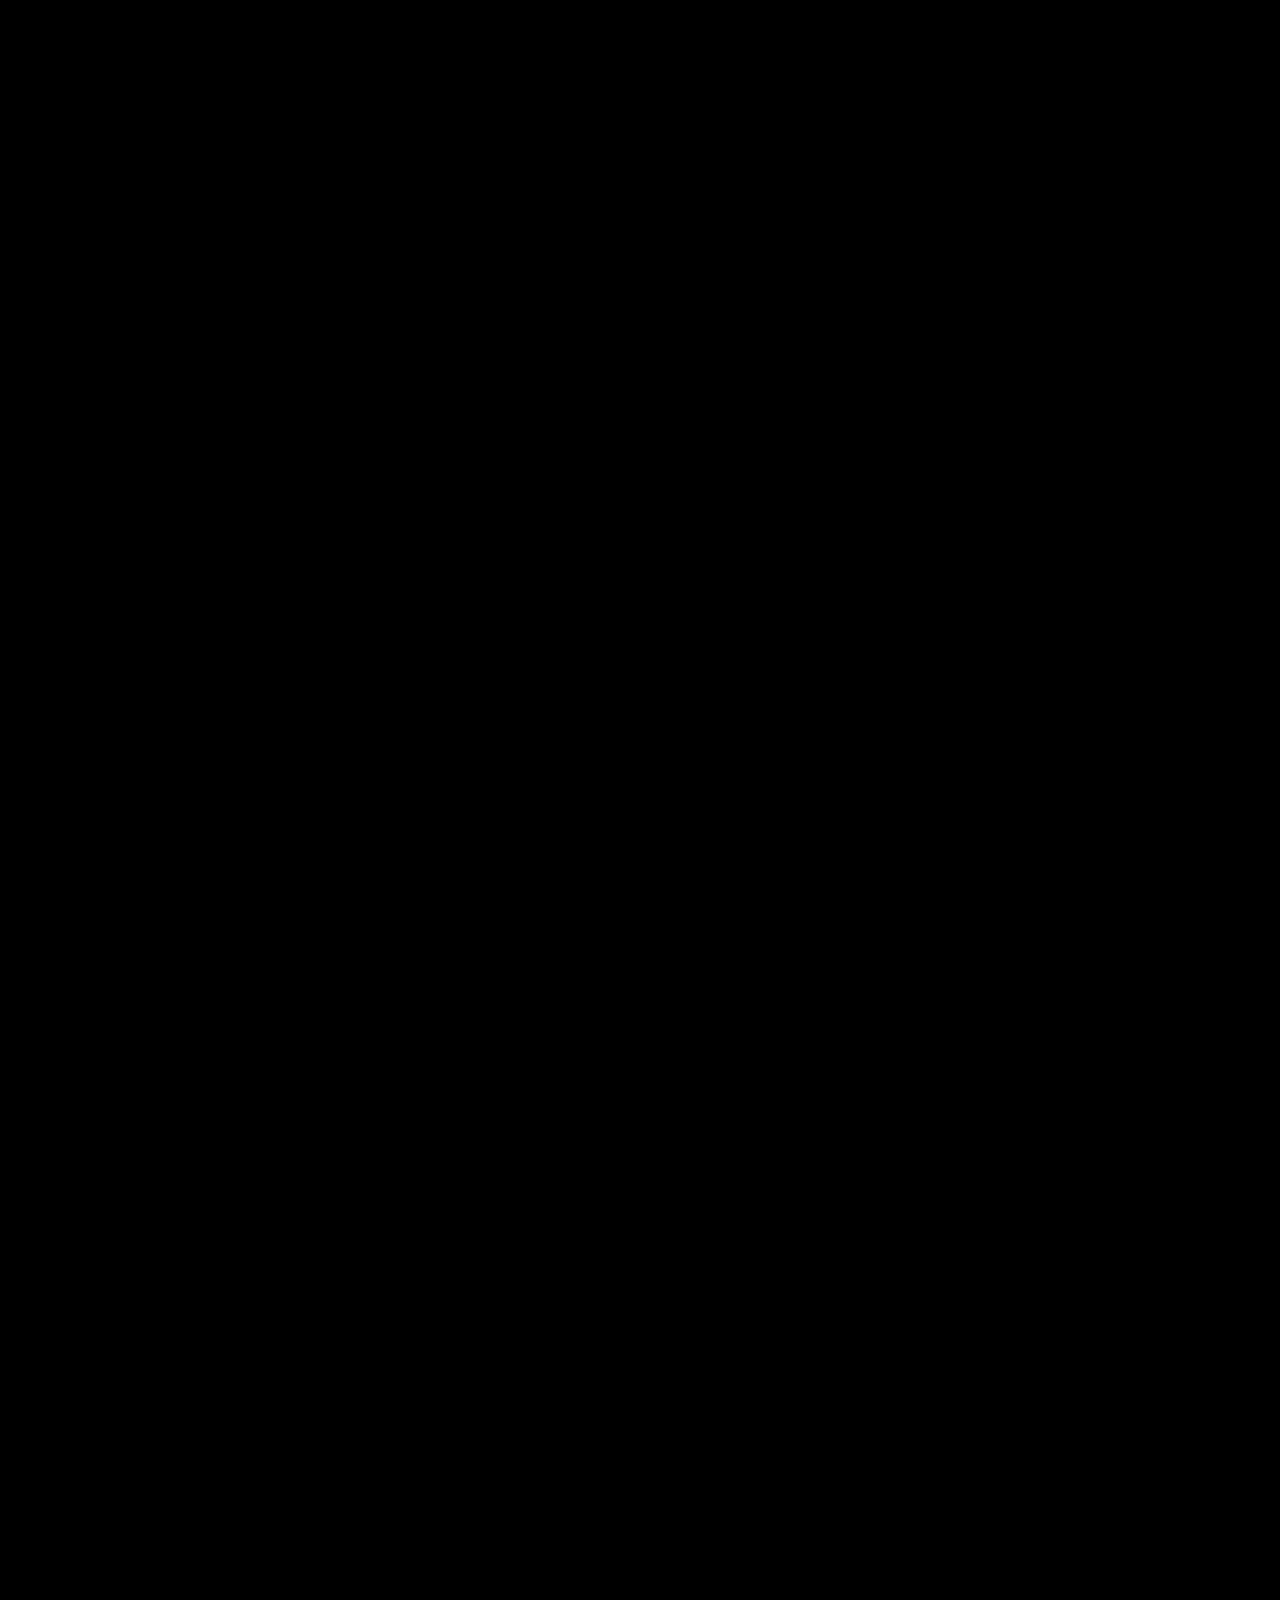
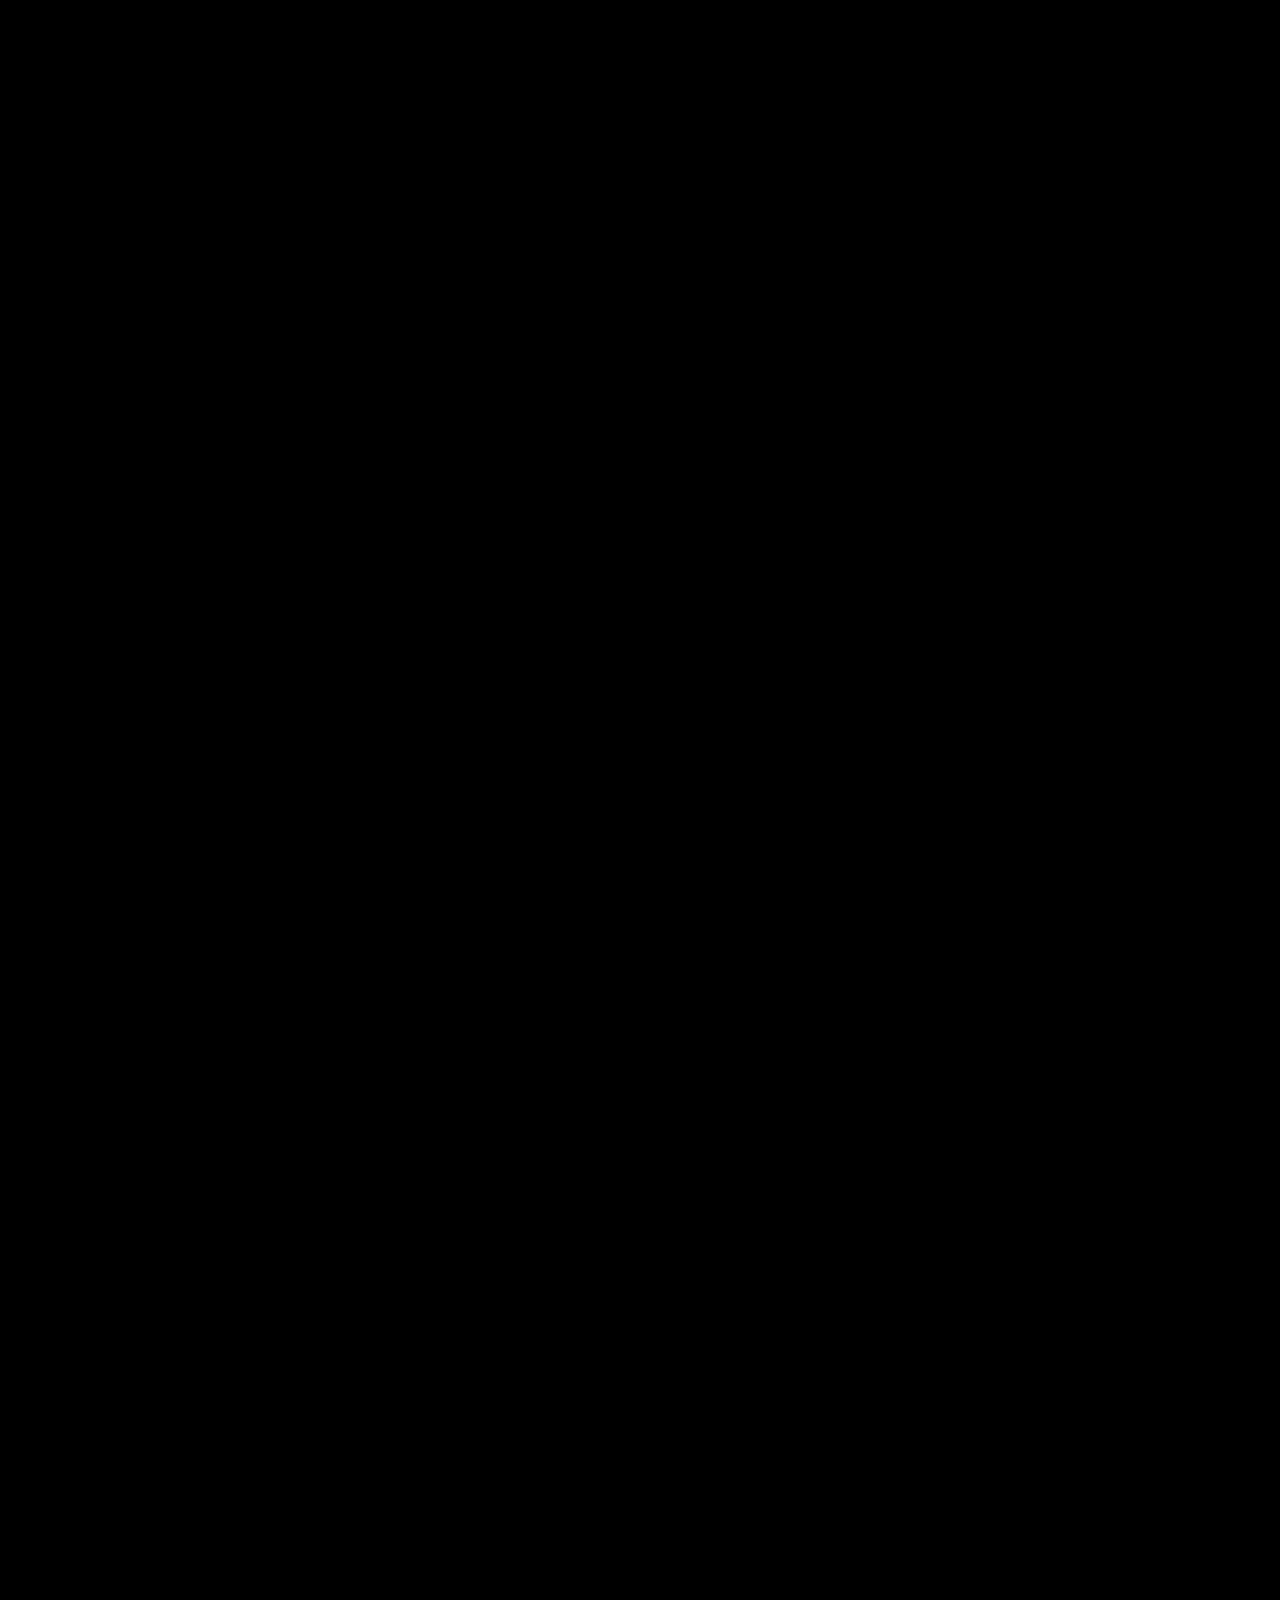
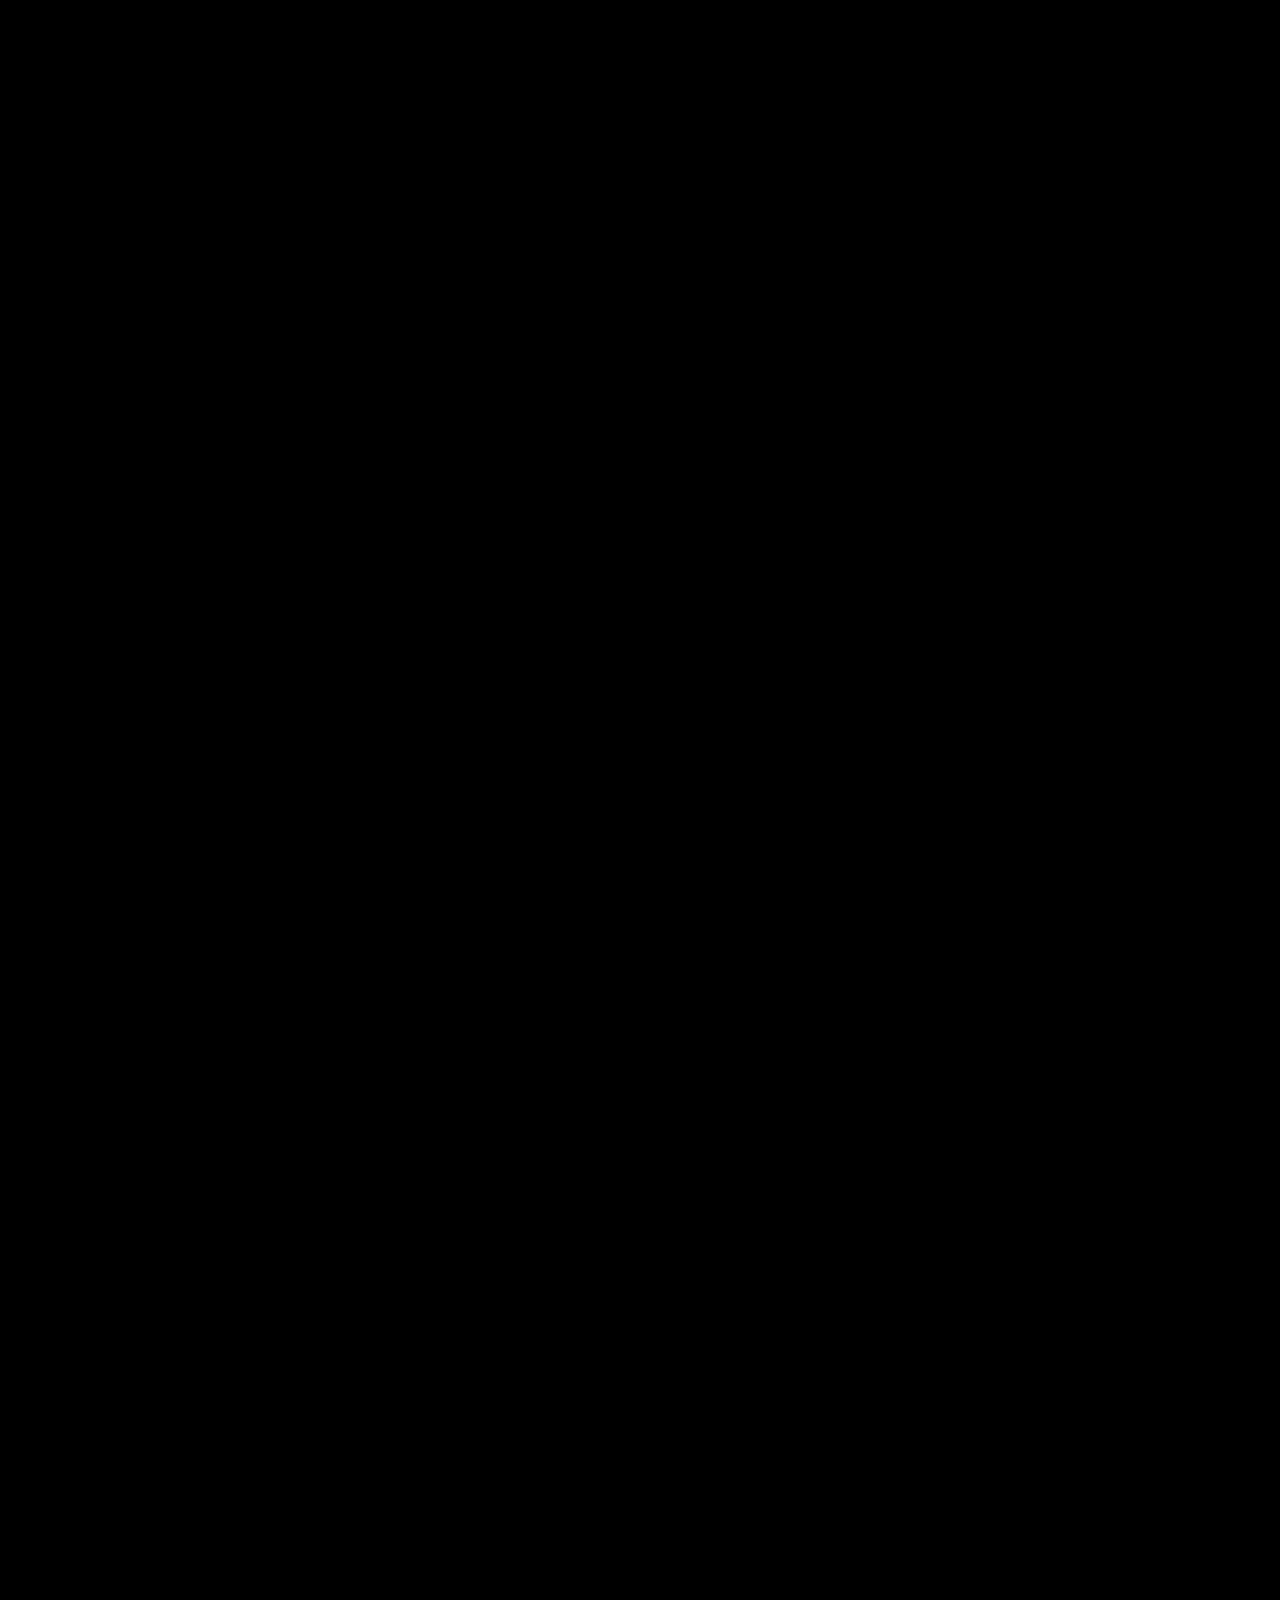
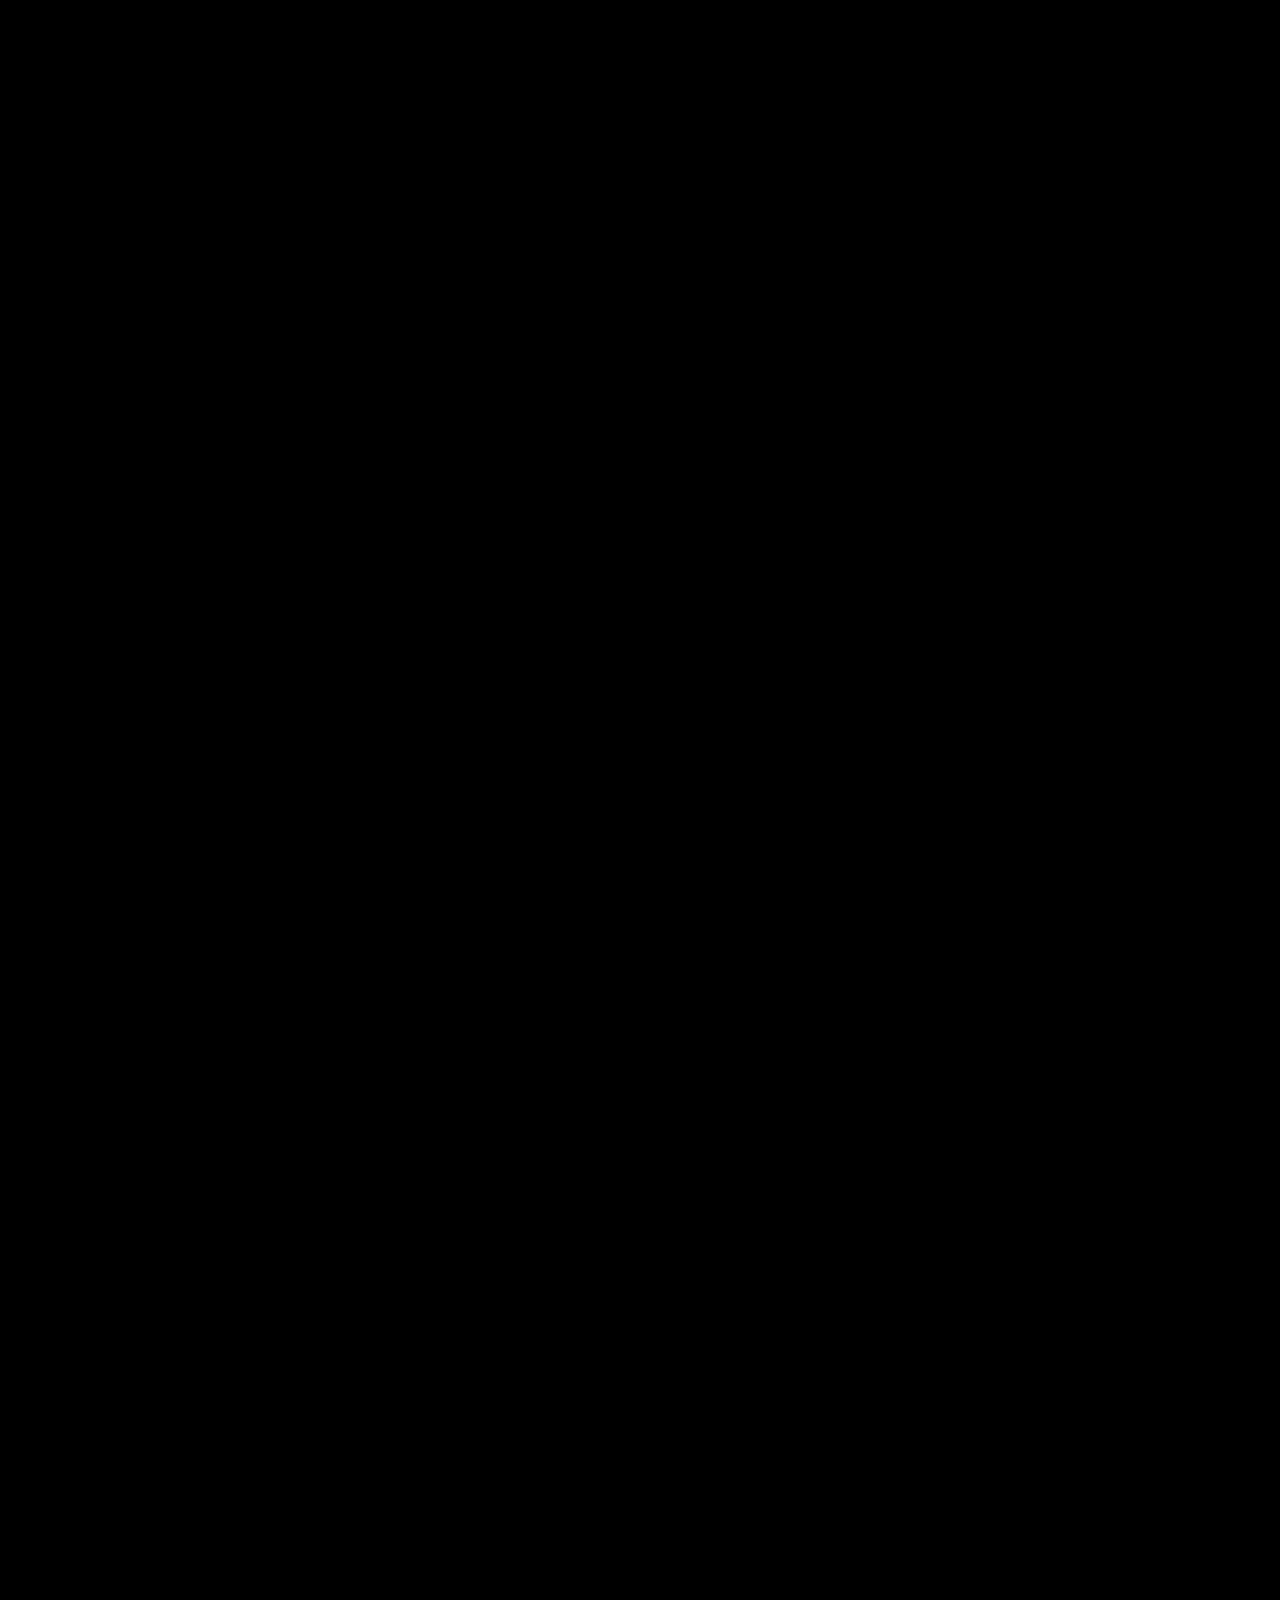
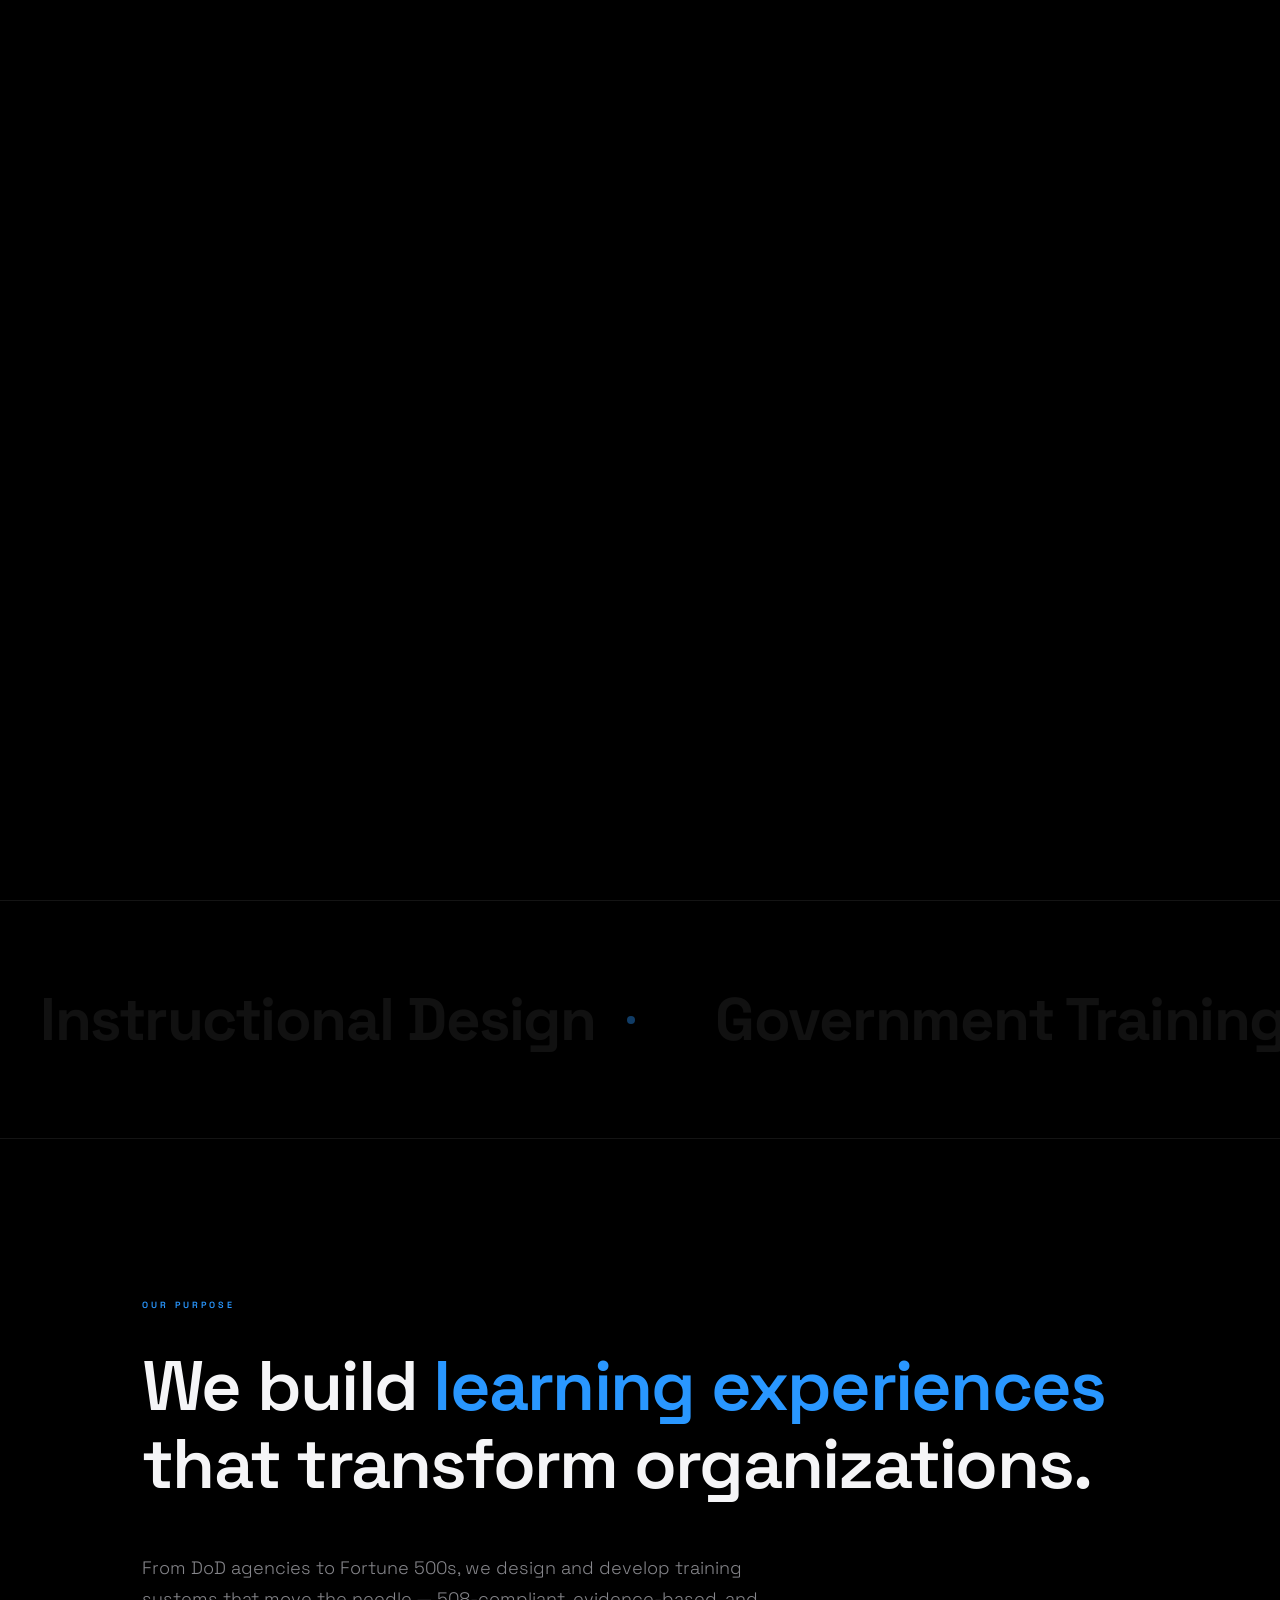
==== commit 36b7d8cd: "Rebuild cinematic site with proper scroll-frame video scrubbing and full design overhaul - Replace 7" ====
--- a/cinematic/index.html
+++ b/cinematic/index.html
@@ -4,71 +4,75 @@
   <meta charset="UTF-8">
   <meta name="viewport" content="width=device-width, initial-scale=1.0">
   <title>Alexandria's Design — Instructional Design & Training Development</title>
-  <meta name="description" content="Woman-owned instructional design & training development for government and enterprise. WOSB certified.">
+  <meta name="description" content="Woman-owned instructional design & training development for government and enterprise. WOSB certified. Dr. Marie Martin, Ed.L.D., Founder.">
   <link rel="preconnect" href="https://fonts.googleapis.com">
   <link rel="preconnect" href="https://fonts.gstatic.com" crossorigin>
-  <link href="https://fonts.googleapis.com/css2?family=Inter:ital,opsz,wght@0,14..32,100..900;1,14..32,100..900&display=swap" rel="stylesheet">
+  <link href="https://fonts.googleapis.com/css2?family=Inter:ital,opsz,wght@0,14..32,100..900;1,14..32,100..900&family=Space+Grotesk:wght@300;400;500;600;700&display=swap" rel="stylesheet">
 
   <style>
-    *, *::before, *::after { margin: 0; padding: 0; box-sizing: border-box; }
+    *, *::before, *::after {
+      margin: 0; padding: 0; box-sizing: border-box;
+    }
 
     :root {
       --bg: #000000;
       --blue: #2997FF;
-      --blue-dim: rgba(41, 151, 255, 0.12);
-      --blue-glow: rgba(41, 151, 255, 0.45);
+      --blue-dim: rgba(41, 151, 255, 0.10);
+      --blue-glow: rgba(41, 151, 255, 0.40);
+      --blue-mid: rgba(41, 151, 255, 0.55);
       --text: #F5F5F7;
       --muted: #86868B;
-      --border: rgba(255, 255, 255, 0.1);
-      --card: rgba(255, 255, 255, 0.04);
+      --border: rgba(255, 255, 255, 0.08);
+      --card: rgba(255, 255, 255, 0.03);
     }
 
     html {
       background: var(--bg);
       overflow-x: hidden;
+      scroll-behavior: smooth;
     }
 
     body {
-      font-family: 'Inter', -apple-system, BlinkMacSystemFont, sans-serif;
+      font-family: 'Space Grotesk', 'Inter', -apple-system, BlinkMacSystemFont, sans-serif;
       background: var(--bg);
       color: var(--text);
       overflow-x: hidden;
       cursor: none;
     }
 
-    /* ─── CUSTOM CURSOR ──────────────────────────────────────────── */
-    .cursor-dot {
+    /* ─── CUSTOM CURSOR ──────────────────────────────────── */
+    #cursorDot {
       position: fixed;
-      width: 6px;
-      height: 6px;
+      width: 5px;
+      height: 5px;
       background: var(--blue);
       border-radius: 50%;
       pointer-events: none;
       z-index: 9999;
       transform: translate(-50%, -50%);
-      transition: transform 0.05s ease;
-    }
-
-    .cursor-ring {
+      mix-blend-mode: screen;
+    }
+
+    #cursorRing {
       position: fixed;
-      width: 32px;
-      height: 32px;
-      border: 1px solid rgba(41, 151, 255, 0.6);
+      width: 34px;
+      height: 34px;
+      border: 1.5px solid rgba(41, 151, 255, 0.5);
       border-radius: 50%;
       pointer-events: none;
       z-index: 9998;
       transform: translate(-50%, -50%);
-      transition: all 0.15s ease;
-    }
-
-    .cursor-ring.hovering {
-      width: 52px;
-      height: 52px;
+      transition: width 0.3s ease, height 0.3s ease, border-color 0.3s ease, background 0.3s ease;
+    }
+
+    #cursorRing.hovering {
+      width: 56px;
+      height: 56px;
       border-color: var(--blue);
-      background: rgba(41, 151, 255, 0.08);
-    }
-
-    /* ─── IMAGE TRAIL ────────────────────────────────────────────── */
+      background: rgba(41, 151, 255, 0.07);
+    }
+
+    /* ─── IMAGE TRAIL ────────────────────────────────────── */
     .trail-img {
       position: fixed;
       pointer-events: none;
@@ -77,52 +81,152 @@
       opacity: 0;
       object-fit: cover;
       transform: translate(-50%, -60%) scale(0.85) rotate(0deg);
-      transition: opacity 0.15s ease, transform 0.6s cubic-bezier(0.23, 1, 0.32, 1);
       will-change: transform, opacity;
     }
 
-    /* ─── HERO SCROLL CONTAINER ──────────────────────────────────── */
-    .hero-scroll-container {
-      /* Height = seconds * 100vh for scrub zone; set via JS */
+    /* ─── SCROLL PROGRESS ────────────────────────────────── */
+    #scrollProgress {
+      position: fixed;
+      top: 0; left: 0;
+      height: 2px;
+      width: 0%;
+      background: linear-gradient(90deg, #2997FF, #7dd3fc);
+      z-index: 9997;
+      box-shadow: 0 0 10px var(--blue-glow);
+      transition: width 0.05s linear;
+    }
+
+    /* ─── NAV ────────────────────────────────────────────── */
+    #mainNav {
+      position: fixed;
+      top: 0; left: 0; right: 0;
+      z-index: 500;
+      padding: 24px 52px;
+      display: flex;
+      align-items: center;
+      justify-content: space-between;
+      transition: background 0.5s ease, backdrop-filter 0.5s ease, border-color 0.5s ease;
+      border-bottom: 1px solid transparent;
+    }
+
+    #mainNav.scrolled {
+      background: rgba(0, 0, 0, 0.75);
+      backdrop-filter: blur(24px);
+      -webkit-backdrop-filter: blur(24px);
+      border-color: var(--border);
+    }
+
+    .nav-logo {
+      font-size: 14px;
+      font-weight: 600;
+      letter-spacing: 0.04em;
+      color: var(--text);
+      text-decoration: none;
+      text-transform: uppercase;
+    }
+
+    .nav-logo em {
+      color: var(--blue);
+      font-style: normal;
+    }
+
+    .nav-links {
+      display: flex;
+      gap: 40px;
+      list-style: none;
+    }
+
+    .nav-links a {
+      font-size: 12px;
+      font-weight: 400;
+      color: rgba(245,245,247,0.6);
+      text-decoration: none;
+      letter-spacing: 0.08em;
+      text-transform: uppercase;
+      transition: color 0.25s ease;
+    }
+
+    .nav-links a:hover { color: var(--text); }
+
+    .nav-cta {
+      font-size: 12px;
+      font-weight: 500;
+      color: var(--blue) !important;
+      border: 1px solid rgba(41,151,255,0.35);
+      padding: 8px 20px;
+      border-radius: 100px;
+      text-transform: uppercase !important;
+      letter-spacing: 0.06em;
+      transition: background 0.3s ease, border-color 0.3s ease !important;
+    }
+
+    .nav-cta:hover {
+      background: rgba(41, 151, 255, 0.12) !important;
+      border-color: var(--blue) !important;
+    }
+
+    /* ─── HERO SCROLL CONTAINER ──────────────────────────── */
+    /* This is the tall scroll zone. The video sticks inside it. */
+    #heroScrollContainer {
       position: relative;
-    }
-
-    .hero-sticky {
+      /* height set by JS: duration * 100vh */
+    }
+
+    #heroSticky {
       position: sticky;
       top: 0;
       width: 100%;
       height: 100vh;
       overflow: hidden;
-    }
-
-    .hero-video {
+      background: #000;
+    }
+
+    #heroVideo {
       position: absolute;
       inset: 0;
       width: 100%;
       height: 100%;
       object-fit: cover;
       display: block;
-    }
-
-    /* dark gradient over video */
+      will-change: auto;
+    }
+
+    /* Multi-layer dramatic overlay */
     .hero-overlay {
       position: absolute;
       inset: 0;
-      background: linear-gradient(
-        to bottom,
-        rgba(0,0,0,0.25) 0%,
-        rgba(0,0,0,0.05) 40%,
-        rgba(0,0,0,0.55) 85%,
-        rgba(0,0,0,0.95) 100%
-      );
       z-index: 1;
-    }
-
-    /* ─── HERO TEXT ──────────────────────────────────────────────── */
-    .hero-content {
+      background:
+        linear-gradient(to bottom,
+          rgba(0,0,0,0.55) 0%,
+          rgba(0,0,0,0.10) 30%,
+          rgba(0,0,0,0.15) 60%,
+          rgba(0,0,0,0.80) 88%,
+          rgba(0,0,0,1.00) 100%
+        );
+    }
+
+    /* Vignette */
+    .hero-vignette {
       position: absolute;
       inset: 0;
       z-index: 2;
+      background: radial-gradient(ellipse at center, transparent 50%, rgba(0,0,0,0.5) 100%);
+    }
+
+    /* Blue atmospheric tint */
+    .hero-tint {
+      position: absolute;
+      inset: 0;
+      z-index: 3;
+      background: radial-gradient(ellipse 80% 60% at 50% 80%, rgba(41,151,255,0.06) 0%, transparent 70%);
+    }
+
+    /* ─── HERO TEXT ──────────────────────────────────────── */
+    #heroContent {
+      position: absolute;
+      inset: 0;
+      z-index: 10;
       display: flex;
       flex-direction: column;
       align-items: center;
@@ -132,517 +236,121 @@
     }
 
     .hero-eyebrow {
-      font-size: 11px;
-      font-weight: 600;
-      letter-spacing: 0.22em;
+      font-size: 10px;
+      font-weight: 500;
+      letter-spacing: 0.30em;
       text-transform: uppercase;
       color: var(--blue);
-      opacity: 0;
-      transform: translateY(18px);
-      transition: opacity 0.7s ease, transform 0.7s ease;
-      margin-bottom: 20px;
+      margin-bottom: 28px;
+      opacity: 0;
+      transform: translateY(20px);
+      transition: opacity 0.8s ease, transform 0.8s ease;
     }
 
     .hero-title {
-      font-size: clamp(44px, 8vw, 96px);
+      font-size: clamp(52px, 9vw, 110px);
       font-weight: 700;
-      letter-spacing: -0.03em;
-      line-height: 1.02;
+      letter-spacing: -0.04em;
+      line-height: 0.95;
+      max-width: 1000px;
+      opacity: 0;
+      transform: translateY(32px);
+      transition: opacity 1s ease 0.12s, transform 1s ease 0.12s;
+    }
+
+    .hero-title .line1 {
+      display: block;
       color: var(--text);
-      opacity: 0;
-      transform: translateY(28px);
-      transition: opacity 0.9s ease 0.15s, transform 0.9s ease 0.15s;
-      max-width: 900px;
-    }
-
-    .hero-title span {
-      background: linear-gradient(135deg, #fff 0%, #2997FF 60%, #7dd3fc 100%);
+    }
+
+    .hero-title .line2 {
+      display: block;
+      background: linear-gradient(135deg, #fff 0%, #2997FF 45%, #7dd3fc 100%);
       -webkit-background-clip: text;
       -webkit-text-fill-color: transparent;
       background-clip: text;
     }
 
     .hero-tagline {
-      font-size: clamp(15px, 2vw, 19px);
+      font-size: clamp(14px, 1.8vw, 18px);
       font-weight: 300;
-      color: rgba(245,245,247,0.65);
-      letter-spacing: 0.02em;
-      margin-top: 24px;
-      opacity: 0;
-      transform: translateY(18px);
-      transition: opacity 0.8s ease 0.3s, transform 0.8s ease 0.3s;
-      max-width: 560px;
-    }
-
-    .hero-scroll-cue {
+      color: rgba(245,245,247,0.55);
+      letter-spacing: 0.04em;
+      margin-top: 28px;
+      max-width: 520px;
+      line-height: 1.65;
+      opacity: 0;
+      transform: translateY(20px);
+      transition: opacity 0.9s ease 0.28s, transform 0.9s ease 0.28s;
+    }
+
+    .hero-cta-row {
+      display: flex;
+      gap: 16px;
+      margin-top: 44px;
+      opacity: 0;
+      transform: translateY(20px);
+      transition: opacity 0.8s ease 0.45s, transform 0.8s ease 0.45s;
+    }
+
+    /* Active state */
+    .hero-text-visible .hero-eyebrow,
+    .hero-text-visible .hero-title,
+    .hero-text-visible .hero-tagline,
+    .hero-text-visible .hero-cta-row {
+      opacity: 1;
+      transform: translateY(0);
+    }
+
+    /* ─── SCROLL CUE ─────────────────────────────────────── */
+    #heroScrollCue {
       position: absolute;
-      bottom: 36px;
+      bottom: 40px;
       left: 50%;
       transform: translateX(-50%);
-      z-index: 3;
+      z-index: 11;
       display: flex;
       flex-direction: column;
       align-items: center;
-      gap: 8px;
-      opacity: 0;
-      transition: opacity 0.6s ease 1.2s;
-    }
-
-    .hero-scroll-cue span {
-      font-size: 10px;
-      letter-spacing: 0.2em;
+      gap: 10px;
+      opacity: 0;
+      transition: opacity 0.6s ease;
+    }
+
+    #heroScrollCue span {
+      font-size: 9px;
+      letter-spacing: 0.35em;
       text-transform: uppercase;
-      color: rgba(245,245,247,0.4);
-    }
-
-    .scroll-arrow {
+      color: rgba(245,245,247,0.35);
+    }
+
+    .scroll-line {
       width: 1px;
-      height: 40px;
+      height: 48px;
       background: linear-gradient(to bottom, var(--blue), transparent);
-      animation: scrollPulse 2s ease infinite;
-    }
-
-    @keyframes scrollPulse {
-      0%, 100% { opacity: 0.3; transform: scaleY(1); }
-      50% { opacity: 1; transform: scaleY(1.15); }
-    }
-
-    /* hero text active state */
-    .hero-text-visible .hero-eyebrow,
-    .hero-text-visible .hero-title,
-    .hero-text-visible .hero-tagline {
-      opacity: 1;
-      transform: translateY(0);
-    }
-
-    .hero-text-visible .hero-scroll-cue {
-      opacity: 1;
-    }
-
-    /* hero text fade out mid-scroll */
-    .hero-content.fading {
-      pointer-events: none;
-    }
-
-    /* ─── PROGRESS BAR ───────────────────────────────────────────── */
-    .scroll-progress {
-      position: fixed;
-      top: 0;
-      left: 0;
-      height: 2px;
-      background: var(--blue);
-      z-index: 9997;
-      width: 0%;
-      transition: width 0.05s linear;
-      box-shadow: 0 0 8px var(--blue-glow);
-    }
-
-    /* ─── NAV ────────────────────────────────────────────────────── */
-    .nav {
-      position: fixed;
-      top: 0;
-      left: 0;
-      right: 0;
-      z-index: 500;
-      padding: 22px 48px;
-      display: flex;
-      align-items: center;
-      justify-content: space-between;
-      transition: background 0.4s ease, backdrop-filter 0.4s ease;
-    }
-
-    .nav.scrolled {
-      background: rgba(0, 0, 0, 0.72);
-      backdrop-filter: blur(20px);
-      -webkit-backdrop-filter: blur(20px);
-      border-bottom: 1px solid var(--border);
-    }
-
-    .nav-logo {
-      font-size: 15px;
-      font-weight: 600;
-      letter-spacing: 0.01em;
-      color: var(--text);
-      text-decoration: none;
-    }
-
-    .nav-logo em {
-      color: var(--blue);
-      font-style: normal;
-    }
-
-    .nav-links {
-      display: flex;
-      gap: 36px;
-      list-style: none;
-    }
-
-    .nav-links a {
-      font-size: 13px;
-      font-weight: 400;
-      color: rgba(245,245,247,0.7);
-      text-decoration: none;
-      letter-spacing: 0.02em;
-      transition: color 0.25s ease;
-    }
-
-    .nav-links a:hover { color: var(--text); }
-
-    .nav-cta {
-      font-size: 13px;
-      font-weight: 500;
-      color: var(--blue) !important;
-      border: 1px solid rgba(41,151,255,0.4);
-      padding: 7px 18px;
-      border-radius: 100px;
-      transition: background 0.25s ease, border-color 0.25s ease !important;
-    }
-
-    .nav-cta:hover {
-      background: var(--blue-dim);
-      border-color: var(--blue) !important;
-    }
-
-    /* ─── MAIN CONTENT (below hero scrub) ───────────────────────── */
-    .main-content {
-      position: relative;
-      background: var(--bg);
-      z-index: 2;
-    }
-
-    section {
-      padding: 120px 48px;
-      max-width: 1200px;
-      margin: 0 auto;
-    }
-
-    /* ─── SECTION LABELS ─────────────────────────────────────────── */
-    .section-label {
-      font-size: 11px;
-      font-weight: 600;
-      letter-spacing: 0.22em;
+      animation: scrollBounce 2.2s ease-in-out infinite;
+    }
+
+    @keyframes scrollBounce {
+      0%, 100% { opacity: 0.25; transform: scaleY(0.8); }
+      50% { opacity: 1; transform: scaleY(1); }
+    }
+
+    /* ─── SCROLL PHASE LABEL ─────────────────────────────── */
+    #heroPhaseLabel {
+      position: absolute;
+      bottom: 44px;
+      right: 52px;
+      z-index: 11;
+      font-size: 9px;
+      letter-spacing: 0.25em;
       text-transform: uppercase;
-      color: var(--blue);
-      margin-bottom: 24px;
-      display: block;
-    }
-
-    /* ─── KINETIC TEXT (MISSION) ─────────────────────────────────── */
-    .mission-section {
-      padding-top: 140px;
-    }
-
-    .kinetic-text {
-      font-size: clamp(32px, 5.5vw, 66px);
-      font-weight: 700;
-      line-height: 1.12;
-      letter-spacing: -0.025em;
-      color: var(--text);
-      max-width: 860px;
-    }
-
-    .kinetic-word {
-      display: inline-block;
-      opacity: 0;
-      transform: translateY(30px);
-      transition: opacity 0.55s ease, transform 0.55s ease;
-      margin-right: 0.25em;
-    }
-
-    .kinetic-word.visible {
-      opacity: 1;
-      transform: translateY(0);
-    }
-
-    .kinetic-word.blue { color: var(--blue); }
-
-    .mission-sub {
-      font-size: 18px;
-      font-weight: 300;
-      color: var(--muted);
-      line-height: 1.65;
-      margin-top: 40px;
-      max-width: 520px;
-      opacity: 0;
-      transform: translateY(20px);
-      transition: opacity 0.7s ease 0.2s, transform 0.7s ease 0.2s;
-    }
-
-    .mission-sub.visible {
-      opacity: 1;
-      transform: translateY(0);
-    }
-
-    /* ─── SERVICES GRID ──────────────────────────────────────────── */
-    .services-section { padding-top: 0; }
-
-    .services-header {
-      margin-bottom: 56px;
-    }
-
-    .services-header h2 {
-      font-size: clamp(28px, 4vw, 48px);
-      font-weight: 700;
-      letter-spacing: -0.025em;
-      line-height: 1.1;
-    }
-
-    .services-grid {
-      display: grid;
-      grid-template-columns: repeat(3, 1fr);
-      gap: 16px;
-    }
-
-    .service-card {
-      background: var(--card);
-      border: 1px solid var(--border);
-      border-radius: 18px;
-      padding: 40px 36px;
-      position: relative;
-      overflow: hidden;
-      opacity: 0;
-      transform: translateY(36px);
-      transition: opacity 0.6s ease, transform 0.6s ease,
-                  background 0.3s ease, border-color 0.3s ease,
-                  box-shadow 0.3s ease;
-      cursor: none;
-    }
-
-    .service-card::before {
-      content: '';
-      position: absolute;
-      inset: 0;
-      background: radial-gradient(circle at 30% 20%, rgba(41,151,255,0.07), transparent 60%);
-      opacity: 0;
-      transition: opacity 0.4s ease;
-    }
-
-    .service-card:hover::before { opacity: 1; }
-
-    .service-card:hover {
-      background: rgba(255,255,255,0.065);
-      border-color: rgba(41,151,255,0.3);
-      box-shadow: 0 12px 48px rgba(0,0,0,0.5), 0 0 0 1px rgba(41,151,255,0.1);
-      transform: translateY(-4px) !important;
-    }
-
-    .service-card.visible {
-      opacity: 1;
-      transform: translateY(0);
-    }
-
-    .service-icon {
-      width: 44px;
-      height: 44px;
-      border-radius: 12px;
-      background: var(--blue-dim);
-      border: 1px solid rgba(41,151,255,0.2);
-      display: flex;
-      align-items: center;
-      justify-content: center;
-      margin-bottom: 24px;
-      font-size: 20px;
-    }
-
-    .service-card h3 {
-      font-size: 18px;
-      font-weight: 600;
-      letter-spacing: -0.01em;
-      color: var(--text);
-      margin-bottom: 12px;
-    }
-
-    .service-card p {
-      font-size: 14px;
-      font-weight: 300;
-      color: var(--muted);
-      line-height: 1.65;
-    }
-
-    .service-arrow {
-      position: absolute;
-      bottom: 28px;
-      right: 28px;
-      width: 28px;
-      height: 28px;
-      border-radius: 50%;
-      border: 1px solid var(--border);
-      display: flex;
-      align-items: center;
-      justify-content: center;
-      color: var(--muted);
-      font-size: 13px;
-      transition: border-color 0.3s ease, color 0.3s ease, transform 0.3s ease;
-    }
-
-    .service-card:hover .service-arrow {
-      border-color: var(--blue);
-      color: var(--blue);
-      transform: translate(2px, -2px);
-    }
-
-    /* ─── STATS BAR ──────────────────────────────────────────────── */
-    .stats-section {
-      padding: 0 48px 120px;
-      max-width: 1200px;
-      margin: 0 auto;
-    }
-
-    .stats-bar {
-      background: var(--card);
-      border: 1px solid var(--border);
-      border-radius: 20px;
-      padding: 56px 64px;
-      display: grid;
-      grid-template-columns: repeat(4, 1fr);
-      gap: 0;
-      position: relative;
-      overflow: hidden;
-    }
-
-    .stats-bar::before {
-      content: '';
-      position: absolute;
-      top: 0; left: 0; right: 0;
-      height: 1px;
-      background: linear-gradient(90deg, transparent, var(--blue), transparent);
-    }
-
-    .stat-item {
-      text-align: center;
-      padding: 0 24px;
-      border-right: 1px solid var(--border);
-      opacity: 0;
-      transform: translateY(20px);
-      transition: opacity 0.6s ease, transform 0.6s ease;
-    }
-
-    .stat-item:last-child { border-right: none; }
-
-    .stat-item.visible {
-      opacity: 1;
-      transform: translateY(0);
-    }
-
-    .stat-number {
-      font-size: clamp(36px, 4vw, 52px);
-      font-weight: 700;
-      letter-spacing: -0.03em;
-      color: var(--text);
-      line-height: 1;
-      margin-bottom: 10px;
-      font-variant-numeric: tabular-nums;
-    }
-
-    .stat-number span {
-      color: var(--blue);
-    }
-
-    .stat-label {
-      font-size: 13px;
-      font-weight: 400;
-      color: var(--muted);
-      letter-spacing: 0.04em;
-      text-transform: uppercase;
-    }
-
-    /* ─── CLIENT LOGOS ───────────────────────────────────────────── */
-    .clients-section {
-      padding-top: 0;
-      text-align: center;
-    }
-
-    .clients-label {
-      font-size: 12px;
-      font-weight: 500;
-      color: var(--muted);
-      letter-spacing: 0.18em;
-      text-transform: uppercase;
-      margin-bottom: 40px;
-    }
-
-    .clients-strip {
-      display: flex;
-      align-items: center;
-      justify-content: center;
-      gap: 0;
-      flex-wrap: wrap;
-      opacity: 0;
-      transform: translateY(20px);
-      transition: opacity 0.7s ease, transform 0.7s ease;
-    }
-
-    .clients-strip.visible {
-      opacity: 1;
-      transform: translateY(0);
-    }
-
-    .client-item {
-      padding: 18px 40px;
-      border-right: 1px solid var(--border);
-      font-size: 14px;
-      font-weight: 500;
-      color: rgba(245,245,247,0.35);
-      letter-spacing: 0.06em;
-      text-transform: uppercase;
-      transition: color 0.3s ease;
-      white-space: nowrap;
-    }
-
-    .client-item:last-child { border-right: none; }
-
-    .client-item:hover { color: rgba(245,245,247,0.75); }
-
-    /* ─── CTA SECTION ────────────────────────────────────────────── */
-    .cta-section {
-      text-align: center;
-      padding-bottom: 160px;
-    }
-
-    .cta-inner {
-      background: linear-gradient(135deg, rgba(41,151,255,0.06) 0%, rgba(0,0,0,0) 60%);
-      border: 1px solid rgba(41,151,255,0.15);
-      border-radius: 24px;
-      padding: 96px 48px;
-      position: relative;
-      overflow: hidden;
-      opacity: 0;
-      transform: translateY(30px);
-      transition: opacity 0.8s ease, transform 0.8s ease;
-    }
-
-    .cta-inner::before {
-      content: '';
-      position: absolute;
-      top: -1px; left: 15%; right: 15%;
-      height: 1px;
-      background: linear-gradient(90deg, transparent, var(--blue), transparent);
-    }
-
-    .cta-inner.visible {
-      opacity: 1;
-      transform: translateY(0);
-    }
-
-    .cta-inner h2 {
-      font-size: clamp(28px, 4.5vw, 52px);
-      font-weight: 700;
-      letter-spacing: -0.03em;
-      line-height: 1.1;
-      margin-bottom: 18px;
-      max-width: 680px;
-      margin-left: auto;
-      margin-right: auto;
-    }
-
-    .cta-inner p {
-      font-size: 17px;
-      font-weight: 300;
-      color: var(--muted);
-      margin-bottom: 44px;
-      line-height: 1.65;
-    }
-
+      color: rgba(245,245,247,0.22);
+      opacity: 0;
+      transition: opacity 0.5s ease;
+    }
+
+    /* ─── BUTTONS ────────────────────────────────────────── */
     .btn-primary {
       display: inline-flex;
       align-items: center;
@@ -650,160 +358,611 @@
       background: var(--blue);
       color: #fff;
       font-family: inherit;
-      font-size: 15px;
+      font-size: 13px;
+      font-weight: 500;
+      letter-spacing: 0.05em;
+      text-decoration: none;
+      padding: 14px 30px;
+      border-radius: 100px;
+      transition: transform 0.25s ease, box-shadow 0.25s ease;
+    }
+
+    .btn-primary:hover {
+      transform: translateY(-2px);
+      box-shadow: 0 10px 40px rgba(41,151,255,0.35);
+    }
+
+    .btn-ghost {
+      display: inline-flex;
+      align-items: center;
+      gap: 10px;
+      background: transparent;
+      color: var(--text);
+      font-family: inherit;
+      font-size: 13px;
+      font-weight: 400;
+      letter-spacing: 0.05em;
+      text-decoration: none;
+      padding: 13px 28px;
+      border-radius: 100px;
+      border: 1px solid var(--border);
+      transition: border-color 0.25s ease, background 0.25s ease;
+    }
+
+    .btn-ghost:hover {
+      border-color: rgba(255,255,255,0.3);
+      background: rgba(255,255,255,0.04);
+    }
+
+    /* ─── MAIN CONTENT SECTIONS ──────────────────────────── */
+    .main-content {
+      position: relative;
+      z-index: 1;
+      background: var(--bg);
+    }
+
+    /* ─── KINETIC MISSION ────────────────────────────────── */
+    .mission-section {
+      padding: 160px 52px 120px;
+      max-width: 1100px;
+      margin: 0 auto;
+    }
+
+    .section-label {
+      display: block;
+      font-size: 9px;
       font-weight: 600;
-      letter-spacing: 0.01em;
-      padding: 16px 36px;
-      border-radius: 100px;
-      text-decoration: none;
+      letter-spacing: 0.35em;
+      text-transform: uppercase;
+      color: var(--blue);
+      margin-bottom: 36px;
+    }
+
+    .kinetic-text {
+      font-size: clamp(32px, 5.5vw, 70px);
+      font-weight: 600;
+      letter-spacing: -0.025em;
+      line-height: 1.12;
+      color: var(--text);
+    }
+
+    .kinetic-word {
+      display: inline-block;
+      opacity: 0;
+      transform: translateY(26px) skewY(2deg);
+      transition: opacity 0.6s ease, transform 0.6s cubic-bezier(0.22, 1, 0.36, 1);
+    }
+
+    .kinetic-word.blue {
+      color: var(--blue);
+    }
+
+    .kinetic-word.visible {
+      opacity: 1;
+      transform: translateY(0) skewY(0);
+    }
+
+    .mission-sub {
+      font-size: clamp(15px, 1.6vw, 18px);
+      font-weight: 300;
+      color: var(--muted);
+      line-height: 1.75;
+      max-width: 620px;
+      margin-top: 48px;
+      opacity: 0;
+      transform: translateY(20px);
+      transition: opacity 0.8s ease, transform 0.8s ease;
+    }
+
+    .mission-sub.visible {
+      opacity: 1;
+      transform: translateY(0);
+    }
+
+    /* ─── SECTION DIVIDER ────────────────────────────────── */
+    .section-divider {
       border: none;
-      cursor: none;
+      border-top: 1px solid var(--border);
+      margin: 0 52px;
+    }
+
+    /* ─── SERVICES ───────────────────────────────────────── */
+    .services-section {
+      padding: 120px 52px;
+      max-width: 1300px;
+      margin: 0 auto;
+    }
+
+    .services-header {
+      display: flex;
+      justify-content: space-between;
+      align-items: flex-end;
+      margin-bottom: 72px;
+      gap: 24px;
+    }
+
+    .services-header h2 {
+      font-size: clamp(28px, 4vw, 52px);
+      font-weight: 600;
+      letter-spacing: -0.025em;
+      line-height: 1.15;
+      max-width: 560px;
+    }
+
+    .services-header p {
+      font-size: 14px;
+      color: var(--muted);
+      max-width: 300px;
+      line-height: 1.65;
+      text-align: right;
+    }
+
+    .services-grid {
+      display: grid;
+      grid-template-columns: repeat(3, 1fr);
+      gap: 1px;
+      background: var(--border);
+      border: 1px solid var(--border);
+      border-radius: 16px;
+      overflow: hidden;
+    }
+
+    .service-card {
+      background: var(--bg);
+      padding: 44px 36px;
       position: relative;
       overflow: hidden;
-      transition: transform 0.25s ease, box-shadow 0.25s ease;
-      box-shadow: 0 0 0 0 var(--blue-glow);
-    }
-
-    .btn-primary::before {
+      opacity: 0;
+      transform: translateY(24px);
+      transition: opacity 0.7s ease, transform 0.7s ease, background 0.3s ease;
+    }
+
+    .service-card::before {
       content: '';
       position: absolute;
       inset: 0;
-      background: linear-gradient(135deg, rgba(255,255,255,0.15), transparent);
-      opacity: 0;
-      transition: opacity 0.3s ease;
-    }
-
-    .btn-primary:hover::before { opacity: 1; }
-
-    .btn-primary:hover {
-      transform: scale(1.04) translateY(-2px);
-      box-shadow: 0 8px 32px var(--blue-glow), 0 0 0 4px rgba(41,151,255,0.15);
-    }
-
-    .btn-arrow {
-      display: inline-block;
-      transition: transform 0.3s ease;
-    }
-
-    .btn-primary:hover .btn-arrow {
-      transform: translate(4px, -2px);
-    }
-
-    /* ─── FOOTER ─────────────────────────────────────────────────── */
-    .footer {
+      background: linear-gradient(135deg, var(--blue-dim) 0%, transparent 60%);
+      opacity: 0;
+      transition: opacity 0.4s ease;
+    }
+
+    .service-card:hover::before { opacity: 1; }
+
+    .service-card:hover {
+      background: rgba(255,255,255,0.02);
+    }
+
+    .service-card.visible {
+      opacity: 1;
+      transform: translateY(0);
+    }
+
+    .service-num {
+      font-size: 10px;
+      font-weight: 600;
+      letter-spacing: 0.2em;
+      color: var(--blue);
+      opacity: 0.6;
+      margin-bottom: 20px;
+    }
+
+    .service-card h3 {
+      font-size: 18px;
+      font-weight: 600;
+      letter-spacing: -0.01em;
+      margin-bottom: 14px;
+      color: var(--text);
+    }
+
+    .service-card p {
+      font-size: 13px;
+      color: var(--muted);
+      line-height: 1.7;
+      font-weight: 300;
+    }
+
+    .service-arrow {
+      position: absolute;
+      bottom: 28px;
+      right: 28px;
+      font-size: 18px;
+      color: var(--blue);
+      opacity: 0;
+      transform: translate(4px, -4px);
+      transition: opacity 0.3s ease, transform 0.3s ease;
+    }
+
+    .service-card:hover .service-arrow {
+      opacity: 0.7;
+      transform: translate(0, 0);
+    }
+
+    /* ─── STAT BAR ───────────────────────────────────────── */
+    .stats-section {
+      padding: 0 52px 120px;
+    }
+
+    .stats-bar {
+      display: grid;
+      grid-template-columns: repeat(4, 1fr);
+      border: 1px solid var(--border);
+      border-radius: 16px;
+      overflow: hidden;
+    }
+
+    .stat-item {
+      padding: 52px 40px;
+      border-right: 1px solid var(--border);
+      position: relative;
+      overflow: hidden;
+      opacity: 0;
+      transform: translateY(16px);
+      transition: opacity 0.6s ease, transform 0.6s ease;
+    }
+
+    .stat-item:last-child { border-right: none; }
+
+    .stat-item.visible { opacity: 1; transform: translateY(0); }
+
+    .stat-item::after {
+      content: '';
+      position: absolute;
+      bottom: 0; left: 0; right: 0;
+      height: 2px;
+      background: linear-gradient(90deg, transparent, var(--blue), transparent);
+      opacity: 0;
+      transition: opacity 0.4s ease;
+    }
+
+    .stat-item:hover::after { opacity: 1; }
+
+    .stat-number {
+      font-size: clamp(44px, 5vw, 64px);
+      font-weight: 700;
+      letter-spacing: -0.04em;
+      color: var(--text);
+      line-height: 1;
+      margin-bottom: 12px;
+    }
+
+    .stat-number .stat-count { color: var(--blue); }
+
+    .stat-label {
+      font-size: 11px;
+      font-weight: 500;
+      letter-spacing: 0.15em;
+      text-transform: uppercase;
+      color: var(--muted);
+    }
+
+    /* ─── CLIENTS ────────────────────────────────────────── */
+    .clients-section {
+      padding: 80px 52px;
+      text-align: center;
+      overflow: hidden;
+    }
+
+    .clients-label {
+      font-size: 10px;
+      letter-spacing: 0.3em;
+      text-transform: uppercase;
+      color: rgba(134,134,139,0.6);
+      margin-bottom: 48px;
+    }
+
+    .clients-strip {
+      display: flex;
+      align-items: center;
+      justify-content: center;
+      gap: 64px;
+      flex-wrap: wrap;
+      opacity: 0;
+      transform: translateY(16px);
+      transition: opacity 0.8s ease, transform 0.8s ease;
+    }
+
+    .clients-strip.visible { opacity: 1; transform: translateY(0); }
+
+    .client-item {
+      font-size: 12px;
+      font-weight: 600;
+      letter-spacing: 0.15em;
+      text-transform: uppercase;
+      color: rgba(134,134,139,0.55);
+      transition: color 0.3s ease;
+    }
+
+    .client-item:hover { color: rgba(245,245,247,0.7); }
+
+    /* ─── MARQUEE TEXT ───────────────────────────────────── */
+    .marquee-section {
+      padding: 80px 0;
+      overflow: hidden;
       border-top: 1px solid var(--border);
-      padding: 40px 48px;
-      max-width: 1200px;
+      border-bottom: 1px solid var(--border);
+    }
+
+    .marquee-track {
+      display: flex;
+      gap: 0;
+      animation: marqueeScroll 22s linear infinite;
+      white-space: nowrap;
+    }
+
+    .marquee-track:hover { animation-play-state: paused; }
+
+    @keyframes marqueeScroll {
+      0% { transform: translateX(0); }
+      100% { transform: translateX(-50%); }
+    }
+
+    .marquee-item {
+      display: inline-flex;
+      align-items: center;
+      gap: 32px;
+      padding: 0 40px;
+      flex-shrink: 0;
+    }
+
+    .marquee-text {
+      font-size: clamp(36px, 5vw, 60px);
+      font-weight: 700;
+      letter-spacing: -0.025em;
+      color: rgba(245,245,247,0.07);
+    }
+
+    .marquee-dot {
+      width: 8px;
+      height: 8px;
+      border-radius: 50%;
+      background: var(--blue);
+      opacity: 0.4;
+      flex-shrink: 0;
+    }
+
+    /* ─── FOUNDER SECTION ────────────────────────────────── */
+    .founder-section {
+      padding: 120px 52px;
+      max-width: 1100px;
       margin: 0 auto;
+      display: grid;
+      grid-template-columns: 1fr 1fr;
+      gap: 80px;
+      align-items: center;
+    }
+
+    .founder-label { margin-bottom: 24px; }
+
+    .founder-quote {
+      font-size: clamp(22px, 3vw, 36px);
+      font-weight: 600;
+      letter-spacing: -0.02em;
+      line-height: 1.35;
+      color: var(--text);
+      opacity: 0;
+      transform: translateY(24px);
+      transition: opacity 0.9s ease, transform 0.9s ease;
+    }
+
+    .founder-quote.visible { opacity: 1; transform: translateY(0); }
+
+    .founder-quote em {
+      font-style: italic;
+      color: var(--blue);
+    }
+
+    .founder-bio {
+      padding-left: 40px;
+      border-left: 1px solid var(--border);
+    }
+
+    .founder-name {
+      font-size: 20px;
+      font-weight: 600;
+      letter-spacing: -0.01em;
+      margin-bottom: 6px;
+      opacity: 0;
+      transform: translateY(16px);
+      transition: opacity 0.7s ease 0.2s, transform 0.7s ease 0.2s;
+    }
+
+    .founder-name.visible { opacity: 1; transform: translateY(0); }
+
+    .founder-title {
+      font-size: 12px;
+      color: var(--blue);
+      letter-spacing: 0.12em;
+      text-transform: uppercase;
+      font-weight: 500;
+      margin-bottom: 24px;
+      opacity: 0;
+      transform: translateY(16px);
+      transition: opacity 0.7s ease 0.3s, transform 0.7s ease 0.3s;
+    }
+
+    .founder-title.visible { opacity: 1; transform: translateY(0); }
+
+    .founder-desc {
+      font-size: 14px;
+      color: var(--muted);
+      line-height: 1.75;
+      font-weight: 300;
+      opacity: 0;
+      transform: translateY(16px);
+      transition: opacity 0.7s ease 0.4s, transform 0.7s ease 0.4s;
+    }
+
+    .founder-desc.visible { opacity: 1; transform: translateY(0); }
+
+    .founder-badges {
+      display: flex;
+      gap: 8px;
+      flex-wrap: wrap;
+      margin-top: 24px;
+      opacity: 0;
+      transform: translateY(16px);
+      transition: opacity 0.7s ease 0.5s, transform 0.7s ease 0.5s;
+    }
+
+    .founder-badges.visible { opacity: 1; transform: translateY(0); }
+
+    .badge {
+      font-size: 9px;
+      font-weight: 600;
+      letter-spacing: 0.15em;
+      text-transform: uppercase;
+      color: var(--blue);
+      border: 1px solid rgba(41,151,255,0.3);
+      padding: 5px 12px;
+      border-radius: 100px;
+    }
+
+    /* ─── CTA SECTION ────────────────────────────────────── */
+    .cta-section {
+      padding: 160px 52px;
+      text-align: center;
+      position: relative;
+      overflow: hidden;
+    }
+
+    .cta-section::before {
+      content: '';
+      position: absolute;
+      top: 50%;
+      left: 50%;
+      transform: translate(-50%, -50%);
+      width: 600px;
+      height: 600px;
+      background: radial-gradient(ellipse at center, rgba(41,151,255,0.06) 0%, transparent 70%);
+      pointer-events: none;
+    }
+
+    #ctaInner {
+      position: relative;
+      z-index: 1;
+      opacity: 0;
+      transform: translateY(30px);
+      transition: opacity 1s ease, transform 1s ease;
+    }
+
+    #ctaInner.visible { opacity: 1; transform: translateY(0); }
+
+    #ctaInner h2 {
+      font-size: clamp(38px, 6vw, 80px);
+      font-weight: 700;
+      letter-spacing: -0.035em;
+      line-height: 1.05;
+      margin-bottom: 24px;
+    }
+
+    #ctaInner h2 em {
+      font-style: italic;
+      background: linear-gradient(135deg, #fff 0%, #2997FF 60%, #7dd3fc 100%);
+      -webkit-background-clip: text;
+      -webkit-text-fill-color: transparent;
+      background-clip: text;
+    }
+
+    #ctaInner p {
+      font-size: 16px;
+      color: var(--muted);
+      margin-bottom: 44px;
+      font-weight: 300;
+      letter-spacing: 0.02em;
+    }
+
+    .cta-buttons {
+      display: flex;
+      gap: 16px;
+      justify-content: center;
+      flex-wrap: wrap;
+    }
+
+    /* ─── FOOTER ─────────────────────────────────────────── */
+    footer {
+      padding: 44px 52px;
+      border-top: 1px solid var(--border);
       display: flex;
       align-items: center;
       justify-content: space-between;
+      gap: 24px;
+      flex-wrap: wrap;
     }
 
     .footer-left {
-      font-size: 13px;
-      color: var(--muted);
-    }
-
-    .footer-left strong {
-      color: var(--text);
+      font-size: 12px;
+      color: rgba(134,134,139,0.7);
+      letter-spacing: 0.04em;
+    }
+
+    .footer-right {
+      display: flex;
+      gap: 8px;
+    }
+
+    .footer-badge {
+      font-size: 9px;
       font-weight: 600;
-    }
-
-    .footer-badges {
-      display: flex;
-      gap: 12px;
-    }
-
-    .badge {
-      font-size: 10px;
-      font-weight: 600;
-      letter-spacing: 0.12em;
+      letter-spacing: 0.18em;
       text-transform: uppercase;
-      color: var(--blue);
-      border: 1px solid rgba(41,151,255,0.3);
+      color: rgba(134,134,139,0.5);
+      border: 1px solid rgba(255,255,255,0.08);
+      padding: 4px 10px;
       border-radius: 100px;
-      padding: 5px 12px;
-    }
-
-    /* ─── DIVIDER LINE ───────────────────────────────────────────── */
-    .section-divider {
-      width: 100%;
-      max-width: 1200px;
-      margin: 0 auto;
-      padding: 0 48px;
-      border: none;
-      border-top: 1px solid var(--border);
-    }
-
-    /* ─── RESPONSIVE ─────────────────────────────────────────────── */
+    }
+
+    /* ─── RESPONSIVE ─────────────────────────────────────── */
     @media (max-width: 900px) {
-      section { padding: 80px 24px; }
-      .services-grid { grid-template-columns: repeat(2, 1fr); }
-      .stats-bar { grid-template-columns: repeat(2, 1fr); gap: 32px; }
-      .stat-item { border-right: none; border-bottom: 1px solid var(--border); padding-bottom: 32px; }
-      .stat-item:nth-child(2n) { border-right: none; }
-      .stat-item:last-child { border-bottom: none; }
-      .nav { padding: 18px 24px; }
+      #mainNav { padding: 20px 24px; }
       .nav-links { display: none; }
-      .footer { flex-direction: column; gap: 24px; text-align: center; }
-      .client-item { padding: 14px 20px; }
-    }
-
-    @media (max-width: 600px) {
+      .section-divider { margin: 0 24px; }
+      .mission-section { padding: 100px 24px 80px; }
+      .services-section { padding: 80px 24px; }
       .services-grid { grid-template-columns: 1fr; }
-      .stats-bar { padding: 40px 28px; }
-      .hero-title { font-size: 38px; }
-    }
-
-    /* ─── SCAN LINE EFFECT ───────────────────────────────────────── */
-    .scanline {
-      position: fixed;
-      top: 0; left: 0; right: 0; bottom: 0;
-      background: repeating-linear-gradient(
-        0deg,
-        transparent,
-        transparent 2px,
-        rgba(0,0,0,0.015) 2px,
-        rgba(0,0,0,0.015) 4px
-      );
-      pointer-events: none;
-      z-index: 9001;
+      .services-header { flex-direction: column; align-items: flex-start; }
+      .services-header p { text-align: left; }
+      .stats-section { padding: 0 24px 80px; }
+      .stats-bar { grid-template-columns: repeat(2, 1fr); }
+      .stat-item:nth-child(2) { border-right: none; }
+      .stat-item:nth-child(3),
+      .stat-item:nth-child(4) { border-top: 1px solid var(--border); }
+      .clients-section { padding: 60px 24px; }
+      .founder-section { grid-template-columns: 1fr; gap: 48px; padding: 80px 24px; }
+      .founder-bio { padding-left: 0; border-left: none; border-top: 1px solid var(--border); padding-top: 40px; }
+      .cta-section { padding: 100px 24px; }
+      footer { padding: 36px 24px; }
     }
   </style>
 </head>
 <body>
 
-<!-- Scanline texture overlay -->
-<div class="scanline" aria-hidden="true"></div>
-
-<!-- Custom cursor -->
-<div class="cursor-dot" id="cursorDot"></div>
-<div class="cursor-ring" id="cursorRing"></div>
-
-<!-- Page progress bar -->
-<div class="scroll-progress" id="scrollProgress"></div>
-
-<!-- Navigation -->
-<nav class="nav" id="mainNav">
+<!-- Cursor elements -->
+<div id="cursorDot"></div>
+<div id="cursorRing"></div>
+
+<!-- Scroll progress bar -->
+<div id="scrollProgress"></div>
+
+<!-- NAV -->
+<nav id="mainNav">
   <a href="#" class="nav-logo">Alexandria's <em>Design</em></a>
   <ul class="nav-links">
-    <li><a href="#mission">Mission</a></li>
     <li><a href="#services">Services</a></li>
-    <li><a href="#clients">Clients</a></li>
-    <li><a href="mailto:cmartin@alexandriasdesign.com" class="nav-cta">Contact Us</a></li>
+    <li><a href="#about">About</a></li>
+    <li><a href="#contact" class="nav-cta">Let's Talk</a></li>
   </ul>
 </nav>
 
-<!-- ═══════════════════════════════════════════════════════════════════
-     HERO SCROLL-FRAME VIDEO SECTION
-═══════════════════════════════════════════════════════════════════ -->
-<div class="hero-scroll-container" id="heroScrollContainer">
-  <div class="hero-sticky" id="heroSticky">
-
-    <!-- The video — muted, preload auto, playsinline -->
+<!-- ══════════════════════════════════════════════════════════
+     HERO — SCROLL-FRAME VIDEO SECTION
+     The container is very tall (duration × 100vh). The sticky
+     inner div keeps the video pinned to the viewport while
+     the user scrolls, and JS scrubs video.currentTime.
+══════════════════════════════════════════════════════════ -->
+<div id="heroScrollContainer">
+  <div id="heroSticky">
+
     <video
-      class="hero-video"
       id="heroVideo"
       muted
       playsinline
@@ -811,35 +970,98 @@
       src="hero.mp4"
     ></video>
 
-    <!-- Gradient overlay -->
     <div class="hero-overlay"></div>
-
-    <!-- Hero text content -->
-    <div class="hero-content" id="heroContent">
+    <div class="hero-vignette"></div>
+    <div class="hero-tint"></div>
+
+    <div id="heroContent">
       <span class="hero-eyebrow">Woman-Owned · WOSB Certified · Est. 2012</span>
       <h1 class="hero-title">
-        <span>Alexandria's Design</span>
+        <span class="line1">Alexandria's</span>
+        <span class="line2">Design</span>
       </h1>
       <p class="hero-tagline">
-        Instructional design & training development for government and enterprise.
+        Instructional design &amp; training development<br>
+        for government and enterprise.
       </p>
+      <div class="hero-cta-row">
+        <a href="#contact" class="btn-primary">Start a Project <span>↗</span></a>
+        <a href="#services" class="btn-ghost">Our Services</a>
+      </div>
     </div>
 
-    <!-- Scroll cue -->
-    <div class="hero-scroll-cue" id="heroScrollCue">
+    <div id="heroScrollCue">
       <span>Scroll</span>
-      <div class="scroll-arrow"></div>
+      <div class="scroll-line"></div>
     </div>
+
+    <div id="heroPhaseLabel"></div>
 
   </div>
 </div>
 
-<!-- ═══════════════════════════════════════════════════════════════════
+<!-- ══════════════════════════════════════════════════════════
      MAIN CONTENT
-═══════════════════════════════════════════════════════════════════ -->
+══════════════════════════════════════════════════════════ -->
 <div class="main-content">
 
-  <!-- MISSION STATEMENT -->
+  <!-- MARQUEE -->
+  <div class="marquee-section" aria-hidden="true">
+    <div class="marquee-track">
+      <!-- duplicated for seamless loop -->
+      <div class="marquee-item">
+        <span class="marquee-text">Instructional Design</span>
+        <span class="marquee-dot"></span>
+      </div>
+      <div class="marquee-item">
+        <span class="marquee-text">Government Training</span>
+        <span class="marquee-dot"></span>
+      </div>
+      <div class="marquee-item">
+        <span class="marquee-text">eLearning Development</span>
+        <span class="marquee-dot"></span>
+      </div>
+      <div class="marquee-item">
+        <span class="marquee-text">AI-Powered Learning</span>
+        <span class="marquee-dot"></span>
+      </div>
+      <div class="marquee-item">
+        <span class="marquee-text">508 Accessibility</span>
+        <span class="marquee-dot"></span>
+      </div>
+      <div class="marquee-item">
+        <span class="marquee-text">Federal Consulting</span>
+        <span class="marquee-dot"></span>
+      </div>
+      <!-- duplicate -->
+      <div class="marquee-item">
+        <span class="marquee-text">Instructional Design</span>
+        <span class="marquee-dot"></span>
+      </div>
+      <div class="marquee-item">
+        <span class="marquee-text">Government Training</span>
+        <span class="marquee-dot"></span>
+      </div>
+      <div class="marquee-item">
+        <span class="marquee-text">eLearning Development</span>
+        <span class="marquee-dot"></span>
+      </div>
+      <div class="marquee-item">
+        <span class="marquee-text">AI-Powered Learning</span>
+        <span class="marquee-dot"></span>
+      </div>
+      <div class="marquee-item">
+        <span class="marquee-text">508 Accessibility</span>
+        <span class="marquee-dot"></span>
+      </div>
+      <div class="marquee-item">
+        <span class="marquee-text">Federal Consulting</span>
+        <span class="marquee-dot"></span>
+      </div>
+    </div>
+  </div>
+
+  <!-- MISSION -->
   <section class="mission-section" id="mission">
     <span class="section-label">Our Purpose</span>
     <div class="kinetic-text" id="kineticText">
@@ -858,48 +1080,51 @@
   <!-- SERVICES -->
   <section class="services-section" id="services">
     <div class="services-header">
-      <span class="section-label">What We Do</span>
-      <h2>End-to-end training solutions<br>for complex organizations.</h2>
+      <div>
+        <span class="section-label">What We Do</span>
+        <h2>End-to-end training solutions<br>for complex organizations.</h2>
+      </div>
+      <p>Six core competencies spanning design, technology, compliance, and government contracting.</p>
     </div>
     <div class="services-grid">
 
       <div class="service-card" data-delay="0">
-        <div class="service-icon">📐</div>
+        <div class="service-num">01</div>
         <h3>Instructional Design</h3>
         <p>ADDIE, SAM, and agile methodologies — tailored to your learners, your constraints, your outcomes.</p>
         <div class="service-arrow">↗</div>
       </div>
 
       <div class="service-card" data-delay="80">
-        <div class="service-icon">🏛️</div>
+        <div class="service-num">02</div>
         <h3>Government Training</h3>
         <p>Cleared professionals with deep DoD, Army, Navy, and federal agency experience at every classification level.</p>
         <div class="service-arrow">↗</div>
       </div>
 
       <div class="service-card" data-delay="160">
-        <div class="service-icon">💻</div>
+        <div class="service-num">03</div>
         <h3>eLearning Development</h3>
         <p>Articulate 360, Rise, Lectora, and custom LMS integrations — interactive courses built for real behavior change.</p>
         <div class="service-arrow">↗</div>
       </div>
 
       <div class="service-card" data-delay="240">
-        <div class="service-icon">🤖</div>
+        <div class="service-num">04</div>
         <h3>AI-Powered Learning</h3>
         <p>Intelligent tutoring, adaptive pathways, and generative AI tools embedded into your training ecosystem.</p>
         <div class="service-arrow">↗</div>
       </div>
 
       <div class="service-card" data-delay="320">
-        <div class="service-icon">♿</div>
+        <div class="service-num">05</div>
         <h3>508 Accessibility</h3>
         <p>Full Section 508 and WCAG 2.1 AA compliance audits, remediation, and accessible-first development.</p>
         <div class="service-arrow">↗</div>
       </div>
 
       <div class="service-card" data-delay="400">
-        <div class="service-icon">📊</div>
+        <div class="service-num">06</div>
         <h3>Federal Consulting</h3>
         <p>GSA Schedule holder. Performance consulting, needs analysis, and program evaluation for federal agencies.</p>
         <div class="service-arrow">↗</div>
@@ -908,29 +1133,29 @@
     </div>
   </section>
 
-  <!-- STATS BAR -->
+  <!-- STATS -->
   <div class="stats-section" id="statsSection">
     <div class="stats-bar">
-      <div class="stat-item" data-target="200" data-suffix="+" data-label="Courses Built">
+      <div class="stat-item" data-target="200">
         <div class="stat-number"><span class="stat-count">0</span>+</div>
         <div class="stat-label">Courses Built</div>
       </div>
-      <div class="stat-item" data-target="50" data-suffix="+" data-label="Gov Clients">
+      <div class="stat-item" data-target="50">
         <div class="stat-number"><span class="stat-count">0</span>+</div>
         <div class="stat-label">Gov Clients</div>
       </div>
-      <div class="stat-item" data-target="12" data-suffix="" data-label="Years Experience">
+      <div class="stat-item" data-target="12">
         <div class="stat-number"><span class="stat-count">0</span></div>
         <div class="stat-label">Years Experience</div>
       </div>
-      <div class="stat-item" data-target="98" data-suffix="%" data-label="Satisfaction Rate">
+      <div class="stat-item" data-target="98">
         <div class="stat-number"><span class="stat-count">0</span>%</div>
         <div class="stat-label">Satisfaction Rate</div>
       </div>
     </div>
   </div>
 
-  <hr class="section-divider">
+  <hr class="section-divider" style="margin-top:120px;">
 
   <!-- CLIENTS -->
   <section class="clients-section" id="clients">
@@ -941,498 +1166,447 @@
       <div class="client-item">UCLA Health</div>
       <div class="client-item">Microsoft Education</div>
       <div class="client-item">NIH</div>
+      <div class="client-item">DARPA</div>
     </div>
   </section>
 
   <hr class="section-divider">
 
+  <!-- FOUNDER -->
+  <section class="founder-section" id="about">
+    <div class="founder-left">
+      <span class="section-label founder-label">Leadership</span>
+      <blockquote class="founder-quote" id="founderQuote">
+        "We don't just build courses. We engineer <em>transformation</em> — one learning experience at a time."
+      </blockquote>
+    </div>
+    <div class="founder-bio">
+      <h3 class="founder-name" id="founderName">Dr. Marie Martin, Ed.L.D.</h3>
+      <p class="founder-title" id="founderTitle">Founder & Principal Instructional Designer</p>
+      <p class="founder-desc" id="founderDesc">
+        Doctor of Education in Leadership with 12+ years designing high-stakes training for government
+        and enterprise. Leading a WOSB-certified firm with GSA Schedule certification, specializing
+        in AI-integrated instructional systems for the modern workforce.
+      </p>
+      <div class="founder-badges" id="founderBadges">
+        <span class="badge">WOSB</span>
+        <span class="badge">GSA Schedule</span>
+        <span class="badge">Ed.L.D.</span>
+        <span class="badge">508 Certified</span>
+      </div>
+    </div>
+  </section>
+
+  <hr class="section-divider">
+
   <!-- CTA -->
   <section class="cta-section" id="contact">
-    <div class="cta-inner" id="ctaInner">
-      <h2>Ready to transform<br>your training?</h2>
+    <div id="ctaInner">
+      <h2>Ready to transform<br>your <em>training</em>?</h2>
       <p>Let's design something that actually works.</p>
-      <a href="mailto:cmartin@alexandriasdesign.com" class="btn-primary">
-        Start the Conversation
-        <span class="btn-arrow">↗</span>
-      </a>
+      <div class="cta-buttons">
+        <a href="mailto:cmartin@alexandriasdesign.com" class="btn-primary">
+          Start the Conversation ↗
+        </a>
+        <a href="https://alexandriasdesign.com" class="btn-ghost">
+          View Full Site
+        </a>
+      </div>
     </div>
   </section>
 
   <!-- FOOTER -->
-  <footer class="footer">
+  <footer>
     <div class="footer-left">
       <strong>Alexandria's Design</strong> &nbsp;·&nbsp;
       cmartin@alexandriasdesign.com &nbsp;·&nbsp;
-      © 2024 All rights reserved
+      © 2025 All rights reserved
     </div>
-    <div class="footer-badges">
-      <span class="badge">WOSB</span>
-      <span class="badge">GSA Schedule</span>
-      <span class="badge">508 Certified</span>
+    <div class="footer-right">
+      <span class="footer-badge">WOSB</span>
+      <span class="footer-badge">GSA Schedule</span>
+      <span class="footer-badge">508 Certified</span>
     </div>
   </footer>
 
-</div><!-- end .main-content -->
+</div><!-- /.main-content -->
 
 
 <script>
-/* ════════════════════════════════════════════════════════════════════
+/* ════════════════════════════════════════════════════════
    CUSTOM CURSOR
-════════════════════════════════════════════════════════════════════ */
+════════════════════════════════════════════════════════ */
 (function() {
   const dot  = document.getElementById('cursorDot');
   const ring = document.getElementById('cursorRing');
-
-  let mouseX = 0, mouseY = 0;
-  let ringX  = 0, ringY  = 0;
-  let raf;
+  let mX = 0, mY = 0, rX = 0, rY = 0;
 
   document.addEventListener('mousemove', e => {
-    mouseX = e.clientX;
-    mouseY = e.clientY;
-    dot.style.left = mouseX + 'px';
-    dot.style.top  = mouseY + 'px';
+    mX = e.clientX;
+    mY = e.clientY;
+    dot.style.left = mX + 'px';
+    dot.style.top  = mY + 'px';
   });
 
-  function animateRing() {
-    ringX += (mouseX - ringX) * 0.14;
-    ringY += (mouseY - ringY) * 0.14;
-    ring.style.left = ringX + 'px';
-    ring.style.top  = ringY + 'px';
-    raf = requestAnimationFrame(animateRing);
-  }
-  animateRing();
-
-  // Hover state on interactive elements
-  const hoverTargets = 'a, button, .service-card, .btn-primary, .nav-cta';
-  document.querySelectorAll(hoverTargets).forEach(el => {
+  (function raf() {
+    rX += (mX - rX) * 0.12;
+    rY += (mY - rY) * 0.12;
+    ring.style.left = rX + 'px';
+    ring.style.top  = rY + 'px';
+    requestAnimationFrame(raf);
+  })();
+
+  document.querySelectorAll('a, button, .service-card').forEach(el => {
     el.addEventListener('mouseenter', () => ring.classList.add('hovering'));
     el.addEventListener('mouseleave', () => ring.classList.remove('hovering'));
   });
 
-  // Hide cursor when leaving window
-  document.addEventListener('mouseleave', () => {
-    dot.style.opacity  = '0';
-    ring.style.opacity = '0';
-  });
-  document.addEventListener('mouseenter', () => {
-    dot.style.opacity  = '1';
-    ring.style.opacity = '1';
-  });
+  document.addEventListener('mouseleave', () => { dot.style.opacity = '0'; ring.style.opacity = '0'; });
+  document.addEventListener('mouseenter', () => { dot.style.opacity = '1'; ring.style.opacity = '1'; });
 })();
 
 
-/* ════════════════════════════════════════════════════════════════════
-   IMAGE TRAIL
-════════════════════════════════════════════════════════════════════ */
+/* ════════════════════════════════════════════════════════
+   IMAGE TRAIL CURSOR (canvas-generated blue geometric art)
+════════════════════════════════════════════════════════ */
 (function() {
-  // Abstract/tech trail images using canvas-generated data URIs
-  const trailColors = [
-    ['#0a1628', '#2997FF', '#1a3a5c'],
-    ['#0d1117', '#7dd3fc', '#2997FF'],
-    ['#050a14', '#3b82f6', '#60a5fa'],
-    ['#00071a', '#2997FF', '#0ea5e9'],
-    ['#080f1e', '#38bdf8', '#2997FF'],
-    ['#030810', '#1d4ed8', '#2997FF'],
+  const palette = [
+    ['#050c1a', '#2997FF', '#7dd3fc'],
+    ['#030810', '#1d4ed8', '#60a5fa'],
+    ['#00071a', '#0ea5e9', '#2997FF'],
+    ['#040a16', '#3b82f6', '#93c5fd'],
+    ['#060e1f', '#2997FF', '#38bdf8'],
   ];
 
-  // Generate abstract pattern images with canvas
-  function makeTrailCanvas(colorsArr, index) {
-    const canvas = document.createElement('canvas');
-    canvas.width = 140;
-    canvas.height = 90;
-    const ctx = canvas.getContext('2d');
-    const [bg, c1, c2] = colorsArr;
-
-    // Background
-    ctx.fillStyle = bg;
-    ctx.fillRect(0, 0, 140, 90);
-
-    // Grid lines
-    ctx.strokeStyle = c1 + '33';
-    ctx.lineWidth = 0.5;
-    for (let x = 0; x < 140; x += 14) {
-      ctx.beginPath(); ctx.moveTo(x, 0); ctx.lineTo(x, 90); ctx.stroke();
-    }
-    for (let y = 0; y < 90; y += 9) {
-      ctx.beginPath(); ctx.moveTo(0, y); ctx.lineTo(140, y); ctx.stroke();
-    }
-
-    // Random nodes & connections
-    const nodes = [];
-    const count = 6 + (index % 4);
-    for (let i = 0; i < count; i++) {
-      nodes.push({
-        x: 15 + Math.random() * 110,
-        y: 10 + Math.random() * 70
-      });
-    }
-
-    // Lines
-    ctx.strokeStyle = c1 + '66';
-    ctx.lineWidth = 0.8;
-    for (let i = 0; i < nodes.length - 1; i++) {
-      ctx.beginPath();
-      ctx.moveTo(nodes[i].x, nodes[i].y);
-      ctx.lineTo(nodes[(i + 2) % nodes.length].x, nodes[(i + 2) % nodes.length].y);
-      ctx.stroke();
-    }
+  function makeCanvas(colors, seed) {
+    const c = document.createElement('canvas');
+    c.width = 160; c.height = 100;
+    const ctx = c.getContext('2d');
+    const [bg, c1, c2] = colors;
+
+    ctx.fillStyle = bg; ctx.fillRect(0, 0, 160, 100);
+
+    // Grid
+    ctx.strokeStyle = c1 + '22'; ctx.lineWidth = 0.5;
+    for (let x = 0; x < 160; x += 16) { ctx.beginPath(); ctx.moveTo(x, 0); ctx.lineTo(x, 100); ctx.stroke(); }
+    for (let y = 0; y < 100; y += 10) { ctx.beginPath(); ctx.moveTo(0, y); ctx.lineTo(160, y); ctx.stroke(); }
 
     // Nodes
+    const nodes = Array.from({length: 7 + seed % 3}, (_, i) => ({
+      x: 12 + (i * 23 + seed * 7) % 136,
+      y: 10 + (i * 17 + seed * 11) % 80
+    }));
+
+    ctx.strokeStyle = c1 + '55'; ctx.lineWidth = 0.7;
+    for (let i = 0; i < nodes.length; i++) {
+      const j = (i + 2) % nodes.length;
+      ctx.beginPath(); ctx.moveTo(nodes[i].x, nodes[i].y); ctx.lineTo(nodes[j].x, nodes[j].y); ctx.stroke();
+    }
+
     nodes.forEach((n, i) => {
-      const r = 2.5 + (i % 3);
-      const grad = ctx.createRadialGradient(n.x, n.y, 0, n.x, n.y, r * 3);
-      grad.addColorStop(0, c1);
-      grad.addColorStop(0.4, c2 + 'aa');
-      grad.addColorStop(1, 'transparent');
-      ctx.beginPath();
-      ctx.arc(n.x, n.y, r * 2.5, 0, Math.PI * 2);
-      ctx.fillStyle = grad;
-      ctx.fill();
-      ctx.beginPath();
-      ctx.arc(n.x, n.y, r, 0, Math.PI * 2);
-      ctx.fillStyle = c1;
-      ctx.fill();
+      const r = 2 + (i % 3);
+      const g = ctx.createRadialGradient(n.x, n.y, 0, n.x, n.y, r * 4);
+      g.addColorStop(0, c1);
+      g.addColorStop(0.5, c2 + '66');
+      g.addColorStop(1, 'transparent');
+      ctx.fillStyle = g; ctx.beginPath(); ctx.arc(n.x, n.y, r * 3, 0, Math.PI*2); ctx.fill();
+      ctx.fillStyle = c1; ctx.beginPath(); ctx.arc(n.x, n.y, r, 0, Math.PI*2); ctx.fill();
     });
 
-    // Glowing orb accent
-    const ox = 30 + (index * 23) % 80;
-    const oy = 20 + (index * 17) % 50;
-    const grd = ctx.createRadialGradient(ox, oy, 0, ox, oy, 30);
-    grd.addColorStop(0, c1 + '44');
-    grd.addColorStop(1, 'transparent');
-    ctx.fillStyle = grd;
-    ctx.fillRect(0, 0, 140, 90);
-
-    // Subtle border
-    ctx.strokeStyle = c1 + '55';
-    ctx.lineWidth = 1;
-    ctx.strokeRect(0.5, 0.5, 139, 89);
-
-    return canvas.toDataURL();
+    // Glow orb
+    const ox = 20 + (seed * 29) % 120, oy = 15 + (seed * 19) % 70;
+    const grd = ctx.createRadialGradient(ox, oy, 0, ox, oy, 40);
+    grd.addColorStop(0, c1 + '33'); grd.addColorStop(1, 'transparent');
+    ctx.fillStyle = grd; ctx.fillRect(0, 0, 160, 100);
+
+    // Border
+    ctx.strokeStyle = c1 + '44'; ctx.lineWidth = 1;
+    ctx.strokeRect(0.5, 0.5, 159, 99);
+
+    return c.toDataURL();
   }
 
-  const trailDataUrls = trailColors.map((c, i) => makeTrailCanvas(c, i));
-
-  // Trail pool
-  const TRAIL_SIZE = 10;
-  const pool = [];
-  for (let i = 0; i < TRAIL_SIZE; i++) {
+  const urls = palette.map((p, i) => makeCanvas(p, i));
+  const POOL = 10;
+  const pool = Array.from({length: POOL}, () => {
     const img = document.createElement('img');
     img.className = 'trail-img';
-    img.width = 140;
-    img.height = 90;
+    img.width = 160; img.height = 100;
     document.body.appendChild(img);
-    pool.push(img);
-  }
-
-  let poolIdx  = 0;
-  let lastX    = 0;
-  let lastY    = 0;
-  let imgIdx   = 0;
-  let lastTime = 0;
-  const MIN_DIST   = 110;
-  const MIN_INTERVAL = 120; // ms
+    return img;
+  });
+
+  let pIdx = 0, iIdx = 0, lastX = 0, lastY = 0, lastT = 0;
+  const MIN_D = 100, MIN_T = 100;
 
   document.addEventListener('mousemove', e => {
     const now = Date.now();
-    const dx = e.clientX - lastX;
-    const dy = e.clientY - lastY;
-    const dist = Math.sqrt(dx*dx + dy*dy);
-
-    if (dist < MIN_DIST || now - lastTime < MIN_INTERVAL) return;
-
-    lastX = e.clientX;
-    lastY = e.clientY;
-    lastTime = now;
-
-    const el = pool[poolIdx % TRAIL_SIZE];
-    poolIdx++;
-
-    const src = trailDataUrls[imgIdx % trailDataUrls.length];
-    imgIdx++;
-
-    const rot = (Math.random() - 0.5) * 18;
-    const scale = 0.8 + Math.random() * 0.3;
-
-    el.src = src;
-    el.style.left    = e.clientX + 'px';
-    el.style.top     = e.clientY + 'px';
-    el.style.width   = '140px';
-    el.style.height  = '90px';
-    el.style.opacity = '0.75';
-    el.style.transform = `translate(-50%, -60%) scale(${scale}) rotate(${rot}deg)`;
-    el.style.zIndex  = '9985';
-
-    // Fade out
+    const dx = e.clientX - lastX, dy = e.clientY - lastY;
+    if (Math.hypot(dx, dy) < MIN_D || now - lastT < MIN_T) return;
+    lastX = e.clientX; lastY = e.clientY; lastT = now;
+
+    const el = pool[pIdx++ % POOL];
+    const rot = (Math.random() - 0.5) * 20;
+    const sc  = 0.75 + Math.random() * 0.35;
+
+    el.src = urls[iIdx++ % urls.length];
+    el.style.cssText = `
+      left: ${e.clientX}px;
+      top: ${e.clientY}px;
+      width: 160px;
+      height: 100px;
+      opacity: 0.8;
+      transform: translate(-50%,-60%) scale(${sc}) rotate(${rot}deg);
+      transition: none;
+      z-index: 9985;
+    `;
     requestAnimationFrame(() => {
-      el.style.transition = 'opacity 0.7s ease, transform 0.9s cubic-bezier(0.23,1,0.32,1)';
-      el.style.opacity  = '0';
-      el.style.transform = `translate(-50%, -80%) scale(${scale * 0.85}) rotate(${rot * 1.5}deg)`;
+      el.style.transition = 'opacity 0.65s ease, transform 0.9s cubic-bezier(0.23,1,0.32,1)';
+      el.style.opacity = '0';
+      el.style.transform = `translate(-50%,-80%) scale(${sc * 0.8}) rotate(${rot * 1.6}deg)`;
     });
   });
 })();
 
 
-/* ════════════════════════════════════════════════════════════════════
+/* ════════════════════════════════════════════════════════
    SCROLL PROGRESS BAR
-════════════════════════════════════════════════════════════════════ */
+════════════════════════════════════════════════════════ */
 (function() {
   const bar = document.getElementById('scrollProgress');
   window.addEventListener('scroll', () => {
-    const scrollTop = window.scrollY;
-    const docHeight = document.documentElement.scrollHeight - window.innerHeight;
-    const pct = docHeight > 0 ? (scrollTop / docHeight) * 100 : 0;
-    bar.style.width = pct + '%';
+    const p = window.scrollY / (document.documentElement.scrollHeight - window.innerHeight);
+    bar.style.width = (p * 100) + '%';
   }, { passive: true });
 })();
 
 
-/* ════════════════════════════════════════════════════════════════════
+/* ════════════════════════════════════════════════════════
    NAV SCROLL STATE
-════════════════════════════════════════════════════════════════════ */
+════════════════════════════════════════════════════════ */
 (function() {
   const nav = document.getElementById('mainNav');
   window.addEventListener('scroll', () => {
-    nav.classList.toggle('scrolled', window.scrollY > 60);
+    nav.classList.toggle('scrolled', window.scrollY > 80);
   }, { passive: true });
 })();
 
 
-/* ════════════════════════════════════════════════════════════════════
+/* ════════════════════════════════════════════════════════
    HERO SCROLL-FRAME VIDEO SCRUBBING
-════════════════════════════════════════════════════════════════════ */
+   ─────────────────────────────────────────────────────
+   The hero container is set to: video.duration × 100vh tall.
+   The sticky panel stays pinned. As the user scrolls through
+   the container, we map scrollY → video.currentTime.
+
+   Key technique:
+     progress = (scrollY - containerTop) / (containerHeight - viewportH)
+     video.currentTime = progress * video.duration
+════════════════════════════════════════════════════════ */
 (function() {
   const container  = document.getElementById('heroScrollContainer');
   const video      = document.getElementById('heroVideo');
   const content    = document.getElementById('heroContent');
   const scrollCue  = document.getElementById('heroScrollCue');
-
-  // Video is 17 seconds. Set scrub zone = 17 * 100 = 1700vh
-  // But give it a min of 200vh so mobile doesn't feel too long
-  const SCRUB_MULTIPLIER = 100; // 100vh per second
+  const phaseLabel = document.getElementById('heroPhaseLabel');
+
+  // Default duration estimate — updated when metadata loads
   let videoDuration = 17;
-  let heroHeight    = videoDuration * SCRUB_MULTIPLIER * (window.innerHeight / 100);
-
-  function setHeroHeight() {
-    // Wait for video metadata
-    const dur = video.duration || videoDuration;
-    heroHeight = dur * SCRUB_MULTIPLIER * window.innerHeight / 100;
-    container.style.height = heroHeight + 'px';
+  const SCRUB_VH = 100; // 100vh per second of video
+
+  function setContainerHeight() {
+    const dur = (video.duration && isFinite(video.duration)) ? video.duration : videoDuration;
+    const h   = dur * SCRUB_VH * window.innerHeight / 100;
+    container.style.height = h + 'px';
   }
 
   video.addEventListener('loadedmetadata', () => {
     videoDuration = video.duration;
-    setHeroHeight();
+    setContainerHeight();
   });
 
-  window.addEventListener('resize', setHeroHeight);
-  setHeroHeight();
-
-  // Show hero text after a brief moment
+  window.addEventListener('resize', setContainerHeight, { passive: true });
+  setContainerHeight();
+
+  // Pause and seek to frame 0 as soon as the browser has enough data
+  video.addEventListener('canplay', () => {
+    video.pause();
+    video.currentTime = 0.001;
+  });
+
+  // Reveal hero text after a short delay
   setTimeout(() => {
     content.classList.add('hero-text-visible');
     scrollCue.style.opacity = '1';
-  }, 300);
-
-  // Scroll handler — scrub video + manage text opacity
+    phaseLabel.style.opacity = '1';
+  }, 400);
+
+  // Phases to display as contextual labels
+  const PHASES = [
+    { at: 0.00, label: '' },
+    { at: 0.20, label: 'Design' },
+    { at: 0.45, label: 'Develop' },
+    { at: 0.65, label: 'Deploy' },
+    { at: 0.85, label: 'Transform' },
+  ];
+
+  let lastPhase = '';
+
+  // Scroll handler
   let ticking = false;
-
-  function onScroll() {
-    if (!ticking) {
-      requestAnimationFrame(updateHero);
-      ticking = true;
-    }
-  }
 
   function updateHero() {
     ticking = false;
-    const scrollY    = window.scrollY;
-    const heroTop    = container.offsetTop;
-    const viewH      = window.innerHeight;
-
-    // Is the sticky panel active?
-    const inScrubZone = scrollY >= heroTop && scrollY < heroTop + heroHeight - viewH;
-
-    if (inScrubZone) {
-      const progress = (scrollY - heroTop) / (heroHeight - viewH);
-      const clampedProgress = Math.min(Math.max(progress, 0), 1);
-
-      // Scrub the video
-      const dur = video.duration;
-      if (dur && isFinite(dur)) {
-        video.currentTime = clampedProgress * (dur - 0.05);
+
+    const scrollY = window.scrollY;
+    const top  = container.offsetTop;
+    const viewH = window.innerHeight;
+    const scrubZone = container.offsetHeight - viewH;
+
+    if (scrollY < top) {
+      // Above hero — show everything at frame 0
+      content.style.opacity = '1';
+      content.style.transform = 'translateY(0)';
+      scrollCue.style.opacity = '1';
+      video.currentTime = 0;
+      return;
+    }
+
+    const progress = Math.min(Math.max((scrollY - top) / scrubZone, 0), 1);
+
+    // ── Scrub video ──────────────────────────────────
+    const dur = (video.duration && isFinite(video.duration)) ? video.duration : videoDuration;
+    const targetTime = progress * (dur - 0.05);
+    // Only seek if we've moved more than a tiny threshold (avoids jank on small scrolls)
+    if (Math.abs(video.currentTime - targetTime) > 0.03) {
+      video.currentTime = targetTime;
+    }
+
+    // ── Phase label ──────────────────────────────────
+    let currentPhase = '';
+    for (const p of PHASES) {
+      if (progress >= p.at) currentPhase = p.label;
+    }
+    if (currentPhase !== lastPhase) {
+      lastPhase = currentPhase;
+      phaseLabel.textContent = currentPhase;
+    }
+
+    // ── Hero text opacity ────────────────────────────
+    // Fade OUT from 15% → 35%, fully gone by 35%
+    let textOpacity = 1;
+    if (progress > 0.15) {
+      textOpacity = Math.max(0, 1 - (progress - 0.15) / 0.20);
+    }
+    content.style.opacity = textOpacity;
+
+    // Subtle parallax on text (rises up as you scroll in)
+    const parallaxY = progress * 40;
+    content.style.transform = `translateY(-${parallaxY}px)`;
+
+    // ── Scroll cue ───────────────────────────────────
+    scrollCue.style.opacity = Math.max(0, 1 - progress * 10);
+  }
+
+  window.addEventListener('scroll', () => {
+    if (!ticking) { requestAnimationFrame(updateHero); ticking = true; }
+  }, { passive: true });
+
+  // Also trigger on load in case already scrolled
+  updateHero();
+})();
+
+
+/* ════════════════════════════════════════════════════════
+   INTERSECTION OBSERVER — KINETIC TEXT + REVEALS
+════════════════════════════════════════════════════════ */
+(function() {
+  const io = (el, cb, opts) => {
+    const obs = new IntersectionObserver(entries => {
+      entries.forEach(e => { if (e.isIntersecting) { cb(e.target); obs.unobserve(e.target); } });
+    }, opts || { threshold: 0.15, rootMargin: '0px 0px -60px 0px' });
+    if (el) obs.observe(el);
+    return obs;
+  };
+
+  // ── Kinetic Words ──────────────────────────────────
+  const kt = document.getElementById('kineticText');
+  if (kt) {
+    const raw = kt.innerHTML;
+    const chunks = raw.match(/(<span[^>]*>[\s\S]*?<\/span>|[^\s<]+)/g) || [];
+    kt.innerHTML = chunks.map((chunk, i) => {
+      if (chunk.startsWith('<span')) {
+        const cls = (chunk.match(/class="([^"]*)"/) || [])[1] || '';
+        const txt = chunk.replace(/<[^>]+>/g, '');
+        return `<span class="kinetic-word ${cls}" style="transition-delay:${i*65}ms">${txt}</span>`;
       }
-
-      // Fade hero text: visible from 0–20%, fade out from 20–40%
-      let textOpacity;
-      if (clampedProgress < 0.18) {
-        textOpacity = 1;
-      } else if (clampedProgress < 0.38) {
-        textOpacity = 1 - ((clampedProgress - 0.18) / 0.20);
-      } else {
-        textOpacity = 0;
-      }
-      content.style.opacity = textOpacity;
-
-      // Fade scroll cue out quickly
-      scrollCue.style.opacity = Math.max(0, 1 - clampedProgress * 8);
-    } else if (scrollY < heroTop + 10) {
-      // At top
-      content.style.opacity = '1';
-      scrollCue.style.opacity = '1';
-    }
+      return `<span class="kinetic-word" style="transition-delay:${i*65}ms">${chunk}</span>`;
+    }).join(' ');
+
+    io(kt, el => el.querySelectorAll('.kinetic-word').forEach(w => w.classList.add('visible')));
   }
 
-  window.addEventListener('scroll', onScroll, { passive: true });
-
-  // Try to load first frame immediately
-  video.addEventListener('canplay', () => {
-    video.currentTime = 0.001;
+  // ── Mission sub ────────────────────────────────────
+  io(document.getElementById('missionSub'), el => el.classList.add('visible'));
+
+  // ── Service cards ──────────────────────────────────
+  document.querySelectorAll('.service-card').forEach((card, i) => {
+    card.style.transitionDelay = card.dataset.delay + 'ms';
+    io(card, el => el.classList.add('visible'));
+  });
+
+  // ── Stats counters ─────────────────────────────────
+  let done = false;
+  const statsObs = new IntersectionObserver(entries => {
+    if (!entries[0].isIntersecting || done) return;
+    done = true;
+    document.querySelectorAll('.stat-item').forEach((item, i) => {
+      const target = parseInt(item.dataset.target || 0);
+      const countEl = item.querySelector('.stat-count');
+      setTimeout(() => {
+        item.classList.add('visible');
+        const start = performance.now();
+        const dur = 1600;
+        (function tick(now) {
+          const t = Math.min((now - start) / dur, 1);
+          const ease = 1 - Math.pow(1 - t, 3);
+          countEl.textContent = Math.round(ease * target);
+          if (t < 1) requestAnimationFrame(tick);
+        })(start);
+      }, i * 110);
+    });
+    statsObs.disconnect();
+  }, { threshold: 0.3 });
+  const ss = document.getElementById('statsSection');
+  if (ss) statsObs.observe(ss);
+
+  // ── Clients strip ──────────────────────────────────
+  io(document.getElementById('clientsStrip'), el => el.classList.add('visible'), { threshold: 0.4 });
+
+  // ── Founder elements ───────────────────────────────
+  ['founderQuote','founderName','founderTitle','founderDesc','founderBadges'].forEach(id => {
+    io(document.getElementById(id), el => el.classList.add('visible'));
+  });
+
+  // ── CTA ────────────────────────────────────────────
+  io(document.getElementById('ctaInner'), el => el.classList.add('visible'), { threshold: 0.2 });
+})();
+
+
+/* ════════════════════════════════════════════════════════
+   BUTTON MOUSE-TRACK GLOW
+════════════════════════════════════════════════════════ */
+(function() {
+  document.querySelectorAll('.btn-primary').forEach(btn => {
+    btn.addEventListener('mousemove', e => {
+      const r = btn.getBoundingClientRect();
+      const x = ((e.clientX - r.left) / r.width * 100).toFixed(1);
+      const y = ((e.clientY - r.top) / r.height * 100).toFixed(1);
+      btn.style.background = `radial-gradient(circle at ${x}% ${y}%, #5ab4ff, #2997FF)`;
+    });
+    btn.addEventListener('mouseleave', () => { btn.style.background = ''; });
   });
 })();
-
-
-/* ════════════════════════════════════════════════════════════════════
-   INTERSECTION OBSERVER — SCROLL REVEALS
-════════════════════════════════════════════════════════════════════ */
-(function() {
-  const observerOpts = { threshold: 0.15, rootMargin: '0px 0px -60px 0px' };
-
-  // ── Kinetic Words ──
-  const kineticContainer = document.getElementById('kineticText');
-  if (kineticContainer) {
-    // Wrap all text nodes and spans in .kinetic-word
-    const rawHTML = kineticContainer.innerHTML;
-    // Split into words, preserving <span> tags
-    const words = rawHTML.match(/(<span[^>]*>.*?<\/span>|[^\s<]+)/g) || [];
-    kineticContainer.innerHTML = words.map((w, i) => {
-      if (w.startsWith('<span')) {
-        // Already a span — wrap content
-        const classMatch = w.match(/class="([^"]+)"/);
-        const extraClass = classMatch ? classMatch[1] : '';
-        const textContent = w.replace(/<[^>]+>/g, '');
-        return `<span class="kinetic-word ${extraClass}" style="transition-delay: ${i * 60}ms">${textContent}</span>`;
-      }
-      return `<span class="kinetic-word" style="transition-delay: ${i * 60}ms">${w}</span>`;
-    }).join(' ');
-
-    const kineticObs = new IntersectionObserver(entries => {
-      entries.forEach(entry => {
-        if (entry.isIntersecting) {
-          entry.target.querySelectorAll('.kinetic-word').forEach(w => w.classList.add('visible'));
-          kineticObs.unobserve(entry.target);
-        }
-      });
-    }, observerOpts);
-    kineticObs.observe(kineticContainer);
-  }
-
-  // ── Mission sub ──
-  const missionSub = document.getElementById('missionSub');
-  if (missionSub) {
-    const obs = new IntersectionObserver(entries => {
-      entries.forEach(e => { if (e.isIntersecting) { e.target.classList.add('visible'); obs.unobserve(e.target); } });
-    }, observerOpts);
-    obs.observe(missionSub);
-  }
-
-  // ── Service Cards ──
-  const serviceCards = document.querySelectorAll('.service-card');
-  serviceCards.forEach(card => {
-    const delay = parseInt(card.dataset.delay || 0);
-    card.style.transitionDelay = delay + 'ms';
-    const obs = new IntersectionObserver(entries => {
-      entries.forEach(e => {
-        if (e.isIntersecting) {
-          e.target.classList.add('visible');
-          obs.unobserve(e.target);
-        }
-      });
-    }, observerOpts);
-    obs.observe(card);
-  });
-
-  // ── Stats Bar ──
-  const statItems = document.querySelectorAll('.stat-item');
-  let statsAnimated = false;
-
-  function animateCounter(el, target, suffix) {
-    const countEl = el.querySelector('.stat-count');
-    if (!countEl) return;
-    const duration = 1800;
-    const start = performance.now();
-
-    function step(now) {
-      const elapsed = now - start;
-      const progress = Math.min(elapsed / duration, 1);
-      // Ease out cubic
-      const eased = 1 - Math.pow(1 - progress, 3);
-      const current = Math.round(eased * target);
-      countEl.textContent = current;
-      if (progress < 1) requestAnimationFrame(step);
-    }
-    requestAnimationFrame(step);
-  }
-
-  const statsObs = new IntersectionObserver(entries => {
-    entries.forEach(e => {
-      if (e.isIntersecting && !statsAnimated) {
-        statsAnimated = true;
-        statItems.forEach((item, i) => {
-          const target = parseInt(item.dataset.target || 0);
-          setTimeout(() => {
-            item.classList.add('visible');
-            animateCounter(item, target);
-          }, i * 120);
-        });
-        statsObs.disconnect();
-      }
-    });
-  }, { threshold: 0.3 });
-
-  const statsSection = document.getElementById('statsSection');
-  if (statsSection) statsObs.observe(statsSection);
-
-  // ── Clients Strip ──
-  const clientsStrip = document.getElementById('clientsStrip');
-  if (clientsStrip) {
-    const obs = new IntersectionObserver(entries => {
-      entries.forEach(e => { if (e.isIntersecting) { e.target.classList.add('visible'); obs.unobserve(e.target); } });
-    }, { threshold: 0.4 });
-    obs.observe(clientsStrip);
-  }
-
-  // ── CTA ──
-  const ctaInner = document.getElementById('ctaInner');
-  if (ctaInner) {
-    const obs = new IntersectionObserver(entries => {
-      entries.forEach(e => { if (e.isIntersecting) { e.target.classList.add('visible'); obs.unobserve(e.target); } });
-    }, { threshold: 0.25 });
-    obs.observe(ctaInner);
-  }
-
-})();
-
-
-/* ════════════════════════════════════════════════════════════════════
-   BUTTON PULSE / GLOW HOVER (extra juice)
-════════════════════════════════════════════════════════════════════ */
-(function() {
-  const btns = document.querySelectorAll('.btn-primary');
-  btns.forEach(btn => {
-    btn.addEventListener('mousemove', e => {
-      const rect = btn.getBoundingClientRect();
-      const x = ((e.clientX - rect.left) / rect.width * 100).toFixed(1);
-      const y = ((e.clientY - rect.top)  / rect.height * 100).toFixed(1);
-      btn.style.background = `radial-gradient(circle at ${x}% ${y}%, #4dabff, #2997FF)`;
-    });
-    btn.addEventListener('mouseleave', () => {
-      btn.style.background = 'var(--blue)';
-    });
-  });
-})();
-
 </script>
 </body>
 </html>
